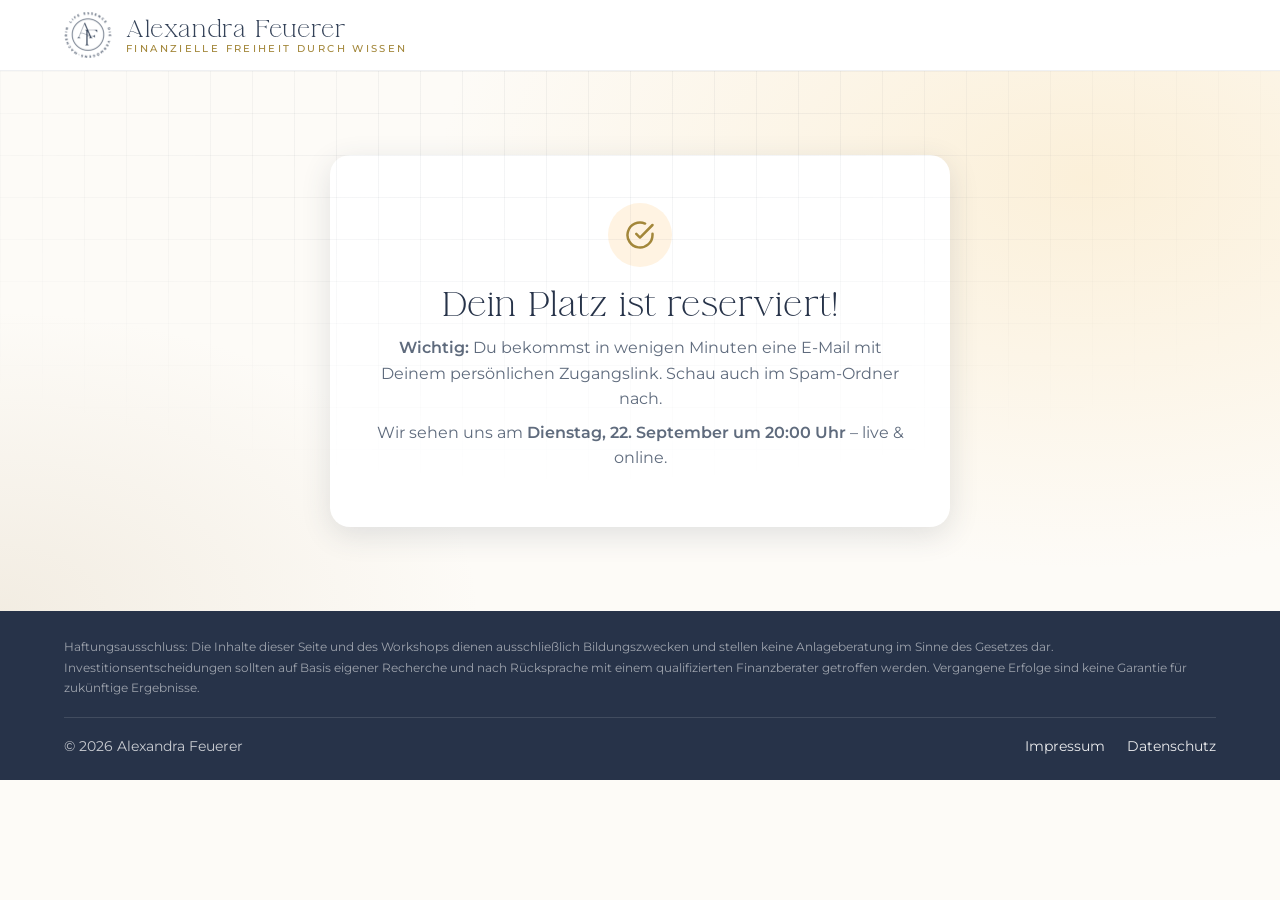
==== danke/index.html @ acadb5cf "Webinar-Landingpage: Optin- und Danke-Seite Co-Authored-By: Claude Fable 5 <noreply@anthropic.com>" ====
<!DOCTYPE html>
<html lang="de" data-variant="danke-a" data-page-type="danke">
<head>
  <meta charset="utf-8">
  <meta name="viewport" content="width=device-width, initial-scale=1">
  <title>Dein Platz ist reserviert | Alexandra Feuerer</title>
  <meta name="robots" content="noindex, nofollow">
  <link rel="icon" type="image/png" href="../assets/img/favicon.png">
  <link rel="apple-touch-icon" href="../assets/img/favicon.png">

  <link rel="preconnect" href="https://fonts.googleapis.com">
  <link rel="preconnect" href="https://fonts.gstatic.com" crossorigin>
  <link href="https://fonts.googleapis.com/css2?family=Montserrat:wght@400;500;600&display=swap" rel="stylesheet">
  <link rel="stylesheet" href="../assets/css/main.css">

  <!-- Google Tag Manager: Container-ID eintragen und Kommentar entfernen -->
  <!--
  <script>(function(w,d,s,l,i){w[l]=w[l]||[];w[l].push({'gtm.start':new Date().getTime(),event:'gtm.js'});var f=d.getElementsByTagName(s)[0],j=d.createElement(s),dl=l!='dataLayer'?'&l='+l:'';j.async=true;j.src='https://www.googletagmanager.com/gtm.js?id='+i+dl;f.parentNode.insertBefore(j,f);})(window,document,'script','dataLayer','GTM-XXXXXXX');</script>
  -->
</head>
<body>

  <header class="topbar">
    <div class="container topbar__inner">
      <a class="brand" href="https://www.alexandra-feuerer.de" data-track="brand_logo" data-track-position="topbar">
        <img class="brand__logo" src="../assets/img/logo-blau.svg" alt="Alexandra Feuerer Logo" width="108" height="104">
        <span class="brand__text">
          <span class="brand__name">Alexandra Feuerer</span>
          <span class="brand__claim">Finanzielle Freiheit durch Wissen</span>
        </span>
      </a>
    </div>
  </header>

  <section class="hero thanks">
    <div class="container">
      <div class="thanks__card">
        <span class="thanks__icon">
          <svg width="30" height="30" viewBox="0 0 24 24" fill="none" stroke="currentColor" stroke-width="2" stroke-linecap="round" stroke-linejoin="round" aria-hidden="true"><path d="M22 11.08V12a10 10 0 1 1-5.93-9.14"/><polyline points="22 4 12 14.01 9 11.01"/></svg>
        </span>
        <h1>Dein Platz ist reserviert!</h1>
        <p><strong>Wichtig:</strong> Du bekommst in wenigen Minuten eine E-Mail mit Deinem
          persönlichen Zugangslink. Schau auch im Spam-Ordner nach.</p>
        <p>Wir sehen uns am <strong>Dienstag, 22. September um 20:00 Uhr</strong> – live &amp; online.</p>
      </div>
    </div>
  </section>

  <footer class="footer">
    <div class="container">
      <p class="footer__disclaimer">
        Haftungsausschluss: Die Inhalte dieser Seite und des Workshops dienen ausschließlich
        Bildungszwecken und stellen keine Anlageberatung im Sinne des Gesetzes dar.
        Investitionsentscheidungen sollten auf Basis eigener Recherche und nach Rücksprache mit
        einem qualifizierten Finanzberater getroffen werden. Vergangene Erfolge sind keine
        Garantie für zukünftige Ergebnisse.
      </p>
    </div>
    <div class="container footer__inner">
      <span>© 2026 Alexandra Feuerer</span>
      <nav>
        <a href="https://www.alexandra-feuerer.de/impressum" data-track="footer_impressum">Impressum</a>
        <a href="https://www.alexandra-feuerer.de/datenschutz" data-track="footer_datenschutz">Datenschutz</a>
      </nav>
    </div>
  </footer>

  <script src="../assets/js/main.js"></script>
</body>
</html>
---- assets/css/main.css ----
/* ============================================================
   Alexandra Feuerer – Webinar Landing Pages
   Design Tokens & Shared Styles
   Farben abgeleitet von alexandra-feuerer.de (Navy + Gold/Champagner)
   Fonts: La Luxes Serif Pro (Headlines) + Montserrat (Text)
   ============================================================ */

@font-face {
  font-family: "La Luxes Serif Pro";
  src: url("../fonts/LaLuxesSerifPro-Light.otf") format("opentype");
  font-weight: 300;
  font-style: normal;
  font-display: swap;
}

@font-face {
  font-family: "La Luxes Serif Pro";
  src: url("../fonts/LaLuxesSerifPro-Regular.otf") format("opentype");
  font-weight: 400;
  font-style: normal;
  font-display: swap;
}

@font-face {
  font-family: "La Luxes Serif Pro";
  src: url("../fonts/LaLuxesSerifPro-Medium.otf") format("opentype");
  font-weight: 500;
  font-style: normal;
  font-display: swap;
}

:root {
  /* Brand */
  --navy: #344258;
  --navy-deep: #273349;
  --navy-soft: #5d6c7b;
  --gold: #bfa14a;
  --gold-deep: #a3873a;
  --champagne: #cdba99;
  --champagne-soft: #dbbd8e;
  --champagne-light: #f9e2b5;
  --cream: #fdfbf7;
  --cream-warm: #fff3e2;
  --white: #ffffff;

  /* Semantik */
  --text: var(--navy);
  --text-muted: #5f6b7d;
  --bg: var(--cream);
  --cta-grad: linear-gradient(135deg, #d9bd7a 0%, #bfa14a 100%);
  --cta-grad-hover: linear-gradient(135deg, #e2c98c 0%, #c9ab54 100%);
  --live-red: #e2544a;

  /* Typo – Headlines dünn/medium, nie fett */
  --font-sans: "Montserrat", system-ui, -apple-system, "Segoe UI", sans-serif;
  --font-serif: "La Luxes Serif Pro", Georgia, serif;

  /* Layout */
  --container: 1200px;
  --radius: 16px;
  --shadow-soft: 0 10px 40px rgba(52, 66, 88, 0.10);
  --shadow-card: 0 8px 30px rgba(52, 66, 88, 0.14);
}

*,
*::before,
*::after {
  box-sizing: border-box;
}

html {
  scroll-behavior: smooth;
}

body {
  margin: 0;
  font-family: var(--font-sans);
  font-weight: 400;
  color: var(--text);
  background: var(--bg);
  line-height: 1.6;
  -webkit-font-smoothing: antialiased;
  text-rendering: optimizeLegibility;
}

img {
  max-width: 100%;
  display: block;
}

a {
  color: inherit;
}

strong {
  font-weight: 600;
}

.container {
  max-width: var(--container);
  margin: 0 auto;
  padding: 0 24px;
}

/* ============================================================
   Topbar
   ============================================================ */

.topbar {
  background: var(--white);
  border-bottom: 1px solid rgba(52, 66, 88, 0.08);
}

.topbar__inner {
  display: flex;
  align-items: center;
  justify-content: space-between;
  gap: 16px;
  padding-top: 12px;
  padding-bottom: 12px;
}

.brand {
  display: flex;
  align-items: center;
  gap: 14px;
  text-decoration: none;
}

.brand__logo {
  width: 48px;
  height: 46px;
  flex-shrink: 0;
}

.brand__text {
  display: flex;
  flex-direction: column;
  line-height: 1.25;
}

.brand__name {
  font-family: var(--font-serif);
  font-size: 1.3rem;
  font-weight: 400;
  letter-spacing: 0.03em;
  color: var(--navy);
}

.brand__claim {
  font-size: 0.62rem;
  letter-spacing: 0.24em;
  text-transform: uppercase;
  color: var(--gold-deep);
  font-weight: 500;
}

.topbar__date {
  display: inline-flex;
  align-items: center;
  gap: 8px;
  font-weight: 500;
  font-size: 0.92rem;
  color: var(--navy);
  white-space: nowrap;
}

.topbar__date svg {
  color: var(--gold-deep);
  flex-shrink: 0;
}

/* ============================================================
   Hero (Above the fold)
   ============================================================ */

.hero {
  position: relative;
  overflow: hidden;
  background:
    radial-gradient(1000px 600px at 85% 20%, rgba(249, 226, 181, 0.45), transparent 65%),
    radial-gradient(800px 500px at 0% 100%, rgba(205, 186, 153, 0.22), transparent 60%),
    var(--cream);
}

/* Dezentes Karo-Muster, das nach außen ausläuft */
.hero::before {
  content: "";
  position: absolute;
  inset: 0;
  background-image:
    linear-gradient(to right, rgba(52, 66, 88, 0.055) 1px, transparent 1px),
    linear-gradient(to bottom, rgba(52, 66, 88, 0.055) 1px, transparent 1px);
  background-size: 42px 42px;
  -webkit-mask-image: radial-gradient(ellipse 90% 90% at 45% 10%, #000 20%, transparent 75%);
  mask-image: radial-gradient(ellipse 90% 90% at 45% 10%, #000 20%, transparent 75%);
  pointer-events: none;
}

/* Wandernder Gold-Glow hinter dem Visual */
.hero__glow {
  position: absolute;
  top: 10%;
  right: -5%;
  width: 540px;
  height: 420px;
  background: radial-gradient(closest-side, rgba(249, 226, 181, 0.55), transparent 70%);
  filter: blur(50px);
  animation: glow-drift 12s ease-in-out infinite alternate;
  pointer-events: none;
}

@keyframes glow-drift {
  from { transform: translate(0, 0) scale(1); }
  to   { transform: translate(-90px, 50px) scale(1.15); }
}

/* Schwebende Gold-Partikel */
.hero__sparkles span {
  position: absolute;
  border-radius: 50%;
  background: radial-gradient(circle, rgba(230, 200, 118, 0.9), rgba(191, 161, 74, 0.35));
  opacity: 0;
  animation: sparkle-drift 9s ease-in-out infinite;
  pointer-events: none;
}

.hero__sparkles span:nth-child(1) { width: 7px;  height: 7px;  left: 8%;  top: 66%; animation-delay: 0s;   animation-duration: 9s; }
.hero__sparkles span:nth-child(2) { width: 5px;  height: 5px;  left: 30%; top: 22%; animation-delay: 1.6s; animation-duration: 11s; }
.hero__sparkles span:nth-child(3) { width: 9px;  height: 9px;  left: 47%; top: 74%; animation-delay: 3.1s; animation-duration: 8s; }
.hero__sparkles span:nth-child(4) { width: 4px;  height: 4px;  left: 60%; top: 18%; animation-delay: 0.8s; animation-duration: 10s; }
.hero__sparkles span:nth-child(5) { width: 6px;  height: 6px;  left: 76%; top: 30%; animation-delay: 2.3s; animation-duration: 9.5s; }
.hero__sparkles span:nth-child(6) { width: 8px;  height: 8px;  left: 90%; top: 58%; animation-delay: 4s;   animation-duration: 12s; }

@keyframes sparkle-drift {
  0%   { transform: translateY(0); opacity: 0; }
  15%  { opacity: 0.8; }
  50%  { opacity: 0.45; }
  85%  { opacity: 0.7; }
  100% { transform: translateY(-70px); opacity: 0; }
}

/* Gestaffelte Entrance-Animation */
[data-reveal] {
  opacity: 0;
  animation: reveal-rise 0.75s cubic-bezier(0.22, 0.9, 0.3, 1) forwards;
}

[data-reveal="1"] { animation-delay: 0.05s; }
[data-reveal="2"] { animation-delay: 0.18s; }
[data-reveal="3"] { animation-delay: 0.32s; }
[data-reveal="4"] { animation-delay: 0.46s; }
[data-reveal="5"] { animation-delay: 0.58s; }
[data-reveal="6"] { animation-delay: 0.7s; }
[data-reveal="7"] { animation-delay: 0.85s; }

@keyframes reveal-rise {
  from {
    opacity: 0;
    transform: translateY(24px);
    filter: blur(5px);
  }
  to {
    opacity: 1;
    transform: translateY(0);
    filter: blur(0);
  }
}

.hero__inner {
  position: relative;
  display: grid;
  grid-template-columns: minmax(0, 1.05fr) minmax(0, 0.95fr);
  align-items: end;
  gap: 36px;
}

.hero__copy {
  padding-top: 44px;
  padding-bottom: 56px;
}

/* Live-Badge */
.badge-live {
  display: inline-flex;
  align-items: center;
  gap: 10px;
  background: var(--white);
  border: 1px solid rgba(191, 161, 74, 0.45);
  border-radius: 999px;
  padding: 9px 18px;
  font-size: 0.8rem;
  font-weight: 500;
  letter-spacing: 0.1em;
  text-transform: uppercase;
  color: var(--navy);
  box-shadow: var(--shadow-soft);
}

.badge-live__dot {
  width: 9px;
  height: 9px;
  border-radius: 50%;
  background: var(--live-red);
  animation: pulse 1.8s ease-in-out infinite;
}

@keyframes pulse {
  0%, 100% { box-shadow: 0 0 0 0 rgba(226, 84, 74, 0.45); }
  50% { box-shadow: 0 0 0 7px rgba(226, 84, 74, 0); }
}

.hero h1 {
  margin: 24px 0 16px;
  font-family: var(--font-serif);
  font-size: clamp(2.1rem, 3.6vw, 3rem);
  line-height: 1.18;
  font-weight: 400;
  letter-spacing: 0.005em;
  color: var(--navy-deep);
}

/* Gold-Schimmer, der über den Akzent läuft */
.hero h1 .accent {
  font-weight: 500;
  background: linear-gradient(100deg,
    var(--gold-deep) 25%, #e0c274 42%, #f6e5ae 50%, #e0c274 58%, var(--gold-deep) 75%);
  background-size: 220% 100%;
  -webkit-background-clip: text;
  background-clip: text;
  -webkit-text-fill-color: transparent;
  color: var(--gold-deep);
  animation: accent-shimmer 4s linear infinite;
}

@keyframes accent-shimmer {
  from { background-position: 110% 0; }
  to   { background-position: -110% 0; }
}

.hero h1 .subline {
  display: block;
  margin-top: 12px;
  font-family: var(--font-sans);
  font-size: 0.44em;
  line-height: 1.4;
  font-weight: 500;
  color: var(--navy-soft);
  letter-spacing: 0;
}

.hero__sub {
  max-width: 560px;
  margin: 0 0 24px;
  font-size: 1rem;
  font-weight: 400;
  color: var(--text-muted);
}

.hero__sub strong {
  color: var(--navy);
  font-weight: 600;
}

/* Meta-Chips */
.hero__meta {
  display: flex;
  flex-wrap: wrap;
  gap: 10px;
  margin-bottom: 28px;
}

.chip {
  display: inline-flex;
  align-items: center;
  gap: 7px;
  background: var(--white);
  border: 1px solid rgba(52, 66, 88, 0.10);
  border-radius: 999px;
  padding: 9px 14px;
  font-size: 0.86rem;
  font-weight: 500;
  color: var(--navy);
  white-space: nowrap;
  box-shadow: 0 2px 10px rgba(52, 66, 88, 0.06);
}

/* Auf Desktop bleiben alle drei Chips in einer Zeile */
@media (min-width: 961px) {
  .hero__meta {
    flex-wrap: nowrap;
  }
}

.chip svg {
  color: var(--gold-deep);
  flex-shrink: 0;
}

/* Countdown */
.countdown {
  display: flex;
  align-items: center;
  flex-wrap: wrap;
  gap: 8px;
  margin-bottom: 26px;
}

.countdown__label {
  font-size: 0.8rem;
  font-weight: 500;
  letter-spacing: 0.04em;
  text-transform: uppercase;
  color: var(--gold-deep);
  margin-right: 6px;
}

.countdown__tile {
  display: inline-flex;
  flex-direction: column;
  align-items: center;
  min-width: 58px;
  padding: 7px 10px 6px;
  background: var(--white);
  border: 1px solid rgba(191, 161, 74, 0.35);
  border-radius: 10px;
  box-shadow: 0 2px 10px rgba(52, 66, 88, 0.06);
}

.countdown__num {
  font-size: 1.15rem;
  font-weight: 600;
  line-height: 1.15;
  color: var(--navy-deep);
  font-variant-numeric: tabular-nums;
}

.countdown__unit {
  font-size: 0.6rem;
  font-weight: 500;
  letter-spacing: 0.08em;
  text-transform: uppercase;
  color: var(--text-muted);
}

/* CTA – Navy mit goldener Ziernaht, Serif-Label und Glanz-Sweep */
.cta {
  position: relative;
  display: inline-flex;
  flex-direction: column;
  align-items: center;
  gap: 4px;
  background: linear-gradient(150deg, #3e4f69 0%, #273349 55%, #1f2937 100%);
  color: var(--champagne-light);
  text-decoration: none;
  border: 0;
  cursor: pointer;
  font-family: var(--font-sans);
  border-radius: 14px;
  padding: 16px 46px 14px;
  overflow: hidden;
  box-shadow:
    0 18px 38px rgba(39, 51, 73, 0.35),
    0 4px 18px rgba(191, 161, 74, 0.28),
    inset 0 1px 0 rgba(255, 255, 255, 0.14);
  transition: transform 0.15s ease, box-shadow 0.15s ease;
}

/* Goldene "Naht" innen */
.cta::before {
  content: "";
  position: absolute;
  inset: 5px;
  border: 1.5px dashed rgba(223, 196, 130, 0.55);
  border-radius: 9px;
  pointer-events: none;
  transition: border-color 0.15s ease;
}

/* Automatischer Glanz-Sweep (läuft alle paar Sekunden) */
.cta::after {
  content: "";
  position: absolute;
  top: 0;
  bottom: 0;
  left: -70%;
  width: 45%;
  background: linear-gradient(105deg, transparent, rgba(255, 255, 255, 0.18), transparent);
  transform: skewX(-18deg);
  animation: cta-shine 4.5s ease-in-out 1.8s infinite;
  pointer-events: none;
}

@keyframes cta-shine {
  0%   { left: -70%; }
  22%  { left: 130%; }
  100% { left: 130%; }
}

.cta:hover {
  transform: translateY(-2px);
  box-shadow:
    0 24px 46px rgba(39, 51, 73, 0.42),
    0 6px 26px rgba(191, 161, 74, 0.4),
    inset 0 1px 0 rgba(255, 255, 255, 0.18);
}

.cta:hover::before {
  border-color: rgba(240, 214, 150, 0.85);
}

.cta:focus-visible {
  outline: 3px solid rgba(191, 161, 74, 0.6);
  outline-offset: 3px;
}

.cta__label {
  display: inline-flex;
  align-items: center;
  gap: 12px;
  font-family: var(--font-serif);
  font-size: 1.2rem;
  font-weight: 500;
  letter-spacing: 0.05em;
  color: #f5e3b8;
}

.cta__label svg {
  color: var(--gold);
  flex-shrink: 0;
  transition: transform 0.2s ease;
}

.cta:hover .cta__label svg {
  transform: translateX(3px);
}

.cta__note {
  font-size: 0.78rem;
  font-weight: 500;
  letter-spacing: 0.02em;
  color: rgba(245, 227, 184, 0.78);
}

/* Trust-Zeile mit ProvenExpert-Siegel */
.hero__trust {
  display: flex;
  align-items: center;
  gap: 14px;
  margin-top: 22px;
}

.hero__trust-badge {
  width: 64px;
  height: 64px;
  border-radius: 12px;
  box-shadow: var(--shadow-soft);
  flex-shrink: 0;
}

.hero__trust-text {
  margin: 0;
  font-size: 0.86rem;
  line-height: 1.45;
  color: var(--text-muted);
}

.hero__trust-text strong {
  display: block;
  font-weight: 600;
  font-size: 0.94rem;
  color: var(--navy);
}

/* Hero Visual: Freisteller mittig, Chart-Grafik dahinter,
   Karo-Muster scheint durch */
.hero__visual {
  position: relative;
  align-self: stretch;
  display: flex;
  align-items: flex-end;
  justify-content: center;
  padding-top: 0;
}

.hero__chart {
  position: absolute;
  z-index: 0;
  bottom: 8%;
  /* Ragt überdimensional bis ~24px an den rechten Viewport-Rand
     (50vw - 576px = Abstand Spaltenkante → Viewport-Kante bei Container 1200px);
     auf schmalen Desktops bleibt er an der Spaltenkante, statt abgeschnitten zu werden */
  right: min(0px, calc(600px - 50vw));
  width: 148%;
  max-width: 880px;
  height: auto;
  color: var(--gold);
  opacity: 0.45;
  pointer-events: none;
}

.hero__photo {
  /* Füllt die volle Höhe der Hero-Sektion (Höhe kommt von der Copy-Spalte),
     kleine Luft nach oben; Breite folgt aus dem Seitenverhältnis */
  position: absolute;
  z-index: 1;
  bottom: 0;
  left: 0;
  right: 0;
  margin: 0 auto;
  height: 96%;
  width: auto;
  max-width: none;
  filter: drop-shadow(0 24px 45px rgba(52, 66, 88, 0.22));
}

/* Floating Badge-Karte: poppt auf und schwebt danach dauerhaft */
.float-card {
  position: absolute;
  z-index: 2;
  left: -22px;
  bottom: 44px;
  background: var(--white);
  border-radius: var(--radius);
  padding: 14px 20px;
  box-shadow: var(--shadow-card);
  display: flex;
  align-items: center;
  gap: 12px;
  opacity: 0;
  animation:
    card-pop 0.55s cubic-bezier(0.34, 1.56, 0.64, 1) 1s forwards,
    card-float 4.5s ease-in-out 1.55s infinite;
}

@keyframes card-pop {
  from { opacity: 0; transform: translateY(18px) scale(0.85); }
  to   { opacity: 1; transform: translateY(0) scale(1); }
}

@keyframes card-float {
  0%, 100% { transform: translateY(0); }
  50%      { transform: translateY(-8px); }
}

/* Zweites Widget: Testimonial-Avatare + "Über 100 Investoren" –
   rechts positioniert, Timing versetzt, damit beide Karten
   nicht synchron schweben */
.float-card--investors {
  left: auto;
  right: -18px;
  bottom: 200px;
  animation:
    card-pop 0.55s cubic-bezier(0.34, 1.56, 0.64, 1) 1.35s forwards,
    card-float 5.2s ease-in-out 1.9s infinite;
}

.float-card__avatars {
  display: flex;
  flex-shrink: 0;
}

.float-card__avatars img {
  width: 40px;
  height: 40px;
  border-radius: 50%;
  border: 2px solid var(--white);
  object-fit: cover;
}

.float-card__avatars img + img {
  margin-left: -13px;
}

.float-card__icon {
  width: 42px;
  height: 42px;
  border-radius: 12px;
  background: var(--cream-warm);
  display: flex;
  align-items: center;
  justify-content: center;
  color: var(--gold-deep);
  flex-shrink: 0;
}

.float-card__title {
  font-weight: 600;
  font-size: 0.94rem;
  color: var(--navy-deep);
  line-height: 1.25;
}

.float-card__sub {
  font-size: 0.8rem;
  color: var(--text-muted);
}

/* ============================================================
   Sektions-Bausteine (Kicker, Titel, Subline)
   ============================================================ */

.section-kicker {
  display: inline-block;
  font-size: 0.78rem;
  font-weight: 600;
  letter-spacing: 0.22em;
  text-transform: uppercase;
  color: var(--gold-deep);
  margin-bottom: 14px;
}

.section-title {
  margin: 0 0 14px;
  font-family: var(--font-serif);
  font-size: clamp(1.7rem, 3vw, 2.4rem);
  line-height: 1.2;
  font-weight: 400;
  color: var(--navy-deep);
}

.section-title .accent {
  color: var(--gold-deep);
  font-weight: 500;
}

.section-sub {
  max-width: 620px;
  margin: 0 auto;
  font-size: 1rem;
  color: var(--text-muted);
}

/* ============================================================
   Vorteile / "Das erwartet Dich im Workshop"
   ============================================================ */

.benefits {
  position: relative;
  background:
    radial-gradient(900px 500px at 100% 0%, rgba(249, 226, 181, 0.28), transparent 60%),
    radial-gradient(700px 450px at 0% 100%, rgba(205, 186, 153, 0.16), transparent 60%),
    var(--white);
  padding: 76px 0 84px;
}

.benefits__head {
  text-align: center;
  max-width: 720px;
  margin: 0 auto 48px;
}

.benefits__grid {
  display: grid;
  grid-template-columns: repeat(3, minmax(0, 1fr));
  gap: 22px;
}

.benefit {
  position: relative;
  background: var(--cream);
  border: 1px solid rgba(191, 161, 74, 0.22);
  border-radius: var(--radius);
  padding: 28px 26px 26px;
  transition: transform 0.25s ease, box-shadow 0.25s ease, border-color 0.25s ease;
}

/* Feine Gold-Linie oben, die beim Hover "aufleuchtet" */
.benefit::before {
  content: "";
  position: absolute;
  top: 0;
  left: 24px;
  right: 24px;
  height: 2px;
  border-radius: 0 0 4px 4px;
  background: linear-gradient(90deg, transparent, rgba(191, 161, 74, 0.55), transparent);
  opacity: 0;
  transition: opacity 0.25s ease;
}

.benefit:hover {
  transform: translateY(-5px);
  border-color: rgba(191, 161, 74, 0.5);
  box-shadow: var(--shadow-card);
}

.benefit:hover::before {
  opacity: 1;
}

.benefit__icon {
  display: flex;
  align-items: center;
  justify-content: center;
  width: 54px;
  height: 54px;
  margin-bottom: 18px;
  border-radius: 14px;
  background: linear-gradient(145deg, var(--cream-warm), #fbe9c9);
  border: 1px solid rgba(191, 161, 74, 0.3);
  color: var(--gold-deep);
  box-shadow: 0 4px 14px rgba(191, 161, 74, 0.16);
}

.benefit__title {
  margin: 0 0 8px;
  font-family: var(--font-sans);
  font-size: 1.02rem;
  font-weight: 600;
  line-height: 1.35;
  color: var(--navy-deep);
}

.benefit__text {
  margin: 0;
  font-size: 0.92rem;
  line-height: 1.65;
  color: var(--text-muted);
}

.benefits__cta {
  display: flex;
  justify-content: center;
  margin-top: 44px;
}

/* ---------- Scroll-Reveal (per IntersectionObserver in main.js) ---------- */

html[data-js] [data-scroll-reveal] {
  opacity: 0;
  transform: translateY(26px);
  transition: opacity 0.65s cubic-bezier(0.22, 0.9, 0.3, 1),
              transform 0.65s cubic-bezier(0.22, 0.9, 0.3, 1);
}

html[data-js] [data-scroll-reveal].is-revealed {
  opacity: 1;
  transform: translateY(0);
}

/* Gestaffeltes Einblenden der Karten */
.benefits__grid .benefit:nth-child(2) { transition-delay: 0.08s; }
.benefits__grid .benefit:nth-child(3) { transition-delay: 0.16s; }
.benefits__grid .benefit:nth-child(4) { transition-delay: 0.08s; }
.benefits__grid .benefit:nth-child(5) { transition-delay: 0.16s; }
.benefits__grid .benefit:nth-child(6) { transition-delay: 0.24s; }

/* ============================================================
   Zitat-Band – Einwand "zu alt" (bewusst kompakt, kein voller
   Sektions-Aufbau: nur Zitat + Autorenzeile + Watermark)
   ============================================================ */

.quoteband {
  position: relative;
  overflow: hidden;
  text-align: center;
  background:
    radial-gradient(700px 320px at 50% 0%, rgba(249, 226, 181, 0.30), transparent 70%),
    var(--cream-warm);
  padding: 56px 0 60px;
}

/* Riesiges Serif-Watermark hinter dem Zitat (vgl. Inspo "BÖRSE") */
.quoteband__watermark {
  position: absolute;
  top: 50%;
  left: 50%;
  transform: translate(-50%, -50%);
  font-family: var(--font-serif);
  font-weight: 500;
  font-size: clamp(4.5rem, 15vw, 10.5rem);
  letter-spacing: 0.05em;
  line-height: 1;
  color: rgba(191, 161, 74, 0.09);
  white-space: nowrap;
  pointer-events: none;
  user-select: none;
}

.quoteband__inner {
  position: relative;
  max-width: 760px;
  display: flex;
  flex-direction: column;
  align-items: center;
  gap: 20px;
}

.quoteband__mark {
  color: var(--gold);
  opacity: 0.85;
}

.quoteband__quote {
  margin: 0;
  font-family: var(--font-serif);
  font-weight: 300;
  font-size: clamp(1.2rem, 2.6vw, 1.65rem);
  line-height: 1.55;
  letter-spacing: 0.01em;
  color: var(--navy);
}

/* Der Einwand selbst in Gold, kursiv – Rest der Antwort in Navy */
.quoteband__quote em {
  font-style: italic;
  color: var(--gold-deep);
}

.quoteband__author {
  display: flex;
  align-items: center;
  gap: 12px;
}

.quoteband__avatar {
  width: 52px;
  height: 52px;
  border-radius: 50%;
  object-fit: cover;
  border: 2px solid rgba(191, 161, 74, 0.55);
  box-shadow: 0 4px 14px rgba(52, 66, 88, 0.18);
}

.quoteband__person {
  display: flex;
  flex-direction: column;
  gap: 2px;
  text-align: left;
}

.quoteband__name {
  font-size: 0.95rem;
  font-weight: 600;
  color: var(--navy-deep);
}

.quoteband__role {
  font-size: 0.66rem;
  font-weight: 500;
  letter-spacing: 0.14em;
  text-transform: uppercase;
  color: var(--text-muted);
}

@media (max-width: 720px) {
  .quoteband {
    padding: 46px 0 50px;
  }

  .quoteband__inner {
    gap: 16px;
  }
}

/* ============================================================
   Über Alexandra – dunkle Story-Sektion
   ============================================================ */

.about {
  position: relative;
  overflow: hidden;
  background:
    radial-gradient(900px 560px at 88% 12%, rgba(191, 161, 74, 0.16), transparent 60%),
    radial-gradient(760px 480px at 0% 95%, rgba(191, 161, 74, 0.10), transparent 60%),
    linear-gradient(160deg, var(--navy) 0%, var(--navy-deep) 55%, #1e2839 100%);
  color: var(--cream);
  padding: 84px 0 92px;
}

/* Feines Karo wie im Hero, hier hell auf Navy */
.about::before {
  content: "";
  position: absolute;
  inset: 0;
  background-image:
    linear-gradient(to right, rgba(249, 226, 181, 0.05) 1px, transparent 1px),
    linear-gradient(to bottom, rgba(249, 226, 181, 0.05) 1px, transparent 1px);
  background-size: 42px 42px;
  -webkit-mask-image: radial-gradient(ellipse 85% 85% at 25% 30%, #000 15%, transparent 75%);
  mask-image: radial-gradient(ellipse 85% 85% at 25% 30%, #000 15%, transparent 75%);
  pointer-events: none;
}

.about__glow {
  position: absolute;
  top: 18%;
  left: -8%;
  width: 520px;
  height: 420px;
  background: radial-gradient(closest-side, rgba(249, 226, 181, 0.16), transparent 70%);
  filter: blur(55px);
  animation: glow-drift 14s ease-in-out infinite alternate;
  pointer-events: none;
}

.about__inner {
  position: relative;
  display: grid;
  grid-template-columns: minmax(0, 0.82fr) minmax(0, 1.18fr);
  align-items: center;
  gap: 64px;
}

/* Bild mit goldener Rahmen-Silhouette dahinter */
.about__visual {
  position: sticky;
  top: 40px;
  align-self: start;
}

.about__frame {
  position: relative;
  border-radius: var(--radius);
}

/* Versetzter Gold-Rahmen hinter dem Foto */
.about__frame::before {
  content: "";
  position: absolute;
  inset: 18px -18px -18px 18px;
  border: 1.5px solid rgba(191, 161, 74, 0.55);
  border-radius: var(--radius);
  pointer-events: none;
}

/* Gold-Ecke oben links als Akzent */
.about__frame::after {
  content: "";
  position: absolute;
  top: -12px;
  left: -12px;
  width: 74px;
  height: 74px;
  border-top: 3px solid var(--gold);
  border-left: 3px solid var(--gold);
  border-top-left-radius: var(--radius);
  pointer-events: none;
}

.about__photo {
  position: relative;
  width: 100%;
  aspect-ratio: 4 / 5;
  object-fit: cover;
  object-position: 50% 22%;
  border-radius: var(--radius);
  box-shadow: 0 30px 60px rgba(15, 22, 34, 0.45);
}

/* Signatur-Karte unterhalb des Fotos */
.about__signature {
  position: absolute;
  z-index: 2;
  right: -14px;
  bottom: 26px;
  display: flex;
  flex-direction: column;
  gap: 1px;
  background: rgba(39, 51, 73, 0.82);
  backdrop-filter: blur(6px);
  border: 1px solid rgba(191, 161, 74, 0.45);
  border-radius: 12px;
  padding: 12px 20px;
  box-shadow: 0 14px 34px rgba(15, 22, 34, 0.4);
}

.about__signature-quote {
  font-family: var(--font-serif);
  font-size: 1.25rem;
  font-weight: 500;
  color: var(--champagne-light);
  line-height: 1.2;
}

.about__signature-name {
  font-size: 0.72rem;
  font-weight: 500;
  letter-spacing: 0.18em;
  text-transform: uppercase;
  color: rgba(249, 226, 181, 0.75);
}

/* Copy-Spalte */
.section-kicker--gold {
  color: var(--champagne-soft);
}

.section-title--light {
  color: var(--cream);
}

.section-title--light .accent {
  color: var(--champagne-soft);
}

.about__lead {
  margin: 4px 0 18px;
  font-size: 1.12rem;
  line-height: 1.6;
  font-weight: 400;
  color: rgba(253, 251, 247, 0.92);
}

.about__lead strong {
  color: var(--champagne-light);
  font-weight: 600;
}

.about__text {
  margin: 0 0 18px;
  font-size: 0.97rem;
  line-height: 1.75;
  color: rgba(253, 251, 247, 0.78);
}

.about__text strong {
  color: var(--champagne-light);
  font-weight: 600;
}

/* Persönliches Zitat – Serif, goldene Linie */
.about__quote {
  position: relative;
  margin: 26px 0;
  padding: 6px 0 6px 26px;
  border-left: 2px solid var(--gold);
}

.about__quote p {
  margin: 0;
  font-family: var(--font-serif);
  font-size: 1.22rem;
  line-height: 1.55;
  font-weight: 300;
  letter-spacing: 0.01em;
  color: var(--champagne-light);
}

/* Fakten-Liste mit Gold-Häkchen */
.about__facts {
  list-style: none;
  margin: 26px 0 0;
  padding: 0;
  display: grid;
  grid-template-columns: repeat(2, minmax(0, 1fr));
  gap: 12px 24px;
}

.about__facts li {
  display: flex;
  align-items: flex-start;
  gap: 10px;
  font-size: 0.9rem;
  line-height: 1.5;
  font-weight: 500;
  color: rgba(253, 251, 247, 0.88);
}

.about__fact-icon {
  display: flex;
  align-items: center;
  justify-content: center;
  width: 24px;
  height: 24px;
  margin-top: 1px;
  border-radius: 50%;
  background: rgba(191, 161, 74, 0.16);
  border: 1px solid rgba(191, 161, 74, 0.45);
  color: var(--champagne-light);
  flex-shrink: 0;
}

.about__cta {
  margin-top: 34px;
}

/* ============================================================
   Video-Testimonials ("Stimmen")
   ============================================================ */

.stories {
  position: relative;
  background:
    radial-gradient(900px 500px at 0% 0%, rgba(249, 226, 181, 0.30), transparent 60%),
    radial-gradient(750px 480px at 100% 100%, rgba(205, 186, 153, 0.18), transparent 60%),
    var(--white);
  padding: 80px 0 88px;
}

.stories__head {
  text-align: center;
  max-width: 720px;
  margin: 0 auto 48px;
}

.stories__grid {
  display: grid;
  grid-template-columns: repeat(2, minmax(0, 1fr));
  gap: 26px;
  max-width: 1020px;
  margin: 0 auto;
}

/* Gestaffeltes Einblenden der Video-Karten */
.stories__grid .story:nth-child(2) { transition-delay: 0.08s; }
.stories__grid .story:nth-child(3) { transition-delay: 0.08s; }
.stories__grid .story:nth-child(4) { transition-delay: 0.16s; }

.story {
  position: relative;
  display: flex;
  flex-direction: column;
  background: var(--cream);
  border: 1px solid rgba(191, 161, 74, 0.24);
  border-radius: var(--radius);
  overflow: hidden;
  transition: transform 0.25s ease, box-shadow 0.25s ease, border-color 0.25s ease;
}

.story:hover {
  transform: translateY(-5px);
  border-color: rgba(191, 161, 74, 0.5);
  box-shadow: var(--shadow-card);
}

/* Video-Fläche: Button mit Thumbnail, Klick lädt den Vimeo-Player (main.js) */
.story__media {
  position: relative;
  display: block;
  width: 100%;
  aspect-ratio: 16 / 9;
  margin: 0;
  padding: 0;
  border: 0;
  background: var(--navy-deep);
  cursor: pointer;
  overflow: hidden;
}

.story__thumb {
  width: 100%;
  height: 100%;
  object-fit: cover;
  transition: transform 0.45s ease;
}

.story__media:hover .story__thumb,
.story__media:focus-visible .story__thumb {
  transform: scale(1.05);
}

/* Leichte Navy-Abdunklung, damit der Play-Button sitzt */
.story__media::after {
  content: "";
  position: absolute;
  inset: 0;
  background: linear-gradient(180deg, rgba(39, 51, 73, 0.05) 55%, rgba(39, 51, 73, 0.45) 100%);
  pointer-events: none;
}

.story__play {
  position: absolute;
  z-index: 1;
  top: 50%;
  left: 50%;
  transform: translate(-50%, -50%);
  display: flex;
  align-items: center;
  justify-content: center;
  width: 68px;
  height: 68px;
  border-radius: 50%;
  background: var(--cta-grad);
  border: 1.5px solid rgba(253, 251, 247, 0.55);
  color: var(--navy-deep);
  box-shadow: 0 12px 32px rgba(39, 51, 73, 0.4), 0 0 0 0 rgba(191, 161, 74, 0.45);
  transition: transform 0.25s ease, box-shadow 0.25s ease;
  animation: play-pulse 2.6s ease-out infinite;
}

.story__play svg {
  margin-left: 4px;
}

.story__media:hover .story__play,
.story__media:focus-visible .story__play {
  transform: translate(-50%, -50%) scale(1.1);
  box-shadow: 0 14px 36px rgba(39, 51, 73, 0.45), 0 0 0 12px rgba(191, 161, 74, 0.15);
}

@keyframes play-pulse {
  0%   { box-shadow: 0 12px 32px rgba(39, 51, 73, 0.4), 0 0 0 0 rgba(191, 161, 74, 0.45); }
  70%  { box-shadow: 0 12px 32px rgba(39, 51, 73, 0.4), 0 0 0 18px rgba(191, 161, 74, 0); }
  100% { box-shadow: 0 12px 32px rgba(39, 51, 73, 0.4), 0 0 0 0 rgba(191, 161, 74, 0); }
}

/* Unten links, damit das im Thumbnail eingebaute Siegel (rechts) frei bleibt */
.story__duration {
  position: absolute;
  z-index: 1;
  left: 12px;
  bottom: 12px;
  padding: 3px 10px;
  border-radius: 999px;
  background: rgba(39, 51, 73, 0.72);
  backdrop-filter: blur(4px);
  border: 1px solid rgba(249, 226, 181, 0.35);
  font-size: 0.75rem;
  font-weight: 500;
  letter-spacing: 0.04em;
  color: var(--champagne-light);
}

/* Eingesetzter Player (ersetzt den Button nach Klick) */
.story__media--playing {
  cursor: default;
}

.story__media--playing::after {
  content: none;
}

.story__iframe {
  position: absolute;
  inset: 0;
  width: 100%;
  height: 100%;
  border: 0;
}

.story__body {
  display: flex;
  flex-direction: column;
  flex: 1;
  gap: 16px;
  padding: 22px 24px 24px;
}

.story__quote {
  margin: 0;
  flex: 1;
  font-family: var(--font-serif);
  font-size: 1.08rem;
  line-height: 1.55;
  font-weight: 300;
  letter-spacing: 0.01em;
  color: var(--navy-deep);
}

.story__person {
  display: flex;
  flex-direction: column;
  gap: 2px;
  padding-top: 14px;
  border-top: 1px solid rgba(191, 161, 74, 0.28);
}

.story__name {
  font-size: 0.95rem;
  font-weight: 600;
  color: var(--navy-deep);
}

.story__role {
  font-size: 0.72rem;
  font-weight: 500;
  letter-spacing: 0.16em;
  text-transform: uppercase;
  color: var(--gold-deep);
}

.stories__cta {
  display: flex;
  justify-content: center;
  margin-top: 44px;
}

/* ============================================================
   Kurz-Bewertungen (Trust-Band, #bewertungen)
   Kompakte 5-Sterne-Karten – dunkle Navy-Fläche als Kontrast
   zwischen Video-Stimmen (weiß) und FAQ (creme).
   ============================================================ */

.reviews {
  position: relative;
  overflow: hidden;
  background:
    radial-gradient(820px 460px at 88% 0%, rgba(191, 161, 74, 0.16), transparent 60%),
    radial-gradient(700px 420px at 0% 100%, rgba(205, 186, 153, 0.10), transparent 60%),
    linear-gradient(160deg, var(--navy) 0%, var(--navy-deep) 60%, #1e2839 100%);
  padding: 64px 0 72px;
  color: var(--cream);
}

/* Karo-Muster wie im Hero – helle Champagner-Linien auf Navy,
   läuft per Maske weich nach unten aus */
.reviews::before {
  content: "";
  position: absolute;
  inset: 0;
  background-image:
    linear-gradient(to right, rgba(249, 226, 181, 0.07) 1px, transparent 1px),
    linear-gradient(to bottom, rgba(249, 226, 181, 0.07) 1px, transparent 1px);
  background-size: 42px 42px;
  -webkit-mask-image: radial-gradient(ellipse 90% 90% at 50% 0%, #000 20%, transparent 78%);
  mask-image: radial-gradient(ellipse 90% 90% at 50% 0%, #000 20%, transparent 78%);
  pointer-events: none;
}

/* Inhalt über dem Muster halten */
.reviews > .container {
  position: relative;
}

.reviews__head {
  text-align: center;
  max-width: 640px;
  margin: 0 auto 34px;
}

/* Bewusst kleiner als .section-title – die Sektion soll kompakt bleiben */
.reviews__title {
  margin: 0;
  font-family: var(--font-serif);
  font-weight: 400;
  font-size: clamp(1.45rem, 3vw, 1.9rem);
  line-height: 1.25;
  color: var(--cream);
}

.reviews__accent {
  color: var(--champagne-soft);
}

/* Flex statt Grid: 5 Karten brechen zentriert in 3 + 2 um */
.reviews__grid {
  display: flex;
  flex-wrap: wrap;
  justify-content: center;
  gap: 18px;
  max-width: 1020px;
  margin: 0 auto;
}

.reviews__grid .review:nth-child(2) { transition-delay: 0.06s; }
.reviews__grid .review:nth-child(3) { transition-delay: 0.12s; }
.reviews__grid .review:nth-child(4) { transition-delay: 0.06s; }
.reviews__grid .review:nth-child(5) { transition-delay: 0.12s; }

.review {
  position: relative;
  flex: 0 1 312px;
  display: flex;
  flex-direction: column;
  gap: 12px;
  padding: 20px 22px 22px;
  /* Opaker Verlauf – Pflicht für den Mobile-Stapel (nichts scheint durch) */
  background: linear-gradient(165deg, #303d55, #27334a);
  border: 1px solid rgba(191, 161, 74, 0.32);
  border-radius: var(--radius);
  box-shadow: 0 10px 26px rgba(15, 22, 36, 0.32);
  transition: transform 0.25s ease, border-color 0.25s ease;
}

/* Dekoratives Zitat-Zeichen oben rechts (Gegengewicht zum Avatar links) */
.review::after {
  content: "”";
  position: absolute;
  top: 14px;
  right: 20px;
  font-family: var(--font-serif);
  font-size: 3.1rem;
  line-height: 0.6;
  font-weight: 400;
  color: var(--gold);
  opacity: 0.55;
  pointer-events: none;
}

.review:hover {
  transform: translateY(-4px);
  border-color: rgba(191, 161, 74, 0.55);
}

.review__top {
  display: flex;
  align-items: center;
  gap: 12px;
}

/* Deckt Initialen-Platzhalter (span) und späteres rundes Bild (img) ab */
.review__avatar {
  flex: 0 0 auto;
  display: flex;
  align-items: center;
  justify-content: center;
  width: 46px;
  height: 46px;
  border-radius: 50%;
  background: linear-gradient(150deg, var(--champagne-light), var(--champagne-soft));
  border: 1.5px solid rgba(249, 226, 181, 0.65);
  object-fit: cover;
  font-family: var(--font-serif);
  font-size: 1.3rem;
  font-weight: 500;
  color: var(--navy-deep);
}

.review__person {
  display: flex;
  flex-direction: column;
  gap: 2px;
  min-width: 0;
}

.review__name {
  font-size: 0.95rem;
  font-weight: 600;
  color: var(--cream);
}

.review__role {
  font-size: 0.66rem;
  font-weight: 500;
  letter-spacing: 0.14em;
  text-transform: uppercase;
  color: var(--champagne-soft);
}

.review__stars {
  display: inline-flex;
  gap: 3px;
  color: #e3c56f;
}

.review__quote {
  margin: 0;
  font-family: var(--font-serif);
  font-size: 1.02rem;
  line-height: 1.5;
  font-weight: 300;
  letter-spacing: 0.01em;
  color: rgba(253, 251, 247, 0.94);
}

@media (max-width: 720px) {
  .reviews {
    padding: 54px 0 60px;
  }

  .reviews__grid {
    gap: 14px;
  }

  .review {
    flex-basis: 100%;
  }
}

/* --- Desktop: Slider statt 3+2-Raster ---
   Eine Kartenzeile mit Scroll-Snap hält die Sektion flach; Pfeile + Punkte
   unter dem Track. Auf Mobile (< 601px) bleiben Spalte/Sticky-Stapel aktiv,
   die Controls sind dort ausgeblendet. JS: setupReviewsSlider in main.js. */
@media (min-width: 601px) {
  .reviews__slider {
    max-width: 1020px;
    margin: 0 auto;
  }

  .reviews__grid {
    flex-wrap: nowrap;
    justify-content: flex-start;
    max-width: none;
    overflow-x: auto;
    scroll-snap-type: x mandatory;
    scrollbar-width: none;
    /* Raum für Hover-Lift (oben) und Karten-Schatten (unten) */
    padding: 8px 2px 16px;
  }

  .reviews__grid::-webkit-scrollbar {
    display: none;
  }

  .reviews__slider .review {
    /* 2 Karten pro Ansicht (1 × gap), ab 900px 3 pro Ansicht */
    flex: 0 0 calc((100% - 18px) / 2);
    scroll-snap-align: start;
  }

  .reviews__controls {
    display: none;
    align-items: center;
    justify-content: center;
    gap: 18px;
    margin-top: 4px;
  }

  /* Nur zeigen, wenn der Track wirklich überläuft (setzt JS) */
  .reviews__slider.has-overflow .reviews__controls {
    display: flex;
  }

  .reviews__arrow {
    display: flex;
    align-items: center;
    justify-content: center;
    width: 40px;
    height: 40px;
    padding: 0;
    border-radius: 50%;
    border: 1px solid rgba(191, 161, 74, 0.45);
    background: rgba(249, 226, 181, 0.06);
    color: var(--champagne-soft);
    cursor: pointer;
    transition: border-color 0.2s ease, background 0.2s ease, color 0.2s ease, opacity 0.2s ease;
  }

  .reviews__arrow:hover:not(:disabled) {
    border-color: rgba(191, 161, 74, 0.8);
    background: rgba(249, 226, 181, 0.12);
    color: var(--cream);
  }

  .reviews__arrow:disabled {
    opacity: 0.35;
    cursor: default;
  }

  .reviews__dots {
    display: flex;
    align-items: center;
    gap: 8px;
  }

  .reviews__dot {
    width: 8px;
    height: 8px;
    padding: 0;
    border: 0;
    border-radius: 999px;
    background: rgba(249, 226, 181, 0.28);
    cursor: pointer;
    transition: background 0.25s ease, width 0.25s ease;
  }

  .reviews__dot.is-active {
    width: 22px;
    background: var(--gold, #bfa14a);
  }
}

@media (min-width: 900px) {
  .reviews__slider .review {
    /* 3 Karten pro Ansicht (2 × gap = 36px) */
    flex-basis: calc((100% - 36px) / 3);
  }
}

/* ============================================================
   FAQ / Einwände ("Noch nicht ganz überzeugt?")
   ============================================================ */

.faq {
  position: relative;
  background:
    radial-gradient(800px 500px at 0% 0%, rgba(249, 226, 181, 0.3), transparent 60%),
    radial-gradient(700px 450px at 100% 100%, rgba(205, 186, 153, 0.18), transparent 60%),
    var(--cream);
  padding: 76px 0 84px;
}

.faq__inner {
  display: grid;
  grid-template-columns: minmax(0, 0.82fr) minmax(0, 1.18fr);
  gap: 56px;
  align-items: start;
}

/* Linke Spalte bleibt beim Scrollen durch die Antworten stehen */
.faq__head {
  position: sticky;
  top: 48px;
}

.faq__sub {
  margin: 0 0 28px;
  font-size: 1rem;
  color: var(--text-muted);
  max-width: 400px;
}

.faq__list {
  display: flex;
  flex-direction: column;
  gap: 14px;
}

.faq__item {
  background: var(--white);
  border: 1px solid rgba(191, 161, 74, 0.22);
  border-radius: var(--radius);
  overflow: hidden;
  transition: border-color 0.25s ease, box-shadow 0.25s ease;
}

.faq__item:hover {
  border-color: rgba(191, 161, 74, 0.45);
}

.faq__item[open] {
  border-color: rgba(191, 161, 74, 0.55);
  box-shadow: var(--shadow-card);
}

.faq__q {
  display: flex;
  align-items: center;
  gap: 16px;
  padding: 20px 22px;
  cursor: pointer;
  list-style: none;
  user-select: none;
}

.faq__q::-webkit-details-marker {
  display: none;
}

.faq__q:focus-visible {
  outline: 3px solid rgba(191, 161, 74, 0.6);
  outline-offset: -3px;
  border-radius: var(--radius);
}

/* Goldene Serif-Nummer wie auf der Hauptseite */
.faq__num {
  font-family: var(--font-serif);
  font-size: 1.15rem;
  font-weight: 400;
  line-height: 1;
  color: var(--gold-deep);
  opacity: 0.85;
  flex-shrink: 0;
  min-width: 26px;
}

.faq__q-text {
  flex: 1;
  font-size: 1rem;
  font-weight: 600;
  line-height: 1.4;
  color: var(--navy-deep);
}

.faq__icon {
  display: flex;
  align-items: center;
  justify-content: center;
  width: 34px;
  height: 34px;
  border-radius: 50%;
  background: var(--cream-warm);
  border: 1px solid rgba(191, 161, 74, 0.3);
  color: var(--gold-deep);
  flex-shrink: 0;
  transition: transform 0.3s ease, background 0.25s ease;
}

/* Plus dreht sich zum "Schließen-Kreuz" */
.faq__item[open] .faq__icon {
  transform: rotate(45deg);
  background: #fbe9c9;
}

.faq__a {
  padding: 0 22px 22px 64px;
}

.faq__a p {
  margin: 0;
  font-size: 0.94rem;
  line-height: 1.7;
  color: var(--text-muted);
}

/* Antwort blendet weich ein */
.faq__item[open] .faq__a {
  animation: faq-open 0.35s cubic-bezier(0.22, 0.9, 0.3, 1);
}

@keyframes faq-open {
  from {
    opacity: 0;
    transform: translateY(-6px);
  }
  to {
    opacity: 1;
    transform: translateY(0);
  }
}

/* ============================================================
   Finale CTA (#anmelden) – großes dunkles Abschluss-Band:
   Zitat + Freisteller (sitzend) + Verknappung + Countdown + CTA
   ============================================================ */

.finalcta {
  position: relative;
  overflow: hidden;
  background:
    radial-gradient(920px 580px at 78% 88%, rgba(191, 161, 74, 0.20), transparent 62%),
    radial-gradient(700px 460px at 6% 10%, rgba(191, 161, 74, 0.10), transparent 60%),
    linear-gradient(155deg, #1e2839 0%, var(--navy-deep) 45%, var(--navy) 100%);
  color: var(--cream);
  padding: 92px 0 0;
}

/* Feines Karo wie in Hero/Über-Alexandra, hell auf Navy */
.finalcta::before {
  content: "";
  position: absolute;
  inset: 0;
  background-image:
    linear-gradient(to right, rgba(249, 226, 181, 0.05) 1px, transparent 1px),
    linear-gradient(to bottom, rgba(249, 226, 181, 0.05) 1px, transparent 1px);
  background-size: 42px 42px;
  -webkit-mask-image: radial-gradient(ellipse 80% 85% at 30% 40%, #000 15%, transparent 75%);
  mask-image: radial-gradient(ellipse 80% 85% at 30% 40%, #000 15%, transparent 75%);
  pointer-events: none;
}

.finalcta__glow {
  position: absolute;
  right: -6%;
  bottom: -10%;
  width: 560px;
  height: 460px;
  background: radial-gradient(closest-side, rgba(249, 226, 181, 0.18), transparent 70%);
  filter: blur(55px);
  animation: glow-drift 14s ease-in-out infinite alternate;
  pointer-events: none;
}

.finalcta__inner {
  position: relative;
  display: grid;
  grid-template-columns: minmax(0, 1.15fr) minmax(0, 0.85fr);
  align-items: end;
  gap: 24px;
}

/* Copy-Spalte – unten Luft, weil das Bild bündig abschließt */
.finalcta__copy {
  padding: 0 0 92px;
}

/* Das eine große Statement – Serif wie im Beispiel */
.finalcta__quote {
  margin: 18px 0 22px;
  font-family: var(--font-serif);
  font-size: clamp(1.7rem, 3.2vw, 2.5rem);
  font-weight: 300;
  line-height: 1.35;
  letter-spacing: 0.01em;
  color: var(--cream);
  text-wrap: balance;
}

.finalcta__quote-accent {
  color: var(--champagne-light);
  font-weight: 500;
}

.finalcta__person {
  display: flex;
  flex-direction: column;
  gap: 2px;
  margin-bottom: 30px;
  padding-left: 18px;
  border-left: 2px solid var(--gold);
}

.finalcta__person-name {
  font-family: var(--font-serif);
  font-size: 1.15rem;
  font-weight: 500;
  color: var(--champagne-light);
}

.finalcta__person-role {
  font-size: 0.74rem;
  font-weight: 500;
  letter-spacing: 0.14em;
  text-transform: uppercase;
  color: rgba(249, 226, 181, 0.7);
}

/* Verknappung + Countdown */
.finalcta__urgency {
  display: flex;
  flex-direction: column;
  align-items: flex-start;
  gap: 14px;
  margin-bottom: 28px;
}

.finalcta__limit {
  display: inline-flex;
  align-items: center;
  gap: 9px;
  padding: 9px 16px;
  border: 1px solid rgba(191, 161, 74, 0.5);
  border-radius: 999px;
  background: rgba(191, 161, 74, 0.12);
  font-size: 0.85rem;
  font-weight: 500;
  color: rgba(253, 251, 247, 0.9);
}

.finalcta__limit svg {
  color: var(--champagne-soft);
  flex-shrink: 0;
}

.finalcta__limit strong {
  color: var(--champagne-light);
  font-weight: 600;
}

/* Countdown-Kacheln, dunkle Variante */
.countdown--dark {
  margin-bottom: 0;
}

.countdown--dark .countdown__label {
  color: var(--champagne-soft);
}

.countdown--dark .countdown__tile {
  background: rgba(253, 251, 247, 0.07);
  border-color: rgba(191, 161, 74, 0.4);
  box-shadow: 0 2px 12px rgba(15, 22, 34, 0.3);
}

.countdown--dark .countdown__num {
  color: var(--champagne-light);
}

.countdown--dark .countdown__unit {
  color: rgba(253, 251, 247, 0.6);
}

/* Bild-Spalte: Freisteller schließt bündig mit der Sektionskante ab */
.finalcta__visual {
  position: relative;
  align-self: end;
  display: flex;
  justify-content: center;
}

.finalcta__visual::before {
  content: "";
  position: absolute;
  left: 50%;
  bottom: 0;
  transform: translateX(-50%);
  width: 480px;
  height: 480px;
  max-width: 90vw;
  border-radius: 50%;
  background: radial-gradient(closest-side, rgba(191, 161, 74, 0.28), transparent 72%);
  filter: blur(30px);
  pointer-events: none;
}

.finalcta__photo {
  position: relative;
  width: min(400px, 100%);
  height: auto;
  filter: drop-shadow(0 24px 48px rgba(15, 22, 34, 0.55));
}

/* ============================================================
   Anmelde-Popup (Modal)
   ============================================================ */

.modal {
  border: 0;
  padding: 0;
  background: transparent;
  max-width: min(440px, calc(100vw - 32px));
  width: 100%;
}

.modal::backdrop {
  background: rgba(39, 51, 73, 0.55);
  backdrop-filter: blur(3px);
}

.modal__card {
  position: relative;
  background: var(--white);
  border-radius: 20px;
  padding: 32px 30px 28px;
  box-shadow: 0 30px 80px rgba(39, 51, 73, 0.35);
}

.modal__close {
  position: absolute;
  top: 14px;
  right: 14px;
  width: 34px;
  height: 34px;
  border: 0;
  border-radius: 50%;
  background: rgba(52, 66, 88, 0.06);
  color: var(--navy);
  font-size: 1rem;
  line-height: 1;
  cursor: pointer;
  display: flex;
  align-items: center;
  justify-content: center;
  transition: background 0.15s ease;
}

.modal__close:hover {
  background: rgba(52, 66, 88, 0.12);
}

.modal__title {
  margin: 0 0 6px;
  font-family: var(--font-serif);
  font-size: 1.55rem;
  font-weight: 400;
  line-height: 1.25;
  color: var(--navy-deep);
  padding-right: 28px;
}

.modal__title .accent {
  color: var(--gold-deep);
  font-weight: 500;
}

.modal__sub {
  margin: 0 0 22px;
  font-size: 0.88rem;
  color: var(--text-muted);
}

.form {
  display: flex;
  flex-direction: column;
  gap: 12px;
}

.form label {
  display: block;
  font-size: 0.78rem;
  font-weight: 500;
  letter-spacing: 0.02em;
  color: var(--navy);
  margin-bottom: 5px;
}

.form input,
.form select {
  font-family: var(--font-sans);
  font-size: 0.95rem;
  font-weight: 400;
  color: var(--navy-deep);
  background: var(--cream);
  border: 1px solid rgba(52, 66, 88, 0.16);
  border-radius: 10px;
  padding: 12px 14px;
  width: 100%;
  outline: none;
  transition: border-color 0.15s ease, box-shadow 0.15s ease;
}

.form input:focus,
.form select:focus {
  border-color: var(--gold);
  box-shadow: 0 0 0 3px rgba(191, 161, 74, 0.18);
  background: var(--white);
}

.form input::placeholder {
  color: #9aa4b2;
}

/* Validierungsfehler */
.form input.is-invalid {
  border-color: #cf4a40;
  background: #fff6f5;
}

.form__error {
  margin: 5px 0 0;
  font-size: 0.75rem;
  font-weight: 500;
  color: #c23b32;
}

/* Validierungsfehler */
.form input.is-invalid {
  border-color: #c0392b;
  background: #fdf3f2;
}

.form input.is-invalid:focus {
  border-color: #c0392b;
  box-shadow: 0 0 0 3px rgba(192, 57, 43, 0.15);
}

.form__error {
  margin: 5px 0 0;
  font-size: 0.76rem;
  line-height: 1.4;
  color: #c0392b;
}

/* Telefon: Ländervorwahl + Nummer in einer Zeile */
.phone-group {
  display: flex;
  gap: 8px;
}

.phone-group select {
  flex: 0 0 118px;
  padding-right: 8px;
}

.phone-group input {
  flex: 1;
  min-width: 0;
}

.form .cta {
  width: 100%;
  margin-top: 6px;
  padding: 15px 20px;
}

.form__note {
  display: flex;
  align-items: center;
  justify-content: center;
  gap: 7px;
  margin: 2px 0 0;
  font-size: 0.76rem;
  color: var(--text-muted);
  text-align: center;
}

.form__note svg {
  color: var(--gold-deep);
  flex-shrink: 0;
}

/* ============================================================
   Danke-Seite
   ============================================================ */

.thanks {
  min-height: 60vh;
  display: flex;
  align-items: center;
  text-align: center;
}

.thanks__card {
  max-width: 620px;
  margin: 56px auto;
  background: var(--white);
  border-radius: 20px;
  padding: 48px 40px;
  box-shadow: var(--shadow-card);
}

.thanks__icon {
  width: 64px;
  height: 64px;
  margin: 0 auto 20px;
  border-radius: 50%;
  background: var(--cream-warm);
  color: var(--gold-deep);
  display: flex;
  align-items: center;
  justify-content: center;
}

.thanks h1 {
  font-family: var(--font-serif);
  font-weight: 400;
  font-size: 1.9rem;
  margin: 0 0 12px;
  color: var(--navy-deep);
}

.thanks p {
  color: var(--text-muted);
  margin: 0 0 8px;
}

/* ============================================================
   Footer (minimal, rechtlich notwendig)
   ============================================================ */

.footer {
  background: var(--navy-deep);
  color: rgba(255, 255, 255, 0.75);
  font-size: 0.85rem;
  font-weight: 400;
}

.footer__disclaimer {
  padding-top: 26px;
  margin: 0;
  font-size: 0.78rem;
  line-height: 1.65;
  color: rgba(255, 255, 255, 0.55);
  border-bottom: 1px solid rgba(255, 255, 255, 0.12);
  padding-bottom: 18px;
}

.footer__inner {
  display: flex;
  flex-wrap: wrap;
  align-items: center;
  justify-content: space-between;
  gap: 12px;
  padding-top: 18px;
  padding-bottom: 22px;
}

.footer a {
  color: rgba(255, 255, 255, 0.9);
  text-decoration: none;
  margin-left: 18px;
}

.footer a:hover {
  color: var(--champagne-light);
}

/* ============================================================
   Responsive
   ============================================================ */

@media (max-width: 960px) {
  .hero__inner {
    grid-template-columns: minmax(0, 1fr);
    gap: 0;
  }

  .hero__copy {
    padding-top: 36px;
    padding-bottom: 40px;
    text-align: center;
  }

  .hero__sub {
    margin-left: auto;
    margin-right: auto;
  }

  .hero__meta,
  .hero__trust {
    justify-content: center;
  }

  .hero__trust {
    text-align: left;
  }

  .hero__visual {
    margin-top: 0;
    padding-top: 8px;
  }

  .hero__photo {
    position: relative;
    bottom: auto;
    height: auto;
    margin: 0;
    width: 100%;
    max-width: min(360px, 88%);
  }

  .hero__chart {
    right: auto;
    left: 50%;
    transform: translateX(-50%);
    width: 108%;
    max-width: 560px;
  }

  .float-card {
    left: 8px;
    bottom: 24px;
    padding: 11px 16px;
  }

  .float-card--investors {
    left: auto;
    right: 8px;
    bottom: auto;
    top: 10px;
  }

  .float-card__avatars img {
    width: 32px;
    height: 32px;
  }

  .topbar__date {
    display: none;
  }

  .benefits {
    padding: 56px 0 64px;
  }

  .benefits__grid {
    grid-template-columns: repeat(2, minmax(0, 1fr));
    gap: 16px;
  }

  /* Über Alexandra: einspaltig, Bild oben */
  .about {
    padding: 60px 0 68px;
  }

  /* Video-Testimonials: einspaltig, Karten zentriert */
  .stories {
    padding: 56px 0 64px;
  }

  .stories__grid {
    grid-template-columns: minmax(0, 1fr);
    max-width: 560px;
    margin: 0 auto;
    gap: 22px;
  }

  /* Einspaltig braucht keine Staffelung */
  .stories__grid .story {
    transition-delay: 0s;
  }

  .about__inner {
    grid-template-columns: 1fr;
    gap: 48px;
  }

  .about__visual {
    position: relative;
    top: 0;
    max-width: 440px;
    margin: 0 auto;
  }

  .about__frame::before {
    inset: 14px -12px -14px 12px;
  }

  .about__signature {
    right: -6px;
    bottom: 20px;
  }

  /* FAQ: einspaltig, Kopf zentriert über der Liste */
  .faq {
    padding: 56px 0 64px;
  }

  .faq__inner {
    grid-template-columns: 1fr;
    gap: 36px;
  }

  .faq__head {
    position: static;
    text-align: center;
  }

  .faq__sub {
    margin-left: auto;
    margin-right: auto;
  }

  .faq__cta {
    display: flex;
    justify-content: center;
  }

  /* Finale CTA: einspaltig, Bild unten bündig wie im Desktop */
  .finalcta {
    padding-top: 64px;
  }

  .finalcta__inner {
    grid-template-columns: 1fr;
    gap: 40px;
  }

  .finalcta__copy {
    padding-bottom: 0;
    text-align: center;
  }

  .finalcta__person {
    align-items: center;
    padding-left: 0;
    border-left: 0;
  }

  .finalcta__person::after {
    content: "";
    width: 54px;
    height: 2px;
    margin-top: 10px;
    background: var(--gold);
  }

  .finalcta__urgency {
    align-items: center;
  }

  .finalcta__urgency .countdown {
    justify-content: center;
  }

  .finalcta__photo {
    width: min(330px, 82%);
  }
}

@media (max-width: 600px) {
  /* Vorteile: einspaltig, kompaktere Karten */
  .benefits__grid {
    grid-template-columns: 1fr;
  }

  .benefit {
    padding: 24px 22px 22px;
  }

  /* Einspaltig braucht keine Staffelung */
  .benefits__grid .benefit {
    transition-delay: 0s;
  }

  /* Über Alexandra: Fakten einspaltig, Zitat kompakter */
  .about__facts {
    grid-template-columns: 1fr;
    gap: 10px;
  }

  .about__quote p {
    font-size: 1.1rem;
  }

  .about__lead {
    font-size: 1.04rem;
  }

  .about__signature-quote {
    font-size: 1.1rem;
  }

  /* Video-Testimonials: kompaktere Quote-Karte */
  .story__body {
    padding: 18px 20px 20px;
  }

  .story__quote {
    font-size: 1.02rem;
  }

  /* Chips kompakt in einer Zeile: Langtexte ausblenden */
  .chip__opt {
    display: none;
  }

  .hero__meta {
    gap: 7px;
    flex-wrap: nowrap;
    justify-content: center;
  }

  .chip {
    padding: 7px 11px;
    font-size: 0.79rem;
    gap: 5px;
  }

  .chip svg {
    width: 13px;
    height: 13px;
  }

  /* Countdown: Label über den Kacheln, alle vier Kacheln in einer Zeile */
  .countdown {
    justify-content: center;
  }

  .countdown__label {
    flex-basis: 100%;
    text-align: center;
    margin-right: 0;
    margin-bottom: 2px;
  }

  .countdown__tile {
    min-width: 52px;
    padding: 6px 8px 5px;
  }

  .countdown__num {
    font-size: 1.05rem;
  }

  /* FAQ: kompaktere Karten, Antwort bündig unter der Frage */
  .faq__q {
    padding: 16px 16px;
    gap: 12px;
  }

  .faq__q-text {
    font-size: 0.94rem;
  }

  .faq__num {
    min-width: 22px;
    font-size: 1.05rem;
  }

  .faq__icon {
    width: 30px;
    height: 30px;
  }

  .faq__a {
    padding: 0 16px 18px 50px;
  }
}

/* Mobile: Karten-Stapel in der Vorteile-Sektion.
   Jede Karte klebt beim Scrollen unter der Viewport-Oberkante, die nächste
   schiebt sich darüber; JS skaliert/dimmt die überdeckte Karte (Tiefen-Effekt).
   Flex statt Grid: in Grid wäre die Grid-Zelle der Containing Block und
   position: sticky hätte keinen Bewegungsspielraum. */
@media (max-width: 600px) and (prefers-reduced-motion: no-preference) {
  html[data-js] .benefits__grid {
    display: flex;
    flex-direction: column;
    gap: 18px;
  }

  html[data-js] .benefits__grid .benefit {
    position: sticky;
    top: calc(16px + var(--stack-i, 0) * 12px);
    transform-origin: center top;
    /* Stapel-Effekt ersetzt hier die Scroll-Reveal-Animation */
    opacity: 1;
    transform: none;
    transition: none;
    box-shadow: 0 -14px 30px rgba(52, 66, 88, 0.12);
    will-change: transform, filter;
  }

  html[data-js] .benefits__grid .benefit:nth-child(2) { --stack-i: 1; }
  html[data-js] .benefits__grid .benefit:nth-child(3) { --stack-i: 2; }
  html[data-js] .benefits__grid .benefit:nth-child(4) { --stack-i: 3; }
  html[data-js] .benefits__grid .benefit:nth-child(5) { --stack-i: 4; }
  html[data-js] .benefits__grid .benefit:nth-child(6) { --stack-i: 5; }
}

/* Mobile: gleicher Karten-Stapel für die Kurz-Bewertungen (#bewertungen).
   Mechanik identisch zur Vorteile-Sektion, JS: setupCardStack in main.js. */
@media (max-width: 600px) and (prefers-reduced-motion: no-preference) {
  html[data-js] .reviews__grid {
    flex-direction: column;
    flex-wrap: nowrap;
    gap: 16px;
  }

  html[data-js] .reviews__grid .review {
    position: sticky;
    top: calc(16px + var(--stack-i, 0) * 12px);
    transform-origin: center top;
    /* Stapel-Effekt ersetzt hier die Scroll-Reveal-Animation */
    opacity: 1;
    transform: none;
    transition: none;
    box-shadow: 0 -14px 30px rgba(15, 22, 36, 0.45);
    will-change: transform, filter;
  }

  html[data-js] .reviews__grid .review:nth-child(2) { --stack-i: 1; }
  html[data-js] .reviews__grid .review:nth-child(3) { --stack-i: 2; }
  html[data-js] .reviews__grid .review:nth-child(4) { --stack-i: 3; }
  html[data-js] .reviews__grid .review:nth-child(5) { --stack-i: 4; }
}

@media (max-width: 480px) {
  .cta {
    width: 100%;
    padding: 16px 20px;
  }

  .float-card__sub {
    display: none;
  }

  .brand__name {
    font-size: 1.1rem;
  }

  .brand__logo {
    width: 40px;
    height: 38px;
  }

  .modal__card {
    padding: 26px 20px 22px;
  }
}

/* ============================================================
   Reduzierte Bewegung: alle dekorativen Animationen aus
   ============================================================ */

/* ---------- Sticky-CTA (nur Mobile) ----------
   Fixe Anmelde-Leiste am unteren Rand. Wird per JS (.is-visible) eingeblendet,
   sobald der Hero-CTA nach oben aus dem Viewport gescrollt ist, und wieder
   ausgeblendet, sobald der Footer sichtbar wird (verdeckt sonst Impressum). */
.sticky-cta {
  display: none;
}

@media (max-width: 720px) {
  .sticky-cta {
    display: block;
    position: fixed;
    left: 0;
    right: 0;
    bottom: 0;
    z-index: 60;
    padding: 12px 16px calc(12px + env(safe-area-inset-bottom, 0px));
    /* Weicher Verlauf statt harter Kante – Seite bleibt darunter klickbar */
    background: linear-gradient(to top, rgba(253, 251, 247, 0.97) 55%, rgba(253, 251, 247, 0));
    pointer-events: none;
    visibility: hidden;
    transform: translateY(110%);
    transition: transform 0.3s ease, visibility 0.3s ease;
  }

  .sticky-cta.is-visible {
    visibility: visible;
    transform: none;
  }

  .sticky-cta__btn {
    pointer-events: auto;
    width: 100%;
    padding: 13px 24px 12px;
    border-radius: 12px;
    box-shadow:
      0 10px 26px rgba(39, 51, 73, 0.35),
      0 3px 12px rgba(191, 161, 74, 0.28),
      inset 0 1px 0 rgba(255, 255, 255, 0.14);
  }

  .sticky-cta__btn .cta__label {
    font-size: 1.05rem;
  }
}

@media (prefers-reduced-motion: reduce) {
  [data-reveal],
  .float-card {
    animation: none;
    opacity: 1;
  }

  html[data-js] [data-scroll-reveal] {
    transition: none;
    opacity: 1;
    transform: none;
  }

  .hero__glow,
  .about__glow,
  .hero__sparkles span,
  .cta::after,
  .badge-live__dot,
  .story__play {
    animation: none;
  }

  .story__thumb,
  .story__play {
    transition: none;
  }

  .faq__item[open] .faq__a {
    animation: none;
  }

  .faq__icon {
    transition: none;
  }

  .hero h1 .accent {
    animation: none;
    background: none;
    -webkit-text-fill-color: currentColor;
    color: var(--gold-deep);
  }
}
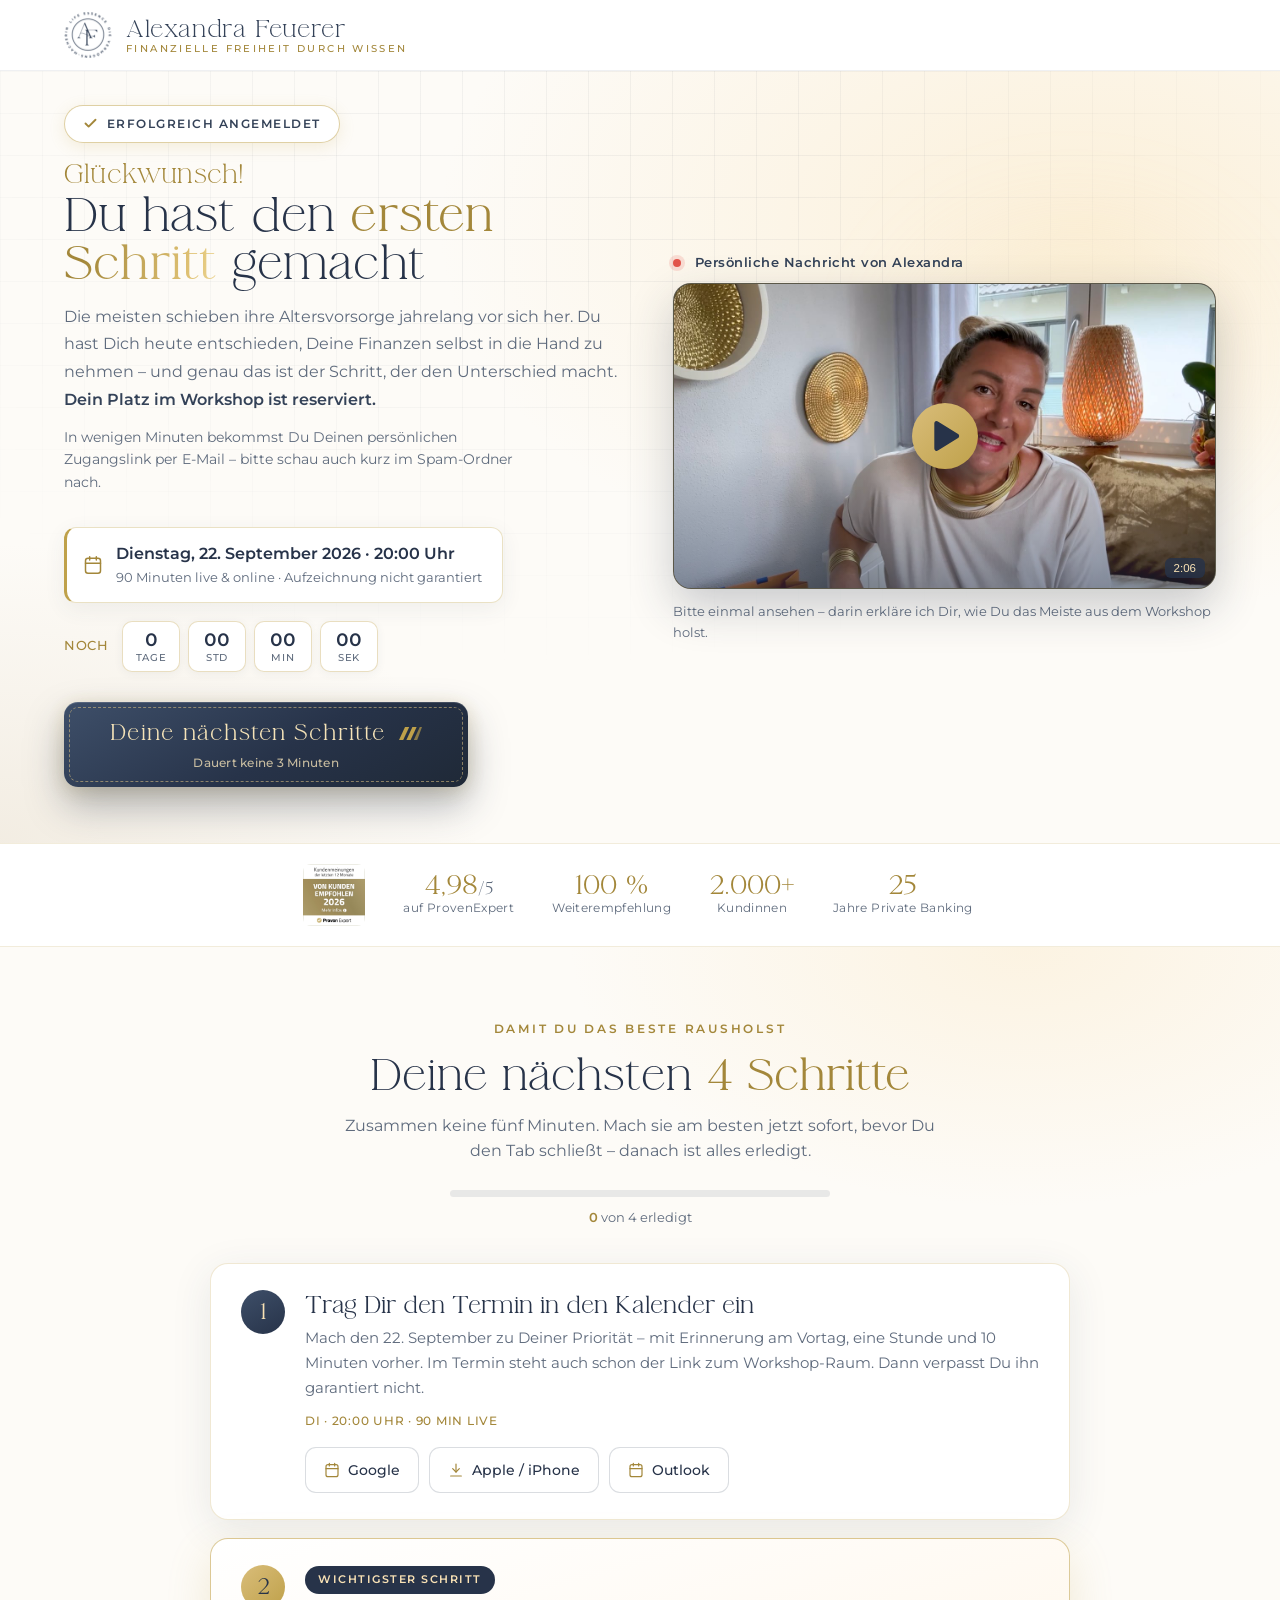
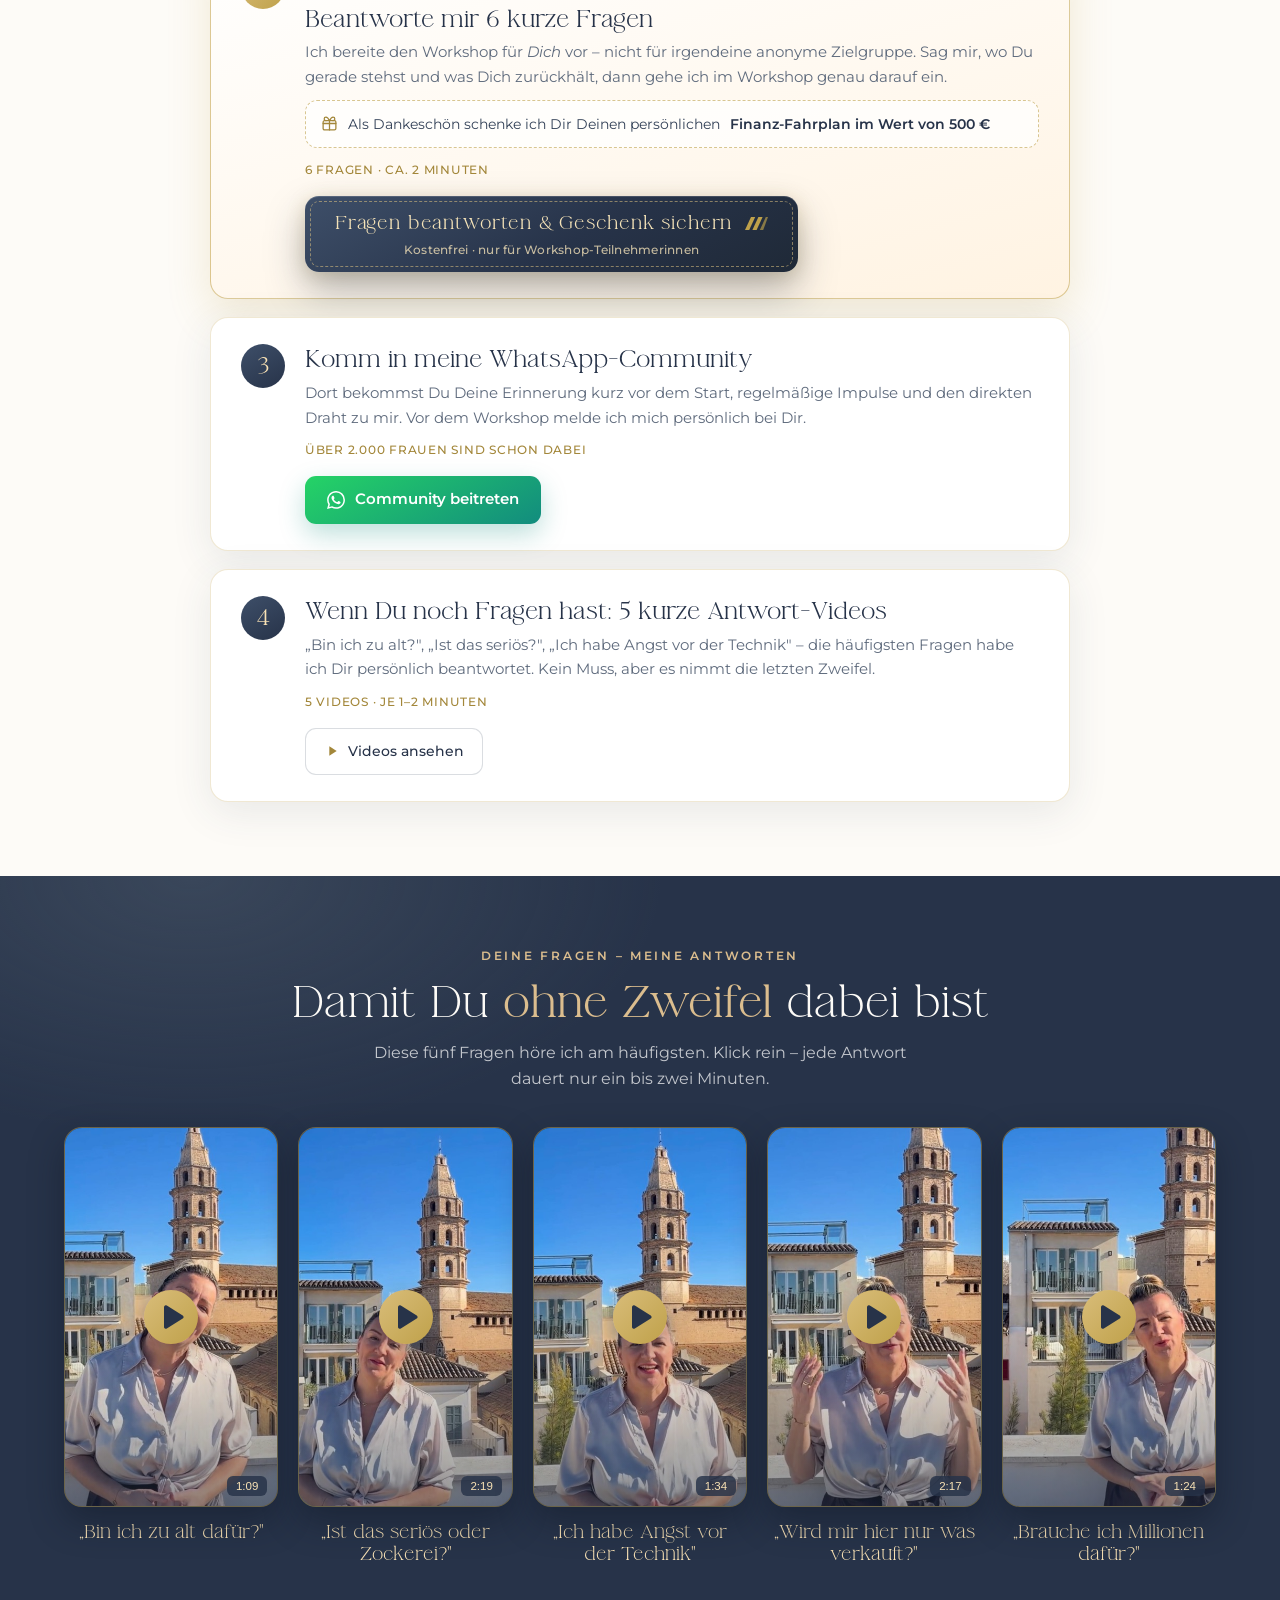
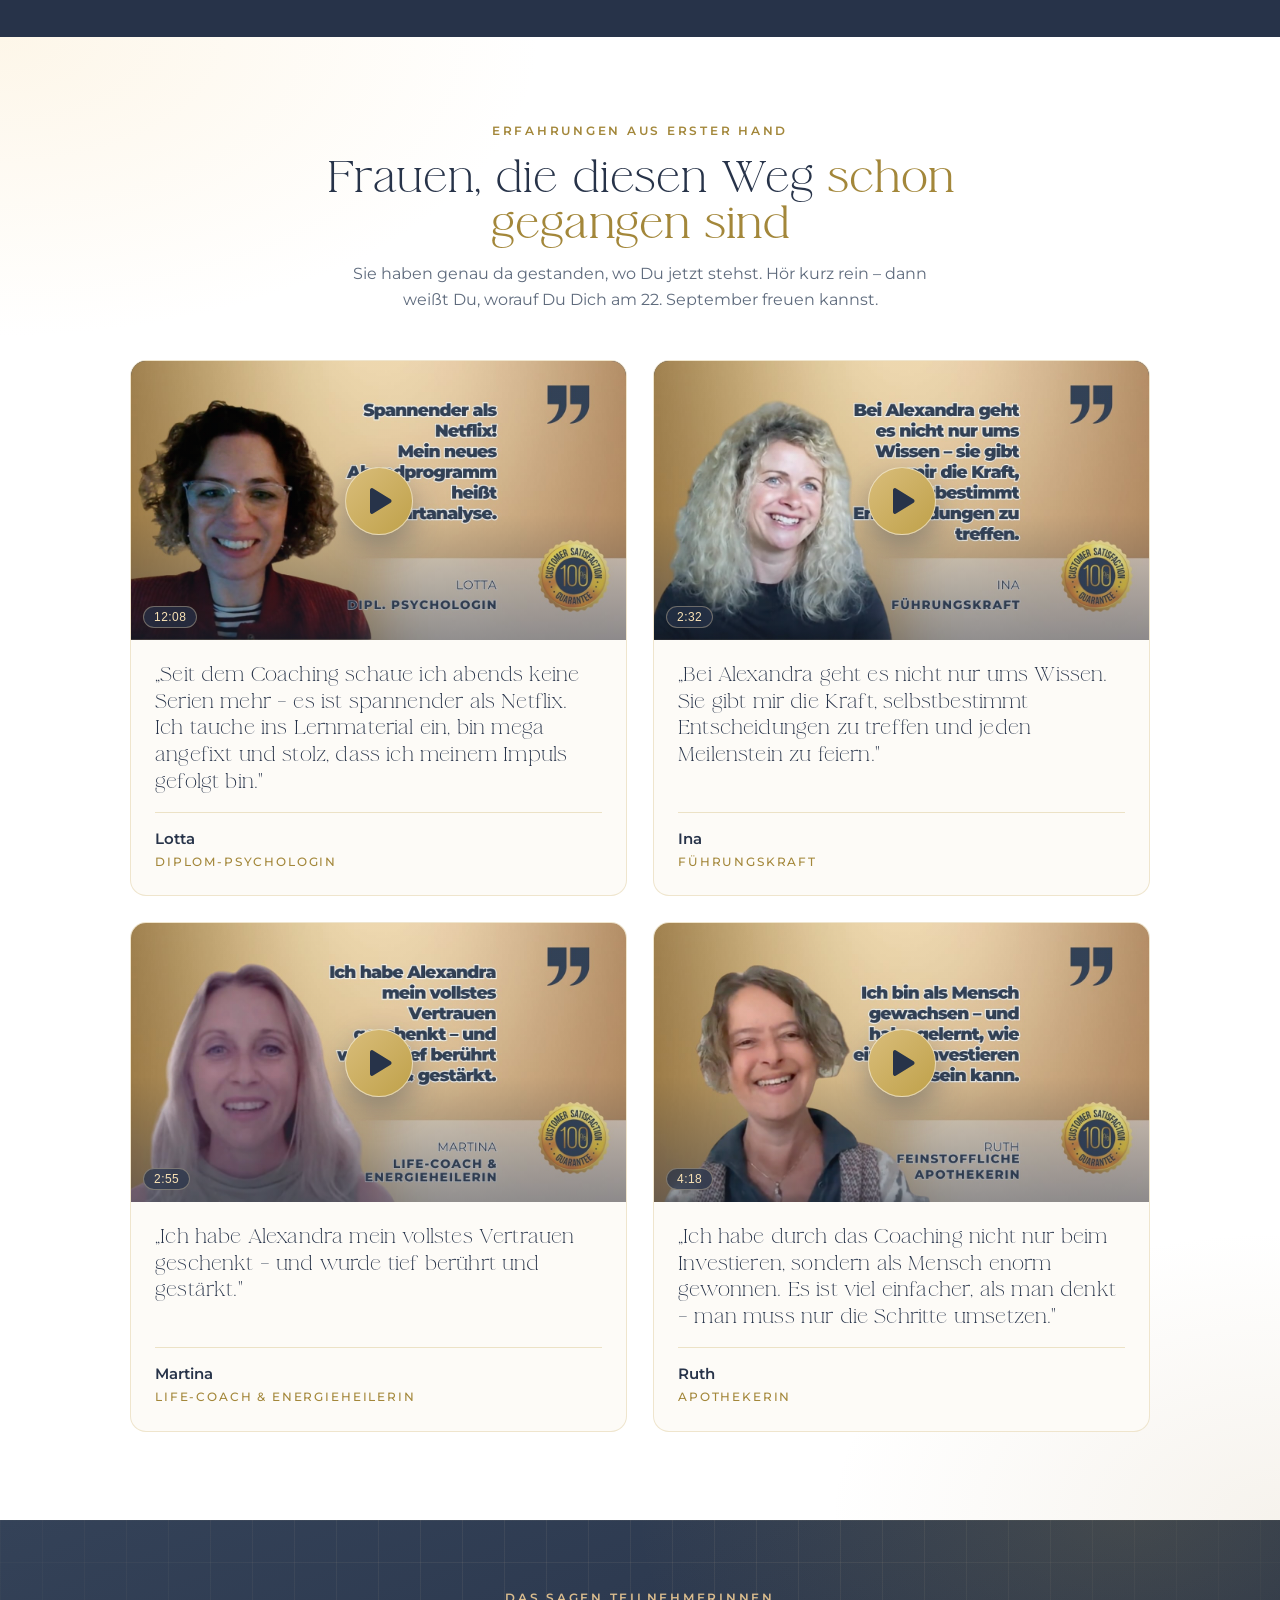
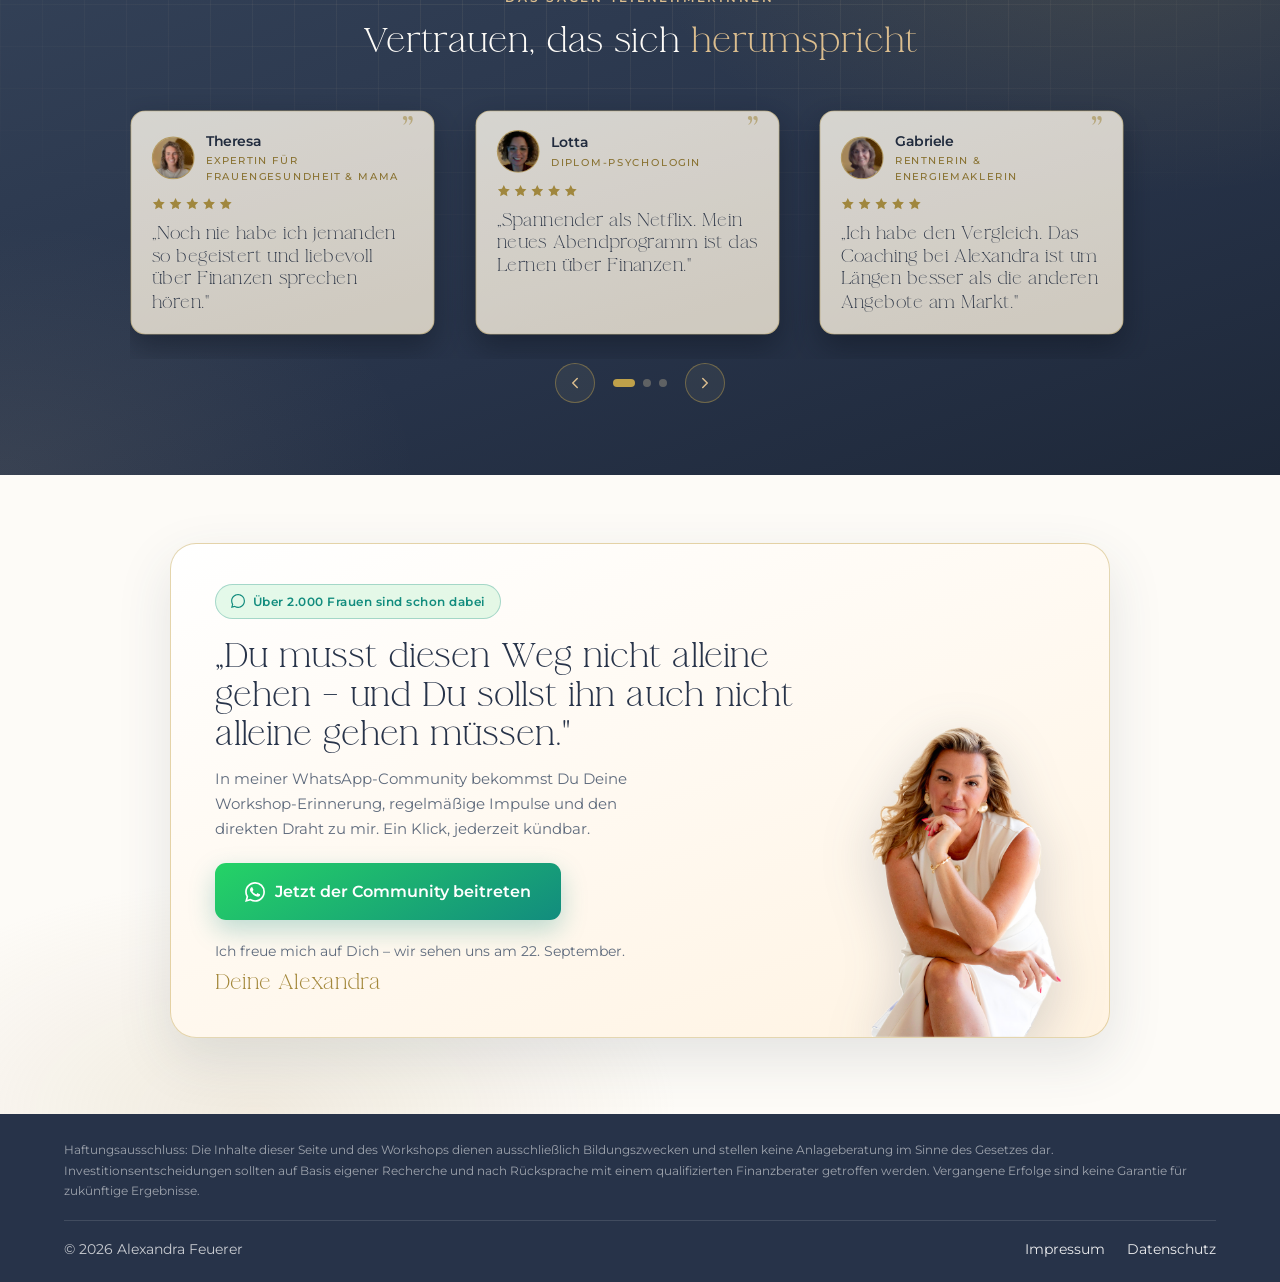
==== commit ee5ef145: "Funnel komplettiert: Umfrage, Terminbuchung, ActiveCampaign-Anbindung - Danke-Seite überarbeitet: Wi" ====
--- a/danke/index.html
+++ b/danke/index.html
@@ -11,18 +11,21 @@
   <link rel="preconnect" href="https://fonts.googleapis.com">
   <link rel="preconnect" href="https://fonts.gstatic.com" crossorigin>
   <link href="https://fonts.googleapis.com/css2?family=Montserrat:wght@400;500;600&display=swap" rel="stylesheet">
-  <link rel="stylesheet" href="../assets/css/main.css">
+  <link rel="stylesheet" href="../assets/css/main.css?v=20260819">
 
   <!-- Google Tag Manager: Container-ID eintragen und Kommentar entfernen -->
   <!--
   <script>(function(w,d,s,l,i){w[l]=w[l]||[];w[l].push({'gtm.start':new Date().getTime(),event:'gtm.js'});var f=d.getElementsByTagName(s)[0],j=d.createElement(s),dl=l!='dataLayer'?'&l='+l:'';j.async=true;j.src='https://www.googletagmanager.com/gtm.js?id='+i+dl;f.parentNode.insertBefore(j,f);})(window,document,'script','dataLayer','GTM-XXXXXXX');</script>
   -->
+
+  <!-- Tracking: t.alexandra-feuerer.de -->
+  <script type="text/javascript" src="https://t.alexandra-feuerer.de/package/latest/a27fe743-e09e-4f92-b231-deca9b0ba516/" async></script>
 </head>
 <body>
 
   <header class="topbar">
     <div class="container topbar__inner">
-      <a class="brand" href="https://www.alexandra-feuerer.de" data-track="brand_logo" data-track-position="topbar">
+      <a class="brand" href="/" data-track="brand_logo" data-track-position="topbar">
         <img class="brand__logo" src="../assets/img/logo-blau.svg" alt="Alexandra Feuerer Logo" width="108" height="104">
         <span class="brand__text">
           <span class="brand__name">Alexandra Feuerer</span>
@@ -32,16 +35,663 @@
     </div>
   </header>
 
-  <section class="hero thanks">
+  <!-- ================= Hero: Bestätigung + Willkommens-Video =================
+       Personalisierung: [data-name-slot] wird per JS mit dem Vornamen aus der
+       URL (?vorname=) befüllt, [data-name-if] nur dann eingeblendet. -->
+  <section class="hero dhero">
+    <span class="hero__glow" aria-hidden="true"></span>
+    <span class="hero__sparkles" aria-hidden="true">
+      <span></span><span></span><span></span><span></span><span></span><span></span>
+    </span>
+
+    <div class="container dhero__inner">
+
+      <div class="dhero__copy">
+        <span class="badge-done" data-reveal="1">
+          <svg width="15" height="15" viewBox="0 0 24 24" fill="none" stroke="currentColor" stroke-width="3" stroke-linecap="round" stroke-linejoin="round" aria-hidden="true"><polyline points="20 6 9 17 4 12"/></svg>
+          Erfolgreich angemeldet
+        </span>
+
+        <h1 data-reveal="2">
+          <span class="dhero__hello">Glückwunsch<span data-name-if>, <span class="dhero__name" data-name-slot></span></span>!</span>
+          Du hast den <span class="accent">ersten Schritt</span> gemacht
+        </h1>
+
+        <p class="dhero__lead" data-reveal="3">
+          Die meisten schieben ihre Altersvorsorge jahrelang vor sich her. Du hast Dich
+          heute entschieden, Deine Finanzen selbst in die Hand zu nehmen – und genau das
+          ist der Schritt, der den Unterschied macht.
+          <strong>Dein Platz im Workshop ist reserviert.</strong>
+        </p>
+
+        <p class="dhero__note" data-reveal="3">
+          In wenigen Minuten bekommst Du Deinen persönlichen Zugangslink per E-Mail –
+          bitte schau auch kurz im Spam-Ordner nach.
+        </p>
+      </div>
+
+      <!-- Willkommens-Video: Click-to-Play (kein Vimeo-Request vor dem Klick).
+           Steht per Grid-Platzierung auf Desktop rechts neben Text + Termin,
+           auf Mobile direkt unter der Überschrift. -->
+      <div class="dhero__video" data-reveal="4">
+        <p class="dhero__video-label">
+          <span class="dhero__video-dot" aria-hidden="true"></span>
+          Persönliche Nachricht von Alexandra<span data-name-if> für Dich, <span data-name-slot></span></span>
+        </p>
+        <div class="vplayer">
+          <button class="vplayer__media" type="button"
+                  data-video-id="1201347693" data-video-name="danke_welcome" data-video-base="vplayer"
+                  aria-label="Persönliche Videobotschaft von Alexandra Feuerer abspielen">
+            <img class="vplayer__thumb" src="../assets/img/danke-welcome.jpg"
+                 alt="Alexandra Feuerer begrüßt Dich in ihrer persönlichen Videobotschaft"
+                 width="1280" height="720">
+            <span class="vplayer__play" aria-hidden="true">
+              <svg width="26" height="30" viewBox="0 0 22 26" fill="currentColor"><path d="M20.6 11.3 3.1.4A2 2 0 0 0 0 2.1v21.8a2 2 0 0 0 3.1 1.7l17.5-10.9a2 2 0 0 0 0-3.4z"/></svg>
+            </span>
+            <span class="vplayer__duration" aria-hidden="true">2:06</span>
+          </button>
+        </div>
+        <p class="dhero__video-note">Bitte einmal ansehen – darin erkläre ich Dir, wie Du das Meiste aus dem Workshop holst.</p>
+      </div>
+
+      <div class="dhero__meta">
+        <div class="dhero__when" data-reveal="4">
+          <span class="dhero__when-icon" aria-hidden="true">
+            <svg width="20" height="20" viewBox="0 0 24 24" fill="none" stroke="currentColor" stroke-width="1.8" stroke-linecap="round" stroke-linejoin="round"><rect x="3" y="4" width="18" height="18" rx="3"/><path d="M16 2v4M8 2v4M3 10h18"/></svg>
+          </span>
+          <span class="dhero__when-text">
+            <strong>Dienstag, 22. September 2026 · 20:00 Uhr</strong>
+            <span>90 Minuten live &amp; online · Aufzeichnung nicht garantiert</span>
+          </span>
+        </div>
+
+        <div class="countdown" data-reveal="5" data-countdown="2026-09-22T20:00:00+02:00" aria-label="Countdown bis zum Workshop-Start">
+          <span class="countdown__label">Noch</span>
+          <span class="countdown__tile"><span class="countdown__num" data-cd="days">–</span><span class="countdown__unit">Tage</span></span>
+          <span class="countdown__tile"><span class="countdown__num" data-cd="hours">–</span><span class="countdown__unit">Std</span></span>
+          <span class="countdown__tile"><span class="countdown__num" data-cd="mins">–</span><span class="countdown__unit">Min</span></span>
+          <span class="countdown__tile"><span class="countdown__num" data-cd="secs">–</span><span class="countdown__unit">Sek</span></span>
+        </div>
+
+        <a class="cta dhero__cta" href="#schritte" data-reveal="6" data-track="cta_steps" data-track-position="hero">
+          <span class="cta__label">
+            Deine nächsten Schritte
+            <svg width="24" height="13" viewBox="0 0 24 13" fill="currentColor" aria-hidden="true"><path d="M7 0h4.2L5.2 13H1z"/><path d="M14.4 0h4.2l-6 13h-4.2z"/><path d="M21.8 0H24l-4.8 13h-3.4z" opacity="0.65"/></svg>
+          </span>
+          <span class="cta__note">Dauert keine 3 Minuten</span>
+        </a>
+      </div>
+
+    </div>
+  </section>
+
+  <!-- ================= Trust-Band (belegte Fakten) ================= -->
+  <section class="trustrow">
+    <div class="container trustrow__inner">
+      <img class="trustrow__seal" src="../assets/img/provenexpert.jpeg"
+           alt="ProvenExpert-Siegel: Von Kunden empfohlen 2026" width="72" height="72" loading="lazy">
+      <div class="trustrow__facts">
+        <div class="trustfact">
+          <span class="trustfact__num">4,98<span class="trustfact__sub">/5</span></span>
+          <span class="trustfact__label">auf ProvenExpert</span>
+        </div>
+        <div class="trustfact">
+          <span class="trustfact__num">100&nbsp;%</span>
+          <span class="trustfact__label">Weiterempfehlung</span>
+        </div>
+        <div class="trustfact">
+          <span class="trustfact__num">2.000+</span>
+          <span class="trustfact__label">Kundinnen</span>
+        </div>
+        <div class="trustfact">
+          <span class="trustfact__num">25</span>
+          <span class="trustfact__label">Jahre Private Banking</span>
+        </div>
+      </div>
+    </div>
+  </section>
+
+  <!-- ================= Die 3 nächsten Schritte =================
+       Jeder Schritt lässt sich abhaken (localStorage, setupDankeSteps in main.js). -->
+  <section class="steps" id="schritte">
     <div class="container">
-      <div class="thanks__card">
-        <span class="thanks__icon">
-          <svg width="30" height="30" viewBox="0 0 24 24" fill="none" stroke="currentColor" stroke-width="2" stroke-linecap="round" stroke-linejoin="round" aria-hidden="true"><path d="M22 11.08V12a10 10 0 1 1-5.93-9.14"/><polyline points="22 4 12 14.01 9 11.01"/></svg>
-        </span>
-        <h1>Dein Platz ist reserviert!</h1>
-        <p><strong>Wichtig:</strong> Du bekommst in wenigen Minuten eine E-Mail mit Deinem
-          persönlichen Zugangslink. Schau auch im Spam-Ordner nach.</p>
-        <p>Wir sehen uns am <strong>Dienstag, 22. September um 20:00 Uhr</strong> – live &amp; online.</p>
+
+      <div class="steps__head" data-scroll-reveal>
+        <span class="section-kicker">Damit Du das Beste rausholst</span>
+        <h2 class="section-title">
+          Deine nächsten <span class="accent">4 Schritte</span><span data-name-if>, <span data-name-slot></span></span>
+        </h2>
+        <p class="section-sub">
+          Zusammen keine fünf Minuten. Mach sie am besten jetzt sofort,
+          bevor Du den Tab schließt – danach ist alles erledigt.
+        </p>
+      </div>
+
+      <div class="steps__progress" data-scroll-reveal>
+        <div class="steps__bar"><span class="steps__bar-fill" data-steps-fill></span></div>
+        <p class="steps__count"><strong data-steps-count>0</strong> von 4 erledigt</p>
+      </div>
+
+      <ol class="steps__list">
+
+        <li class="step" data-step="kalender" data-scroll-reveal>
+          <span class="step__num" aria-hidden="true">1</span>
+          <span class="step__check" aria-hidden="true">
+            <svg width="16" height="16" viewBox="0 0 24 24" fill="none" stroke="currentColor" stroke-width="3" stroke-linecap="round" stroke-linejoin="round"><polyline points="20 6 9 17 4 12"/></svg>
+          </span>
+          <div class="step__body">
+            <h3 class="step__title">Trag Dir den Termin in den Kalender ein</h3>
+            <p class="step__text">
+              Mach den 22. September zu Deiner Priorität – mit Erinnerung am Vortag,
+              eine Stunde und 10 Minuten vorher. Im Termin steht auch schon der Link
+              zum Workshop-Raum. Dann verpasst Du ihn garantiert nicht.
+            </p>
+            <p class="step__meta">Di · 20:00 Uhr · 90 Min live</p>
+            <div class="step__actions">
+              <a class="btn-cal" target="_blank" rel="noopener"
+                 data-step-action data-track="calendar_google" data-track-position="steps"
+                 href="https://calendar.google.com/calendar/render?action=TEMPLATE&amp;text=Live-Workshop%3A+B%C3%B6rse+%26+Altersvorsorge+%E2%80%93+mit+Alexandra+Feuerer&amp;dates=20260922T180000Z%2F20260922T193000Z&amp;details=Sch%C3%B6n%2C+dass+Du+dabei+bist+%E2%80%93+Dein+Platz+ist+reserviert.%0A%0ADEIN+ZUGANG+ZUM+WORKSHOP-RAUM%3A%0Ahttps%3A%2F%2Fwebinar.alexandra-feuerer.de%2Fwebinarraum%2F%0AEinfach+kurz+vor+dem+Start+anklicken+%E2%80%93+mehr+brauchst+Du+nicht.%0A%0ADARUM+GEHT+ES%3A%0A90+Minuten+live+und+online+mit+Alexandra+Feuerer%2C+Ex-Bankerin+mit+25+Jahren+Private-Banking-Erfahrung.+Du+erf%C3%A4hrst%2C+wie+Du+auch+mit+%C3%9C40+einfach+und+planbar+an+der+B%C3%B6rse+investierst+und+f%C3%BCrs+Alter+vorsorgst+%E2%80%93+ohne+Vorkenntnisse%2C+ohne+gro%C3%9Fes+Startkapital+und+ohne+Risiko-Spielereien.%0A%0ADAS+NIMMST+DU+MIT%3A%0A-+Ein+bew%C3%A4hrtes+System+mit+klaren+Regeln+statt+Bauchentscheidungen%0A-+Einen+Weg%2C+der+auch+bei+einem+sp%C3%A4ten+Start+noch+zu+Dir+passt%0A-+Eine+Umsetzung%2C+die+neben+Job+und+Familie+funktioniert%0A-+Klarheit+dar%C3%BCber%2C+wo+Du+heute+stehst+und+was+Dein+n%C3%A4chster+Schritt+ist%0A%0ASO+HOLST+DU+DAS+MEISTE+HERAUS%3A%0A-+Sei+5+Minuten+vorher+im+Raum%2C+dann+verpasst+Du+nichts%0A-+Am+besten+an+Laptop+oder+Tablet%2C+mit+Ton%0A-+Stift+und+Zettel+bereitlegen+%E2%80%93+es+gibt+viel+zum+Mitschreiben%0A-+Nimm+Dir+die+90+Minuten+bewusst+Zeit%2C+ohne+Nebenbei%0A%0AIch+freue+mich+auf+Dich%21%0AAlexandra%0A%0AFalls+Du+die+E-Mail+mit+Deinem+pers%C3%B6nlichen+Zugangslink+nicht+findest+%28bitte+auch+im+Spam-Ordner+schauen%29%3A+%C3%9Cber+den+Link+oben+kommst+Du+jederzeit+in+den+Workshop-Raum.&amp;location=Online-Workshop-Raum%3A+https%3A%2F%2Fwebinar.alexandra-feuerer.de%2Fwebinarraum%2F&amp;ctz=Europe%2FBerlin">
+                <svg width="16" height="16" viewBox="0 0 24 24" fill="none" stroke="currentColor" stroke-width="1.8" stroke-linecap="round" stroke-linejoin="round" aria-hidden="true"><rect x="3" y="4" width="18" height="18" rx="3"/><path d="M16 2v4M8 2v4M3 10h18"/></svg>
+                Google
+              </a>
+              <a class="btn-cal" href="workshop.ics" download="workshop-alexandra-feuerer.ics"
+                 data-step-action data-track="calendar_apple" data-track-position="steps">
+                <svg width="16" height="16" viewBox="0 0 24 24" fill="none" stroke="currentColor" stroke-width="1.8" stroke-linecap="round" stroke-linejoin="round" aria-hidden="true"><path d="M12 3v12"/><path d="m7 10 5 5 5-5"/><path d="M4 21h16"/></svg>
+                Apple / iPhone
+              </a>
+              <a class="btn-cal" target="_blank" rel="noopener"
+                 data-step-action data-track="calendar_outlook" data-track-position="steps"
+                 href="https://outlook.live.com/calendar/0/deeplink/compose?path=%2Fcalendar%2Faction%2Fcompose&amp;rru=addevent&amp;subject=Live-Workshop%3A+B%C3%B6rse+%26+Altersvorsorge+%E2%80%93+mit+Alexandra+Feuerer&amp;startdt=2026-09-22T18%3A00%3A00Z&amp;enddt=2026-09-22T19%3A30%3A00Z&amp;body=Sch%C3%B6n%2C+dass+Du+dabei+bist+%E2%80%93+Dein+Platz+ist+reserviert.%0A%0ADEIN+ZUGANG+ZUM+WORKSHOP-RAUM%3A%0Ahttps%3A%2F%2Fwebinar.alexandra-feuerer.de%2Fwebinarraum%2F%0AEinfach+kurz+vor+dem+Start+anklicken+%E2%80%93+mehr+brauchst+Du+nicht.%0A%0ADARUM+GEHT+ES%3A%0A90+Minuten+live+und+online+mit+Alexandra+Feuerer%2C+Ex-Bankerin+mit+25+Jahren+Private-Banking-Erfahrung.+Du+erf%C3%A4hrst%2C+wie+Du+auch+mit+%C3%9C40+einfach+und+planbar+an+der+B%C3%B6rse+investierst+und+f%C3%BCrs+Alter+vorsorgst+%E2%80%93+ohne+Vorkenntnisse%2C+ohne+gro%C3%9Fes+Startkapital+und+ohne+Risiko-Spielereien.%0A%0ADAS+NIMMST+DU+MIT%3A%0A-+Ein+bew%C3%A4hrtes+System+mit+klaren+Regeln+statt+Bauchentscheidungen%0A-+Einen+Weg%2C+der+auch+bei+einem+sp%C3%A4ten+Start+noch+zu+Dir+passt%0A-+Eine+Umsetzung%2C+die+neben+Job+und+Familie+funktioniert%0A-+Klarheit+dar%C3%BCber%2C+wo+Du+heute+stehst+und+was+Dein+n%C3%A4chster+Schritt+ist%0A%0ASO+HOLST+DU+DAS+MEISTE+HERAUS%3A%0A-+Sei+5+Minuten+vorher+im+Raum%2C+dann+verpasst+Du+nichts%0A-+Am+besten+an+Laptop+oder+Tablet%2C+mit+Ton%0A-+Stift+und+Zettel+bereitlegen+%E2%80%93+es+gibt+viel+zum+Mitschreiben%0A-+Nimm+Dir+die+90+Minuten+bewusst+Zeit%2C+ohne+Nebenbei%0A%0AIch+freue+mich+auf+Dich%21%0AAlexandra%0A%0AFalls+Du+die+E-Mail+mit+Deinem+pers%C3%B6nlichen+Zugangslink+nicht+findest+%28bitte+auch+im+Spam-Ordner+schauen%29%3A+%C3%9Cber+den+Link+oben+kommst+Du+jederzeit+in+den+Workshop-Raum.&amp;location=Online-Workshop-Raum%3A+https%3A%2F%2Fwebinar.alexandra-feuerer.de%2Fwebinarraum%2F">
+                <svg width="16" height="16" viewBox="0 0 24 24" fill="none" stroke="currentColor" stroke-width="1.8" stroke-linecap="round" stroke-linejoin="round" aria-hidden="true"><rect x="3" y="4" width="18" height="18" rx="3"/><path d="M16 2v4M8 2v4M3 10h18"/></svg>
+                Outlook
+              </a>
+            </div>
+          </div>
+        </li>
+
+        <!-- Kernschritt: die Umfrage. Optisch hervorgehoben (.step--key),
+             weil hier der Lead qualifiziert und der Termin angebahnt wird. -->
+        <li class="step step--key" data-step="umfrage" data-scroll-reveal>
+          <span class="step__num" aria-hidden="true">2</span>
+          <span class="step__check" aria-hidden="true">
+            <svg width="16" height="16" viewBox="0 0 24 24" fill="none" stroke="currentColor" stroke-width="3" stroke-linecap="round" stroke-linejoin="round"><polyline points="20 6 9 17 4 12"/></svg>
+          </span>
+          <div class="step__body">
+            <span class="step__ribbon">Wichtigster Schritt</span>
+            <h3 class="step__title">Beantworte mir 6 kurze Fragen</h3>
+            <p class="step__text">
+              Ich bereite den Workshop für <em>Dich</em> vor – nicht für irgendeine
+              anonyme Zielgruppe. Sag mir, wo Du gerade stehst und was Dich zurückhält,
+              dann gehe ich im Workshop genau darauf ein.
+            </p>
+            <p class="step__gift">
+              <svg width="17" height="17" viewBox="0 0 24 24" fill="none" stroke="currentColor" stroke-width="1.8" stroke-linecap="round" stroke-linejoin="round" aria-hidden="true"><rect x="3" y="8" width="18" height="13" rx="2"/><path d="M12 8v13M3 12h18"/><path d="M12 8S9.5 3 7 3a2.5 2.5 0 0 0 0 5M12 8s2.5-5 5-5a2.5 2.5 0 0 1 0 5"/></svg>
+              Als Dankeschön schenke ich Dir Deinen persönlichen
+              <strong>Finanz-Fahrplan im Wert von 500&nbsp;€</strong>
+            </p>
+            <p class="step__meta">6 Fragen · ca. 2 Minuten</p>
+            <div class="step__actions">
+              <a class="cta step__cta" href="umfrage/" data-carry-name
+                 data-step-action data-track="survey_start" data-track-position="steps">
+                <span class="cta__label">
+                  Fragen beantworten &amp; Geschenk sichern
+                  <svg width="24" height="13" viewBox="0 0 24 13" fill="currentColor" aria-hidden="true"><path d="M7 0h4.2L5.2 13H1z"/><path d="M14.4 0h4.2l-6 13h-4.2z"/><path d="M21.8 0H24l-4.8 13h-3.4z" opacity="0.65"/></svg>
+                </span>
+                <span class="cta__note">Kostenfrei · nur für Workshop-Teilnehmerinnen</span>
+              </a>
+            </div>
+          </div>
+        </li>
+
+        <li class="step step--wa" data-step="whatsapp" data-scroll-reveal>
+          <span class="step__num" aria-hidden="true">3</span>
+          <span class="step__check" aria-hidden="true">
+            <svg width="16" height="16" viewBox="0 0 24 24" fill="none" stroke="currentColor" stroke-width="3" stroke-linecap="round" stroke-linejoin="round"><polyline points="20 6 9 17 4 12"/></svg>
+          </span>
+          <div class="step__body">
+            <h3 class="step__title">Komm in meine WhatsApp-Community</h3>
+            <p class="step__text">
+              Dort bekommst Du Deine Erinnerung kurz vor dem Start, regelmäßige Impulse
+              und den direkten Draht zu mir. Vor dem Workshop melde ich mich persönlich bei Dir.
+            </p>
+            <p class="step__meta">Über 2.000 Frauen sind schon dabei</p>
+            <div class="step__actions">
+              <a class="btn-wa" target="_blank" rel="noopener"
+                 data-step-action data-track="whatsapp_join" data-track-position="steps"
+                 data-wa-sign="Viele Grüße,"
+                 href="https://api.whatsapp.com/send/?phone=%2B4915560647029&amp;text=Hallo+Alexandra%21+Ich+m%C3%B6chte+in+deine+WhatsApp-Community+und+meine+Workshop-Erinnerungen+erhalten.&amp;type=phone_number&amp;app_absent=0">
+                <svg width="18" height="18" viewBox="0 0 24 24" fill="currentColor" aria-hidden="true"><path d="M20.52 3.449A11.815 11.815 0 0012.05 0C5.495 0 .16 5.335.157 11.892c0 2.096.547 4.142 1.588 5.945L.057 24l6.305-1.654a11.882 11.882 0 005.683 1.448h.005c6.554 0 11.89-5.335 11.893-11.893a11.821 11.821 0 00-3.423-8.452zM12.05 21.785h-.004a9.87 9.87 0 01-5.031-1.378l-.361-.214-3.741.982.998-3.648-.235-.374a9.86 9.86 0 01-1.51-5.26c.001-5.45 4.436-9.884 9.888-9.884 2.64 0 5.122 1.03 6.988 2.898a9.825 9.825 0 012.893 6.994c-.003 5.45-4.437 9.884-9.885 9.884zm5.424-7.403c-.297-.149-1.758-.868-2.031-.967-.272-.099-.47-.149-.669.149-.198.297-.767.967-.94 1.165-.173.198-.347.223-.644.074-.297-.149-1.255-.463-2.39-1.475-.884-.788-1.48-1.761-1.654-2.059-.173-.297-.019-.458.13-.606.134-.133.297-.347.446-.52.149-.174.198-.298.297-.496.099-.199.05-.372-.025-.521-.074-.149-.669-1.612-.916-2.207-.242-.579-.487-.501-.669-.51l-.57-.01c-.198 0-.52.074-.792.372-.272.297-1.04 1.016-1.04 2.479 0 1.462 1.065 2.875 1.213 3.073.149.198 2.096 3.2 5.077 4.487.709.306 1.263.489 1.694.626.712.226 1.36.194 1.872.118.571-.085 1.758-.719 2.006-1.413.248-.694.248-1.289.173-1.413-.074-.124-.272-.198-.57-.347z"/></svg>
+                Community beitreten
+              </a>
+            </div>
+          </div>
+        </li>
+
+        <li class="step" data-step="videos" data-scroll-reveal>
+          <span class="step__num" aria-hidden="true">4</span>
+          <span class="step__check" aria-hidden="true">
+            <svg width="16" height="16" viewBox="0 0 24 24" fill="none" stroke="currentColor" stroke-width="3" stroke-linecap="round" stroke-linejoin="round"><polyline points="20 6 9 17 4 12"/></svg>
+          </span>
+          <div class="step__body">
+            <h3 class="step__title">Wenn Du noch Fragen hast: 5 kurze Antwort-Videos</h3>
+            <p class="step__text">
+              „Bin ich zu alt?", „Ist das seriös?", „Ich habe Angst vor der Technik" –
+              die häufigsten Fragen habe ich Dir persönlich beantwortet.
+              Kein Muss, aber es nimmt die letzten Zweifel.
+            </p>
+            <p class="step__meta">5 Videos · je 1–2 Minuten</p>
+            <div class="step__actions">
+              <a class="btn-cal" href="#antworten"
+                 data-step-action data-track="goto_answers" data-track-position="steps">
+                <svg width="16" height="16" viewBox="0 0 24 24" fill="currentColor" aria-hidden="true"><path d="M8 5v14l11-7z"/></svg>
+                Videos ansehen
+              </a>
+            </div>
+          </div>
+        </li>
+
+      </ol>
+    </div>
+  </section>
+
+  <!-- ================= Antwort-Videos (Einwände vorwegnehmen) ================= -->
+  <section class="answers" id="antworten">
+    <div class="container">
+
+      <div class="answers__head" data-scroll-reveal>
+        <span class="section-kicker section-kicker--gold">Deine Fragen – meine Antworten</span>
+        <h2 class="section-title section-title--light">
+          Damit Du <span class="accent">ohne Zweifel</span> dabei bist
+        </h2>
+        <p class="answers__sub">
+          Diese fünf Fragen höre ich am häufigsten. Klick rein – jede Antwort dauert
+          nur ein bis zwei Minuten.
+        </p>
+      </div>
+
+      <div class="answers__grid">
+
+        <article class="answer" data-scroll-reveal>
+          <div class="vplayer vplayer--portrait">
+            <button class="vplayer__media" type="button"
+                    data-video-id="1168415011" data-video-name="antwort_zu_alt" data-video-base="vplayer"
+                    data-step-action data-step-target="videos"
+                    aria-label="Video abspielen: Bin ich zu alt dafür?">
+              <img class="vplayer__thumb" src="../assets/img/answer-alt.jpg"
+                   alt="Alexandra Feuerer beantwortet die Frage: Bin ich zu alt dafür?"
+                   width="720" height="720" loading="lazy">
+              <span class="vplayer__play" aria-hidden="true">
+                <svg width="20" height="24" viewBox="0 0 22 26" fill="currentColor"><path d="M20.6 11.3 3.1.4A2 2 0 0 0 0 2.1v21.8a2 2 0 0 0 3.1 1.7l17.5-10.9a2 2 0 0 0 0-3.4z"/></svg>
+              </span>
+              <span class="vplayer__duration" aria-hidden="true">1:09</span>
+            </button>
+          </div>
+          <h3 class="answer__q">„Bin ich zu alt dafür?"</h3>
+        </article>
+
+        <article class="answer" data-scroll-reveal>
+          <div class="vplayer vplayer--portrait">
+            <button class="vplayer__media" type="button"
+                    data-video-id="1168414050" data-video-name="antwort_serioes" data-video-base="vplayer"
+                    data-step-action data-step-target="videos"
+                    aria-label="Video abspielen: Ist das seriös oder Zockerei?">
+              <img class="vplayer__thumb" src="../assets/img/answer-serioes.jpg"
+                   alt="Alexandra Feuerer beantwortet die Frage: Ist das seriös oder Zockerei?"
+                   width="720" height="720" loading="lazy">
+              <span class="vplayer__play" aria-hidden="true">
+                <svg width="20" height="24" viewBox="0 0 22 26" fill="currentColor"><path d="M20.6 11.3 3.1.4A2 2 0 0 0 0 2.1v21.8a2 2 0 0 0 3.1 1.7l17.5-10.9a2 2 0 0 0 0-3.4z"/></svg>
+              </span>
+              <span class="vplayer__duration" aria-hidden="true">2:19</span>
+            </button>
+          </div>
+          <h3 class="answer__q">„Ist das seriös oder Zockerei?"</h3>
+        </article>
+
+        <article class="answer" data-scroll-reveal>
+          <div class="vplayer vplayer--portrait">
+            <button class="vplayer__media" type="button"
+                    data-video-id="1168414626" data-video-name="antwort_technik" data-video-base="vplayer"
+                    data-step-action data-step-target="videos"
+                    aria-label="Video abspielen: Ich habe Angst vor der Technik">
+              <img class="vplayer__thumb" src="../assets/img/answer-technik.jpg"
+                   alt="Alexandra Feuerer beantwortet die Frage: Ich habe Angst vor der Technik"
+                   width="720" height="720" loading="lazy">
+              <span class="vplayer__play" aria-hidden="true">
+                <svg width="20" height="24" viewBox="0 0 22 26" fill="currentColor"><path d="M20.6 11.3 3.1.4A2 2 0 0 0 0 2.1v21.8a2 2 0 0 0 3.1 1.7l17.5-10.9a2 2 0 0 0 0-3.4z"/></svg>
+              </span>
+              <span class="vplayer__duration" aria-hidden="true">1:34</span>
+            </button>
+          </div>
+          <h3 class="answer__q">„Ich habe Angst vor der Technik"</h3>
+        </article>
+
+        <article class="answer" data-scroll-reveal>
+          <div class="vplayer vplayer--portrait">
+            <button class="vplayer__media" type="button"
+                    data-video-id="1168414358" data-video-name="antwort_verkauf" data-video-base="vplayer"
+                    data-step-action data-step-target="videos"
+                    aria-label="Video abspielen: Wird mir hier nur was verkauft?">
+              <img class="vplayer__thumb" src="../assets/img/answer-verkauf.jpg"
+                   alt="Alexandra Feuerer beantwortet die Frage: Wird mir hier nur was verkauft?"
+                   width="720" height="720" loading="lazy">
+              <span class="vplayer__play" aria-hidden="true">
+                <svg width="20" height="24" viewBox="0 0 22 26" fill="currentColor"><path d="M20.6 11.3 3.1.4A2 2 0 0 0 0 2.1v21.8a2 2 0 0 0 3.1 1.7l17.5-10.9a2 2 0 0 0 0-3.4z"/></svg>
+              </span>
+              <span class="vplayer__duration" aria-hidden="true">2:17</span>
+            </button>
+          </div>
+          <h3 class="answer__q">„Wird mir hier nur was verkauft?"</h3>
+        </article>
+
+        <article class="answer" data-scroll-reveal>
+          <div class="vplayer vplayer--portrait">
+            <button class="vplayer__media" type="button"
+                    data-video-id="1168414816" data-video-name="antwort_millionen" data-video-base="vplayer"
+                    data-step-action data-step-target="videos"
+                    aria-label="Video abspielen: Brauche ich Millionen dafür?">
+              <img class="vplayer__thumb" src="../assets/img/answer-millionen.jpg"
+                   alt="Alexandra Feuerer beantwortet die Frage: Brauche ich Millionen dafür?"
+                   width="720" height="720" loading="lazy">
+              <span class="vplayer__play" aria-hidden="true">
+                <svg width="20" height="24" viewBox="0 0 22 26" fill="currentColor"><path d="M20.6 11.3 3.1.4A2 2 0 0 0 0 2.1v21.8a2 2 0 0 0 3.1 1.7l17.5-10.9a2 2 0 0 0 0-3.4z"/></svg>
+              </span>
+              <span class="vplayer__duration" aria-hidden="true">1:24</span>
+            </button>
+          </div>
+          <h3 class="answer__q">„Brauche ich Millionen dafür?"</h3>
+        </article>
+
+      </div>
+    </div>
+  </section>
+
+  <!-- ================= Video-Testimonials ================= -->
+  <section class="stories" id="stimmen">
+    <div class="container">
+
+      <div class="stories__head" data-scroll-reveal>
+        <span class="section-kicker">Erfahrungen aus erster Hand</span>
+        <h2 class="section-title">Frauen, die diesen Weg <span class="accent">schon gegangen sind</span></h2>
+        <p class="section-sub">
+          Sie haben genau da gestanden, wo Du jetzt stehst. Hör kurz rein –
+          dann weißt Du, worauf Du Dich am 22. September freuen kannst.
+        </p>
+      </div>
+
+      <div class="stories__grid">
+
+        <article class="story" data-scroll-reveal>
+          <button class="story__media" type="button"
+                  data-video-id="1125087581" data-video-name="lotta"
+                  aria-label="Videotestimonial von Lotta abspielen">
+            <img class="story__thumb" src="../assets/img/testimonial-lotta.jpg"
+                 alt="Lotta, Diplom-Psychologin, erzählt in ihrem Video von ihrer Erfahrung"
+                 width="1280" height="720" loading="lazy">
+            <span class="story__play" aria-hidden="true">
+              <svg width="22" height="26" viewBox="0 0 22 26" fill="currentColor"><path d="M20.6 11.3 3.1.4A2 2 0 0 0 0 2.1v21.8a2 2 0 0 0 3.1 1.7l17.5-10.9a2 2 0 0 0 0-3.4z"/></svg>
+            </span>
+            <span class="story__duration" aria-hidden="true">12:08</span>
+          </button>
+          <div class="story__body">
+            <p class="story__quote">
+              „Seit dem Coaching schaue ich abends keine Serien mehr – es ist spannender
+              als Netflix. Ich tauche ins Lernmaterial ein, bin mega angefixt und stolz,
+              dass ich meinem Impuls gefolgt bin."
+            </p>
+            <footer class="story__person">
+              <span class="story__name">Lotta</span>
+              <span class="story__role">Diplom-Psychologin</span>
+            </footer>
+          </div>
+        </article>
+
+        <article class="story" data-scroll-reveal>
+          <button class="story__media" type="button"
+                  data-video-id="1125111669" data-video-name="ina"
+                  aria-label="Videotestimonial von Ina abspielen">
+            <img class="story__thumb" src="../assets/img/testimonial-ina.jpg"
+                 alt="Ina, Führungskraft, erzählt in ihrem Video von ihrer Erfahrung"
+                 width="1280" height="720" loading="lazy">
+            <span class="story__play" aria-hidden="true">
+              <svg width="22" height="26" viewBox="0 0 22 26" fill="currentColor"><path d="M20.6 11.3 3.1.4A2 2 0 0 0 0 2.1v21.8a2 2 0 0 0 3.1 1.7l17.5-10.9a2 2 0 0 0 0-3.4z"/></svg>
+            </span>
+            <span class="story__duration" aria-hidden="true">2:32</span>
+          </button>
+          <div class="story__body">
+            <p class="story__quote">
+              „Bei Alexandra geht es nicht nur ums Wissen. Sie gibt mir die Kraft,
+              selbstbestimmt Entscheidungen zu treffen und jeden Meilenstein zu feiern."
+            </p>
+            <footer class="story__person">
+              <span class="story__name">Ina</span>
+              <span class="story__role">Führungskraft</span>
+            </footer>
+          </div>
+        </article>
+
+        <article class="story" data-scroll-reveal>
+          <button class="story__media" type="button"
+                  data-video-id="1125111852" data-video-name="martina"
+                  aria-label="Videotestimonial von Martina abspielen">
+            <img class="story__thumb" src="../assets/img/testimonial-martina.jpg"
+                 alt="Martina, Life-Coach und Energieheilerin, erzählt in ihrem Video von ihrer Erfahrung"
+                 width="1280" height="720" loading="lazy">
+            <span class="story__play" aria-hidden="true">
+              <svg width="22" height="26" viewBox="0 0 22 26" fill="currentColor"><path d="M20.6 11.3 3.1.4A2 2 0 0 0 0 2.1v21.8a2 2 0 0 0 3.1 1.7l17.5-10.9a2 2 0 0 0 0-3.4z"/></svg>
+            </span>
+            <span class="story__duration" aria-hidden="true">2:55</span>
+          </button>
+          <div class="story__body">
+            <p class="story__quote">
+              „Ich habe Alexandra mein vollstes Vertrauen geschenkt – und wurde
+              tief berührt und gestärkt."
+            </p>
+            <footer class="story__person">
+              <span class="story__name">Martina</span>
+              <span class="story__role">Life-Coach &amp; Energieheilerin</span>
+            </footer>
+          </div>
+        </article>
+
+        <article class="story" data-scroll-reveal>
+          <button class="story__media" type="button"
+                  data-video-id="1133234729" data-video-name="ruth"
+                  aria-label="Videotestimonial von Ruth abspielen">
+            <img class="story__thumb" src="../assets/img/testimonial-ruth.jpg"
+                 alt="Ruth, Apothekerin, erzählt in ihrem Video von ihrer Erfahrung"
+                 width="1280" height="720" loading="lazy">
+            <span class="story__play" aria-hidden="true">
+              <svg width="22" height="26" viewBox="0 0 22 26" fill="currentColor"><path d="M20.6 11.3 3.1.4A2 2 0 0 0 0 2.1v21.8a2 2 0 0 0 3.1 1.7l17.5-10.9a2 2 0 0 0 0-3.4z"/></svg>
+            </span>
+            <span class="story__duration" aria-hidden="true">4:18</span>
+          </button>
+          <div class="story__body">
+            <p class="story__quote">
+              „Ich habe durch das Coaching nicht nur beim Investieren, sondern als Mensch
+              enorm gewonnen. Es ist viel einfacher, als man denkt –
+              man muss nur die Schritte umsetzen."
+            </p>
+            <footer class="story__person">
+              <span class="story__name">Ruth</span>
+              <span class="story__role">Apothekerin</span>
+            </footer>
+          </div>
+        </article>
+
+      </div>
+    </div>
+  </section>
+
+  <!-- ================= Kurz-Bewertungen (kompaktes Trust-Band) ================= -->
+  <section class="reviews" id="bewertungen">
+    <div class="container">
+
+      <div class="reviews__head" data-scroll-reveal>
+        <span class="section-kicker section-kicker--gold">Das sagen Teilnehmerinnen</span>
+        <h2 class="reviews__title">Vertrauen, das sich <span class="reviews__accent">herumspricht</span></h2>
+      </div>
+
+      <div class="reviews__slider">
+        <div class="reviews__grid">
+
+          <article class="review" data-scroll-reveal>
+            <div class="review__top">
+              <img class="review__avatar" src="../assets/img/review-theresa.jpg" alt="" width="46" height="46" loading="lazy">
+              <div class="review__person">
+                <span class="review__name">Theresa</span>
+                <span class="review__role">Expertin für Frauengesundheit &amp; Mama</span>
+              </div>
+            </div>
+            <span class="review__stars" role="img" aria-label="Bewertung: 5 von 5 Sternen">
+              <svg width="15" height="15" viewBox="0 0 20 20" fill="currentColor" aria-hidden="true"><path d="M10 1.5l2.6 5.3 5.9.9-4.3 4.1 1 5.8L10 14.9l-5.2 2.7 1-5.8L1.5 7.7l5.9-.9z"/></svg>
+              <svg width="15" height="15" viewBox="0 0 20 20" fill="currentColor" aria-hidden="true"><path d="M10 1.5l2.6 5.3 5.9.9-4.3 4.1 1 5.8L10 14.9l-5.2 2.7 1-5.8L1.5 7.7l5.9-.9z"/></svg>
+              <svg width="15" height="15" viewBox="0 0 20 20" fill="currentColor" aria-hidden="true"><path d="M10 1.5l2.6 5.3 5.9.9-4.3 4.1 1 5.8L10 14.9l-5.2 2.7 1-5.8L1.5 7.7l5.9-.9z"/></svg>
+              <svg width="15" height="15" viewBox="0 0 20 20" fill="currentColor" aria-hidden="true"><path d="M10 1.5l2.6 5.3 5.9.9-4.3 4.1 1 5.8L10 14.9l-5.2 2.7 1-5.8L1.5 7.7l5.9-.9z"/></svg>
+              <svg width="15" height="15" viewBox="0 0 20 20" fill="currentColor" aria-hidden="true"><path d="M10 1.5l2.6 5.3 5.9.9-4.3 4.1 1 5.8L10 14.9l-5.2 2.7 1-5.8L1.5 7.7l5.9-.9z"/></svg>
+            </span>
+            <p class="review__quote">
+              „Noch nie habe ich jemanden so begeistert und liebevoll über Finanzen sprechen hören."
+            </p>
+          </article>
+
+          <article class="review" data-scroll-reveal>
+            <div class="review__top">
+              <img class="review__avatar" src="../assets/img/review-lotta.jpg" alt="" width="46" height="46" loading="lazy">
+              <div class="review__person">
+                <span class="review__name">Lotta</span>
+                <span class="review__role">Diplom-Psychologin</span>
+              </div>
+            </div>
+            <span class="review__stars" role="img" aria-label="Bewertung: 5 von 5 Sternen">
+              <svg width="15" height="15" viewBox="0 0 20 20" fill="currentColor" aria-hidden="true"><path d="M10 1.5l2.6 5.3 5.9.9-4.3 4.1 1 5.8L10 14.9l-5.2 2.7 1-5.8L1.5 7.7l5.9-.9z"/></svg>
+              <svg width="15" height="15" viewBox="0 0 20 20" fill="currentColor" aria-hidden="true"><path d="M10 1.5l2.6 5.3 5.9.9-4.3 4.1 1 5.8L10 14.9l-5.2 2.7 1-5.8L1.5 7.7l5.9-.9z"/></svg>
+              <svg width="15" height="15" viewBox="0 0 20 20" fill="currentColor" aria-hidden="true"><path d="M10 1.5l2.6 5.3 5.9.9-4.3 4.1 1 5.8L10 14.9l-5.2 2.7 1-5.8L1.5 7.7l5.9-.9z"/></svg>
+              <svg width="15" height="15" viewBox="0 0 20 20" fill="currentColor" aria-hidden="true"><path d="M10 1.5l2.6 5.3 5.9.9-4.3 4.1 1 5.8L10 14.9l-5.2 2.7 1-5.8L1.5 7.7l5.9-.9z"/></svg>
+              <svg width="15" height="15" viewBox="0 0 20 20" fill="currentColor" aria-hidden="true"><path d="M10 1.5l2.6 5.3 5.9.9-4.3 4.1 1 5.8L10 14.9l-5.2 2.7 1-5.8L1.5 7.7l5.9-.9z"/></svg>
+            </span>
+            <p class="review__quote">
+              „Spannender als Netflix. Mein neues Abendprogramm ist das Lernen über Finanzen."
+            </p>
+          </article>
+
+          <article class="review" data-scroll-reveal>
+            <div class="review__top">
+              <img class="review__avatar" src="../assets/img/review-gabriele.jpg" alt="" width="46" height="46" loading="lazy">
+              <div class="review__person">
+                <span class="review__name">Gabriele</span>
+                <span class="review__role">Rentnerin &amp; Energiemaklerin</span>
+              </div>
+            </div>
+            <span class="review__stars" role="img" aria-label="Bewertung: 5 von 5 Sternen">
+              <svg width="15" height="15" viewBox="0 0 20 20" fill="currentColor" aria-hidden="true"><path d="M10 1.5l2.6 5.3 5.9.9-4.3 4.1 1 5.8L10 14.9l-5.2 2.7 1-5.8L1.5 7.7l5.9-.9z"/></svg>
+              <svg width="15" height="15" viewBox="0 0 20 20" fill="currentColor" aria-hidden="true"><path d="M10 1.5l2.6 5.3 5.9.9-4.3 4.1 1 5.8L10 14.9l-5.2 2.7 1-5.8L1.5 7.7l5.9-.9z"/></svg>
+              <svg width="15" height="15" viewBox="0 0 20 20" fill="currentColor" aria-hidden="true"><path d="M10 1.5l2.6 5.3 5.9.9-4.3 4.1 1 5.8L10 14.9l-5.2 2.7 1-5.8L1.5 7.7l5.9-.9z"/></svg>
+              <svg width="15" height="15" viewBox="0 0 20 20" fill="currentColor" aria-hidden="true"><path d="M10 1.5l2.6 5.3 5.9.9-4.3 4.1 1 5.8L10 14.9l-5.2 2.7 1-5.8L1.5 7.7l5.9-.9z"/></svg>
+              <svg width="15" height="15" viewBox="0 0 20 20" fill="currentColor" aria-hidden="true"><path d="M10 1.5l2.6 5.3 5.9.9-4.3 4.1 1 5.8L10 14.9l-5.2 2.7 1-5.8L1.5 7.7l5.9-.9z"/></svg>
+            </span>
+            <p class="review__quote">
+              „Ich habe den Vergleich. Das Coaching bei Alexandra ist um Längen besser
+              als die anderen Angebote am Markt."
+            </p>
+          </article>
+
+          <article class="review" data-scroll-reveal>
+            <div class="review__top">
+              <img class="review__avatar" src="../assets/img/review-martina.jpg" alt="" width="46" height="46" loading="lazy">
+              <div class="review__person">
+                <span class="review__name">Martina</span>
+                <span class="review__role">Life-Coach &amp; Energieheilerin</span>
+              </div>
+            </div>
+            <span class="review__stars" role="img" aria-label="Bewertung: 5 von 5 Sternen">
+              <svg width="15" height="15" viewBox="0 0 20 20" fill="currentColor" aria-hidden="true"><path d="M10 1.5l2.6 5.3 5.9.9-4.3 4.1 1 5.8L10 14.9l-5.2 2.7 1-5.8L1.5 7.7l5.9-.9z"/></svg>
+              <svg width="15" height="15" viewBox="0 0 20 20" fill="currentColor" aria-hidden="true"><path d="M10 1.5l2.6 5.3 5.9.9-4.3 4.1 1 5.8L10 14.9l-5.2 2.7 1-5.8L1.5 7.7l5.9-.9z"/></svg>
+              <svg width="15" height="15" viewBox="0 0 20 20" fill="currentColor" aria-hidden="true"><path d="M10 1.5l2.6 5.3 5.9.9-4.3 4.1 1 5.8L10 14.9l-5.2 2.7 1-5.8L1.5 7.7l5.9-.9z"/></svg>
+              <svg width="15" height="15" viewBox="0 0 20 20" fill="currentColor" aria-hidden="true"><path d="M10 1.5l2.6 5.3 5.9.9-4.3 4.1 1 5.8L10 14.9l-5.2 2.7 1-5.8L1.5 7.7l5.9-.9z"/></svg>
+              <svg width="15" height="15" viewBox="0 0 20 20" fill="currentColor" aria-hidden="true"><path d="M10 1.5l2.6 5.3 5.9.9-4.3 4.1 1 5.8L10 14.9l-5.2 2.7 1-5.8L1.5 7.7l5.9-.9z"/></svg>
+            </span>
+            <p class="review__quote">
+              „Ich habe Alexandra mein vollstes Vertrauen geschenkt und wurde
+              tief berührt und gestärkt."
+            </p>
+          </article>
+
+          <article class="review" data-scroll-reveal>
+            <div class="review__top">
+              <img class="review__avatar" src="../assets/img/review-heidi.jpg" alt="" width="46" height="46" loading="lazy">
+              <div class="review__person">
+                <span class="review__name">Heidi</span>
+                <span class="review__role">4-fach Mama</span>
+              </div>
+            </div>
+            <span class="review__stars" role="img" aria-label="Bewertung: 5 von 5 Sternen">
+              <svg width="15" height="15" viewBox="0 0 20 20" fill="currentColor" aria-hidden="true"><path d="M10 1.5l2.6 5.3 5.9.9-4.3 4.1 1 5.8L10 14.9l-5.2 2.7 1-5.8L1.5 7.7l5.9-.9z"/></svg>
+              <svg width="15" height="15" viewBox="0 0 20 20" fill="currentColor" aria-hidden="true"><path d="M10 1.5l2.6 5.3 5.9.9-4.3 4.1 1 5.8L10 14.9l-5.2 2.7 1-5.8L1.5 7.7l5.9-.9z"/></svg>
+              <svg width="15" height="15" viewBox="0 0 20 20" fill="currentColor" aria-hidden="true"><path d="M10 1.5l2.6 5.3 5.9.9-4.3 4.1 1 5.8L10 14.9l-5.2 2.7 1-5.8L1.5 7.7l5.9-.9z"/></svg>
+              <svg width="15" height="15" viewBox="0 0 20 20" fill="currentColor" aria-hidden="true"><path d="M10 1.5l2.6 5.3 5.9.9-4.3 4.1 1 5.8L10 14.9l-5.2 2.7 1-5.8L1.5 7.7l5.9-.9z"/></svg>
+              <svg width="15" height="15" viewBox="0 0 20 20" fill="currentColor" aria-hidden="true"><path d="M10 1.5l2.6 5.3 5.9.9-4.3 4.1 1 5.8L10 14.9l-5.2 2.7 1-5.8L1.5 7.7l5.9-.9z"/></svg>
+            </span>
+            <p class="review__quote">
+              „Ich dachte, ich weiß viel. Aber dieses Programm hat meine Sicht
+              auf Geld komplett verändert."
+            </p>
+          </article>
+
+        </div>
+
+        <div class="reviews__controls">
+          <button class="reviews__arrow" type="button" data-slider-prev aria-label="Vorherige Bewertungen">
+            <svg width="18" height="18" viewBox="0 0 24 24" fill="none" stroke="currentColor" stroke-width="2" stroke-linecap="round" stroke-linejoin="round" aria-hidden="true"><polyline points="15 18 9 12 15 6"/></svg>
+          </button>
+          <div class="reviews__dots"></div>
+          <button class="reviews__arrow" type="button" data-slider-next aria-label="Weitere Bewertungen">
+            <svg width="18" height="18" viewBox="0 0 24 24" fill="none" stroke="currentColor" stroke-width="2" stroke-linecap="round" stroke-linejoin="round" aria-hidden="true"><polyline points="9 18 15 12 9 6"/></svg>
+          </button>
+        </div>
+      </div>
+
+    </div>
+  </section>
+
+  <!-- ================= Abschluss: WhatsApp-Community ================= -->
+  <section class="wacta" id="community">
+    <div class="container">
+      <div class="wacta__box" data-scroll-reveal>
+
+        <div class="wacta__body">
+          <span class="wacta__chip">
+            <svg width="14" height="14" viewBox="0 0 24 24" fill="currentColor" aria-hidden="true"><path d="M20.52 3.449A11.815 11.815 0 0012.05 0C5.495 0 .16 5.335.157 11.892c0 2.096.547 4.142 1.588 5.945L.057 24l6.305-1.654a11.882 11.882 0 005.683 1.448h.005c6.554 0 11.89-5.335 11.893-11.893a11.821 11.821 0 00-3.423-8.452zM12.05 21.785h-.004a9.87 9.87 0 01-5.031-1.378l-.361-.214-3.741.982.998-3.648-.235-.374a9.86 9.86 0 01-1.51-5.26c.001-5.45 4.436-9.884 9.888-9.884 2.64 0 5.122 1.03 6.988 2.898a9.825 9.825 0 012.893 6.994c-.003 5.45-4.437 9.884-9.885 9.884z"/></svg>
+            Über 2.000 Frauen sind schon dabei
+          </span>
+
+          <p class="wacta__quote">
+            „Du musst diesen Weg nicht alleine gehen – und Du sollst ihn auch nicht
+            alleine gehen müssen."
+          </p>
+
+          <p class="wacta__text">
+            In meiner WhatsApp-Community bekommst Du Deine Workshop-Erinnerung,
+            regelmäßige Impulse und den direkten Draht zu mir. Ein Klick, jederzeit kündbar.
+          </p>
+
+          <a class="btn-wa btn-wa--lg" target="_blank" rel="noopener"
+             data-step-action data-step-target="whatsapp"
+             data-track="whatsapp_join" data-track-position="final"
+             data-wa-sign="Viele Grüße,"
+             href="https://api.whatsapp.com/send/?phone=%2B4915560647029&amp;text=Hallo+Alexandra%21+Ich+m%C3%B6chte+in+deine+WhatsApp-Community+und+meine+Workshop-Erinnerungen+erhalten.&amp;type=phone_number&amp;app_absent=0">
+            <svg width="20" height="20" viewBox="0 0 24 24" fill="currentColor" aria-hidden="true"><path d="M20.52 3.449A11.815 11.815 0 0012.05 0C5.495 0 .16 5.335.157 11.892c0 2.096.547 4.142 1.588 5.945L.057 24l6.305-1.654a11.882 11.882 0 005.683 1.448h.005c6.554 0 11.89-5.335 11.893-11.893a11.821 11.821 0 00-3.423-8.452zM12.05 21.785h-.004a9.87 9.87 0 01-5.031-1.378l-.361-.214-3.741.982.998-3.648-.235-.374a9.86 9.86 0 01-1.51-5.26c.001-5.45 4.436-9.884 9.888-9.884 2.64 0 5.122 1.03 6.988 2.898a9.825 9.825 0 012.893 6.994c-.003 5.45-4.437 9.884-9.885 9.884zm5.424-7.403c-.297-.149-1.758-.868-2.031-.967-.272-.099-.47-.149-.669.149-.198.297-.767.967-.94 1.165-.173.198-.347.223-.644.074-.297-.149-1.255-.463-2.39-1.475-.884-.788-1.48-1.761-1.654-2.059-.173-.297-.019-.458.13-.606.134-.133.297-.347.446-.52.149-.174.198-.298.297-.496.099-.199.05-.372-.025-.521-.074-.149-.669-1.612-.916-2.207-.242-.579-.487-.501-.669-.51l-.57-.01c-.198 0-.52.074-.792.372-.272.297-1.04 1.016-1.04 2.479 0 1.462 1.065 2.875 1.213 3.073.149.198 2.096 3.2 5.077 4.487.709.306 1.263.489 1.694.626.712.226 1.36.194 1.872.118.571-.085 1.758-.719 2.006-1.413.248-.694.248-1.289.173-1.413-.074-.124-.272-.198-.57-.347z"/></svg>
+            Jetzt der Community beitreten
+          </a>
+
+          <p class="wacta__signoff">
+            Ich freue mich auf Dich<span data-name-if>, <span data-name-slot></span></span> –
+            wir sehen uns am 22. September. <span class="wacta__sign">Deine Alexandra</span>
+          </p>
+        </div>
+
+        <img class="wacta__img" src="../assets/img/alexandra-cutout.png"
+             alt="Alexandra Feuerer" width="304" height="456" loading="lazy">
+
       </div>
     </div>
   </section>
@@ -65,6 +715,6 @@
     </div>
   </footer>
 
-  <script src="../assets/js/main.js"></script>
+  <script src="../assets/js/main.js?v=20260819"></script>
 </body>
 </html>
--- a/assets/css/main.css
+++ b/assets/css/main.css
@@ -50,6 +50,9 @@
   --cta-grad: linear-gradient(135deg, #d9bd7a 0%, #bfa14a 100%);
   --cta-grad-hover: linear-gradient(135deg, #e2c98c 0%, #c9ab54 100%);
   --live-red: #e2544a;
+  /* WhatsApp-Markenfarbe – nur für die Community-Buttons der Danke-Seite */
+  --wa: #25d366;
+  --wa-deep: #128c7e;
 
   /* Typo – Headlines dünn/medium, nie fett */
   --font-sans: "Montserrat", system-ui, -apple-system, "Segoe UI", sans-serif;
@@ -643,7 +646,7 @@
   50%      { transform: translateY(-8px); }
 }
 
-/* Zweites Widget: Testimonial-Avatare + "Über 100 Investoren" –
+/* Zweites Widget: Testimonial-Avatare + "Über 2.000 Kunden" –
    rechts positioniert, Timing versetzt, damit beide Karten
    nicht synchron schweben */
 .float-card--investors {
@@ -1385,7 +1388,9 @@
 
 .reviews {
   position: relative;
-  overflow: hidden;
+  /* clip statt hidden: hidden machte die Sektion zum Scroll-Container und
+     hebelte damit den Mobile-Sticky-Karten-Stapel (position: sticky) aus */
+  overflow: clip;
   background:
     radial-gradient(820px 460px at 88% 0%, rgba(191, 161, 74, 0.16), transparent 60%),
     radial-gradient(700px 420px at 0% 100%, rgba(205, 186, 153, 0.10), transparent 60%),
@@ -1456,11 +1461,12 @@
   flex-direction: column;
   gap: 12px;
   padding: 20px 22px 22px;
-  /* Opaker Verlauf – Pflicht für den Mobile-Stapel (nichts scheint durch) */
-  background: linear-gradient(165deg, #303d55, #27334a);
-  border: 1px solid rgba(191, 161, 74, 0.32);
+  /* Helle Karte als Kontrast zum dunklen Navy-Band; opaker Verlauf –
+     Pflicht für den Mobile-Stapel (nichts scheint durch) */
+  background: linear-gradient(165deg, #fffdf8, #f6efe2);
+  border: 1px solid rgba(191, 161, 74, 0.45);
   border-radius: var(--radius);
-  box-shadow: 0 10px 26px rgba(15, 22, 36, 0.32);
+  box-shadow: 0 14px 32px rgba(15, 22, 36, 0.45);
   transition: transform 0.25s ease, border-color 0.25s ease;
 }
 
@@ -1481,7 +1487,7 @@
 
 .review:hover {
   transform: translateY(-4px);
-  border-color: rgba(191, 161, 74, 0.55);
+  border-color: rgba(191, 161, 74, 0.75);
 }
 
 .review__top {
@@ -1500,7 +1506,7 @@
   height: 46px;
   border-radius: 50%;
   background: linear-gradient(150deg, var(--champagne-light), var(--champagne-soft));
-  border: 1.5px solid rgba(249, 226, 181, 0.65);
+  border: 1.5px solid rgba(191, 161, 74, 0.55);
   object-fit: cover;
   font-family: var(--font-serif);
   font-size: 1.3rem;
@@ -1518,7 +1524,7 @@
 .review__name {
   font-size: 0.95rem;
   font-weight: 600;
-  color: var(--cream);
+  color: var(--navy-deep);
 }
 
 .review__role {
@@ -1526,13 +1532,13 @@
   font-weight: 500;
   letter-spacing: 0.14em;
   text-transform: uppercase;
-  color: var(--champagne-soft);
+  color: var(--gold-deep);
 }
 
 .review__stars {
   display: inline-flex;
   gap: 3px;
-  color: #e3c56f;
+  color: var(--gold);
 }
 
 .review__quote {
@@ -1542,7 +1548,7 @@
   line-height: 1.5;
   font-weight: 300;
   letter-spacing: 0.01em;
-  color: rgba(253, 251, 247, 0.94);
+  color: rgba(39, 51, 73, 0.92);
 }
 
 @media (max-width: 720px) {
@@ -1563,6 +1569,13 @@
    Eine Kartenzeile mit Scroll-Snap hält die Sektion flach; Pfeile + Punkte
    unter dem Track. Auf Mobile (< 601px) bleiben Spalte/Sticky-Stapel aktiv,
    die Controls sind dort ausgeblendet. JS: setupReviewsSlider in main.js. */
+
+/* Kein Slider auf Mobile: Pfeile/Punkte grundsätzlich verstecken –
+   sichtbar nur auf Desktop UND wenn der Track überläuft (has-overflow). */
+.reviews__controls {
+  display: none;
+}
+
 @media (min-width: 601px) {
   .reviews__slider {
     max-width: 1020px;
@@ -1574,6 +1587,12 @@
     justify-content: flex-start;
     max-width: none;
     overflow-x: auto;
+    /* Nur horizontal scrollen: ohne das explizite hidden würde overflow-y
+       auf auto rechnen (CSS-Regel bei overflow-x: auto) – der Track ließ
+       sich dann minimal hoch/runter wischen. */
+    overflow-y: hidden;
+    /* Am Ende des Tracks nicht die Seite bzw. die Zurück-Wischgeste auslösen */
+    overscroll-behavior-x: contain;
     scroll-snap-type: x mandatory;
     scrollbar-width: none;
     /* Raum für Hover-Lift (oben) und Karten-Schatten (unten) */
@@ -1590,8 +1609,14 @@
     scroll-snap-align: start;
   }
 
+  /* Reveal im Slider ohne Y-Verschiebung (nur Fade): translateY(26px) ragt
+     unten aus dem Scroll-Container heraus – das erzeugte den vertikalen
+     Scroll-Overflow und würde jetzt vom overflow-y: hidden beschnitten. */
+  html[data-js] .reviews__slider .review[data-scroll-reveal] {
+    transform: none;
+  }
+
   .reviews__controls {
-    display: none;
     align-items: center;
     justify-content: center;
     gap: 18px;
@@ -1803,29 +1828,37 @@
 }
 
 /* ============================================================
-   Finale CTA (#anmelden) – großes dunkles Abschluss-Band:
-   Zitat + Freisteller (sitzend) + Verknappung + Countdown + CTA
+   Finale CTA (#anmelden) – kompakte dunkle Box auf hellem Grund:
+   Zitat + Freisteller + Verknappung + Countdown + CTA
    ============================================================ */
 
 .finalcta {
+  padding: 8px 0 88px;
+}
+
+/* Die eigentliche Karte: helle Creme-Fläche mit Gold-Radials */
+.finalcta__box {
   position: relative;
   overflow: hidden;
+  border-radius: 26px;
+  border: 1px solid rgba(191, 161, 74, 0.45);
   background:
-    radial-gradient(920px 580px at 78% 88%, rgba(191, 161, 74, 0.20), transparent 62%),
-    radial-gradient(700px 460px at 6% 10%, rgba(191, 161, 74, 0.10), transparent 60%),
-    linear-gradient(155deg, #1e2839 0%, var(--navy-deep) 45%, var(--navy) 100%);
-  color: var(--cream);
-  padding: 92px 0 0;
-}
-
-/* Feines Karo wie in Hero/Über-Alexandra, hell auf Navy */
-.finalcta::before {
+    radial-gradient(680px 420px at 78% 88%, rgba(191, 161, 74, 0.14), transparent 62%),
+    radial-gradient(520px 340px at 6% 10%, rgba(191, 161, 74, 0.08), transparent 60%),
+    linear-gradient(155deg, var(--white) 0%, var(--cream) 45%, var(--cream-warm) 100%);
+  color: var(--text);
+  padding: 48px 56px 0;
+  box-shadow: var(--shadow-card);
+}
+
+/* Feines Karo wie im Hero, Navy auf Creme */
+.finalcta__box::before {
   content: "";
   position: absolute;
   inset: 0;
   background-image:
-    linear-gradient(to right, rgba(249, 226, 181, 0.05) 1px, transparent 1px),
-    linear-gradient(to bottom, rgba(249, 226, 181, 0.05) 1px, transparent 1px);
+    linear-gradient(to right, rgba(52, 66, 88, 0.06) 1px, transparent 1px),
+    linear-gradient(to bottom, rgba(52, 66, 88, 0.06) 1px, transparent 1px);
   background-size: 42px 42px;
   -webkit-mask-image: radial-gradient(ellipse 80% 85% at 30% 40%, #000 15%, transparent 75%);
   mask-image: radial-gradient(ellipse 80% 85% at 30% 40%, #000 15%, transparent 75%);
@@ -1836,9 +1869,9 @@
   position: absolute;
   right: -6%;
   bottom: -10%;
-  width: 560px;
-  height: 460px;
-  background: radial-gradient(closest-side, rgba(249, 226, 181, 0.18), transparent 70%);
+  width: 420px;
+  height: 340px;
+  background: radial-gradient(closest-side, rgba(249, 226, 181, 0.5), transparent 70%);
   filter: blur(55px);
   animation: glow-drift 14s ease-in-out infinite alternate;
   pointer-events: none;
@@ -1847,30 +1880,30 @@
 .finalcta__inner {
   position: relative;
   display: grid;
-  grid-template-columns: minmax(0, 1.15fr) minmax(0, 0.85fr);
+  grid-template-columns: minmax(0, 1.2fr) minmax(0, 0.8fr);
   align-items: end;
   gap: 24px;
 }
 
 /* Copy-Spalte – unten Luft, weil das Bild bündig abschließt */
 .finalcta__copy {
-  padding: 0 0 92px;
+  padding: 0 0 48px;
 }
 
 /* Das eine große Statement – Serif wie im Beispiel */
 .finalcta__quote {
-  margin: 18px 0 22px;
+  margin: 14px 0 18px;
   font-family: var(--font-serif);
-  font-size: clamp(1.7rem, 3.2vw, 2.5rem);
+  font-size: clamp(1.4rem, 2.3vw, 1.85rem);
   font-weight: 300;
-  line-height: 1.35;
+  line-height: 1.4;
   letter-spacing: 0.01em;
-  color: var(--cream);
+  color: var(--navy-deep);
   text-wrap: balance;
 }
 
 .finalcta__quote-accent {
-  color: var(--champagne-light);
+  color: var(--gold-deep);
   font-weight: 500;
 }
 
@@ -1878,16 +1911,16 @@
   display: flex;
   flex-direction: column;
   gap: 2px;
-  margin-bottom: 30px;
-  padding-left: 18px;
+  margin-bottom: 22px;
+  padding-left: 16px;
   border-left: 2px solid var(--gold);
 }
 
 .finalcta__person-name {
   font-family: var(--font-serif);
-  font-size: 1.15rem;
+  font-size: 1.05rem;
   font-weight: 500;
-  color: var(--champagne-light);
+  color: var(--navy-deep);
 }
 
 .finalcta__person-role {
@@ -1895,7 +1928,7 @@
   font-weight: 500;
   letter-spacing: 0.14em;
   text-transform: uppercase;
-  color: rgba(249, 226, 181, 0.7);
+  color: var(--text-muted);
 }
 
 /* Verknappung + Countdown */
@@ -1903,8 +1936,8 @@
   display: flex;
   flex-direction: column;
   align-items: flex-start;
-  gap: 14px;
-  margin-bottom: 28px;
+  gap: 12px;
+  margin-bottom: 24px;
 }
 
 .finalcta__limit {
@@ -1914,51 +1947,36 @@
   padding: 9px 16px;
   border: 1px solid rgba(191, 161, 74, 0.5);
   border-radius: 999px;
-  background: rgba(191, 161, 74, 0.12);
+  background: rgba(191, 161, 74, 0.1);
   font-size: 0.85rem;
   font-weight: 500;
-  color: rgba(253, 251, 247, 0.9);
+  color: var(--navy);
 }
 
 .finalcta__limit svg {
-  color: var(--champagne-soft);
+  color: var(--gold-deep);
   flex-shrink: 0;
 }
 
 .finalcta__limit strong {
-  color: var(--champagne-light);
+  color: var(--navy-deep);
   font-weight: 600;
 }
 
-/* Countdown-Kacheln, dunkle Variante */
-.countdown--dark {
+/* Der Countdown in der Box nutzt die helle Standard-Variante;
+   nur der untere Abstand entfällt (kommt vom Urgency-Wrapper) */
+.finalcta__urgency .countdown {
   margin-bottom: 0;
 }
 
-.countdown--dark .countdown__label {
-  color: var(--champagne-soft);
-}
-
-.countdown--dark .countdown__tile {
-  background: rgba(253, 251, 247, 0.07);
-  border-color: rgba(191, 161, 74, 0.4);
-  box-shadow: 0 2px 12px rgba(15, 22, 34, 0.3);
-}
-
-.countdown--dark .countdown__num {
-  color: var(--champagne-light);
-}
-
-.countdown--dark .countdown__unit {
-  color: rgba(253, 251, 247, 0.6);
-}
-
-/* Bild-Spalte: Freisteller schließt bündig mit der Sektionskante ab */
+/* Bild-Spalte: Freisteller schließt bündig mit Box-Unterkante ab und
+   läuft rechts randbündig aus (kaschiert die Knie-Schnittkante) */
 .finalcta__visual {
   position: relative;
   align-self: end;
   display: flex;
-  justify-content: center;
+  justify-content: flex-end;
+  margin-right: -56px;
 }
 
 .finalcta__visual::before {
@@ -1967,8 +1985,8 @@
   left: 50%;
   bottom: 0;
   transform: translateX(-50%);
-  width: 480px;
-  height: 480px;
+  width: 360px;
+  height: 360px;
   max-width: 90vw;
   border-radius: 50%;
   background: radial-gradient(closest-side, rgba(191, 161, 74, 0.28), transparent 72%);
@@ -1976,11 +1994,12 @@
   pointer-events: none;
 }
 
+/* Breite = native Bildbreite (304px) – nicht hochskalieren, Quellbild ist klein */
 .finalcta__photo {
   position: relative;
-  width: min(400px, 100%);
+  width: min(304px, 100%);
   height: auto;
-  filter: drop-shadow(0 24px 48px rgba(15, 22, 34, 0.55));
+  filter: drop-shadow(0 20px 40px rgba(52, 66, 88, 0.28));
 }
 
 /* ============================================================
@@ -2058,7 +2077,8 @@
   gap: 12px;
 }
 
-.form label {
+.form label,
+.quiz__fields label {
   display: block;
   font-size: 0.78rem;
   font-weight: 500;
@@ -2068,7 +2088,9 @@
 }
 
 .form input,
-.form select {
+.form select,
+.quiz__fields input,
+.quiz__fields select {
   font-family: var(--font-sans);
   font-size: 0.95rem;
   font-weight: 400;
@@ -2083,18 +2105,22 @@
 }
 
 .form input:focus,
-.form select:focus {
+.form select:focus,
+.quiz__fields input:focus,
+.quiz__fields select:focus {
   border-color: var(--gold);
   box-shadow: 0 0 0 3px rgba(191, 161, 74, 0.18);
   background: var(--white);
 }
 
-.form input::placeholder {
+.form input::placeholder,
+.quiz__fields input::placeholder {
   color: #9aa4b2;
 }
 
 /* Validierungsfehler */
-.form input.is-invalid {
+.form input.is-invalid,
+.quiz__fields input.is-invalid {
   border-color: #cf4a40;
   background: #fff6f5;
 }
@@ -2107,12 +2133,14 @@
 }
 
 /* Validierungsfehler */
-.form input.is-invalid {
+.form input.is-invalid,
+.quiz__fields input.is-invalid {
   border-color: #c0392b;
   background: #fdf3f2;
 }
 
-.form input.is-invalid:focus {
+.form input.is-invalid:focus,
+.quiz__fields input.is-invalid:focus {
   border-color: #c0392b;
   box-shadow: 0 0 0 3px rgba(192, 57, 43, 0.15);
 }
@@ -2166,45 +2194,704 @@
    Danke-Seite
    ============================================================ */
 
-.thanks {
-  min-height: 60vh;
-  display: flex;
+/* ---- Personalisierung ----
+   [data-name-if] ist standardmäßig aus und wird nur sichtbar, wenn
+   main.js einen plausiblen Vornamen gefunden hat (?vorname=…). */
+[data-name-if] {
+  display: none;
+}
+
+.has-name [data-name-if] {
+  display: inline;
+}
+
+/* ---- Hero der Danke-Seite ----
+   Dreiteiliges Grid: Text und Termin-Block links untereinander,
+   das Video rechts über beide Zeilen. Auf Mobile fällt alles in eine
+   Spalte – das Video liegt dann per DOM-Reihenfolge direkt unter der
+   Überschrift, also noch above the fold. */
+.dhero__inner {
+  position: relative;
+  display: grid;
+  gap: 12px 44px;
+  padding-top: 34px;
+  padding-bottom: 52px;
+}
+
+.badge-done {
+  display: inline-flex;
+  align-items: center;
+  gap: 9px;
+  background: var(--white);
+  border: 1px solid rgba(191, 161, 74, 0.5);
+  border-radius: 999px;
+  padding: 8px 18px;
+  font-size: 0.78rem;
+  font-weight: 600;
+  letter-spacing: 0.12em;
+  text-transform: uppercase;
+  color: var(--navy);
+  box-shadow: 0 4px 16px rgba(191, 161, 74, 0.16);
+}
+
+.badge-done svg {
+  color: var(--gold-deep);
+  flex-shrink: 0;
+}
+
+.dhero h1 {
+  margin: 18px 0 14px;
+  font-size: clamp(1.95rem, 3.2vw, 2.75rem);
+}
+
+/* Glückwunsch-Zeile über der Headline. Steht immer – der Vorname darin
+   (data-name-if) erscheint nur, wenn einer übergeben wurde. */
+.dhero__hello {
+  display: block;
+  margin-bottom: 4px;
+  font-size: 0.56em;
+  color: var(--gold-deep);
+}
+
+.dhero__lead {
+  max-width: 52ch;
+  margin: 0;
+  font-size: 1.02rem;
+  line-height: 1.7;
+  color: var(--text-muted);
+}
+
+.dhero__lead strong {
+  font-weight: 600;
+  color: var(--navy);
+}
+
+/* Organisatorischer Hinweis – bewusst leiser als der Lead */
+.dhero__note {
+  max-width: 52ch;
+  margin: 12px 0 0;
+  font-size: 0.88rem;
+  line-height: 1.6;
+  color: var(--text-muted);
+}
+
+.dhero__meta {
+  padding-bottom: 4px;
+}
+
+/* Termin-Zeile */
+.dhero__when {
+  display: inline-flex;
+  align-items: center;
+  gap: 13px;
+  margin: 22px 0 18px;
+  padding: 13px 20px 13px 16px;
+  background: var(--white);
+  border: 1px solid rgba(191, 161, 74, 0.32);
+  border-left: 3px solid var(--gold);
+  border-radius: 12px;
+  box-shadow: 0 6px 22px rgba(52, 66, 88, 0.07);
+}
+
+.dhero__when-icon {
+  display: flex;
+  color: var(--gold-deep);
+  flex-shrink: 0;
+}
+
+.dhero__when-text {
+  display: flex;
+  flex-direction: column;
+  gap: 2px;
+}
+
+.dhero__when-text strong {
+  font-weight: 600;
+  font-size: 0.98rem;
+  color: var(--navy-deep);
+}
+
+.dhero__when-text span {
+  font-size: 0.8rem;
+  color: var(--text-muted);
+}
+
+.dhero__cta {
+  margin-top: 4px;
+}
+
+/* Video-Spalte */
+.dhero__video {
+  position: relative;
+  align-self: center;
+}
+
+/* Bewusst kein Flex: Der personalisierte Teil (" für Dich, Anna") würde
+   sonst zu einem eigenen Flex-Item und in eine neue Zeile rutschen. */
+.dhero__video-label {
+  margin: 0 0 10px;
+  font-size: 0.82rem;
+  font-weight: 600;
+  line-height: 1.5;
+  letter-spacing: 0.04em;
+  color: var(--navy);
+}
+
+.dhero__video-dot {
+  display: inline-block;
+  vertical-align: middle;
+  width: 8px;
+  height: 8px;
+  margin: -2px 9px 0 0;
+  border-radius: 50%;
+  background: var(--live-red);
+  box-shadow: 0 0 0 4px rgba(226, 84, 74, 0.16);
+}
+
+.dhero__video-note {
+  margin: 12px 0 0;
+  font-size: 0.84rem;
+  line-height: 1.55;
+  color: var(--text-muted);
+}
+
+/* ---- Video-Player (Click-to-Play) ----
+   Eigenes Präfix, weil die Danke-Seite 16:9- und 1:1-Videos mischt.
+   main.js baut beim Klick .vplayer__media--playing + .vplayer__iframe. */
+.vplayer {
+  position: relative;
+  border-radius: 18px;
+  overflow: hidden;
+  background: var(--navy-deep);
+  border: 1px solid rgba(191, 161, 74, 0.35);
+  box-shadow: 0 18px 46px rgba(39, 51, 73, 0.24);
+}
+
+.vplayer__media {
+  position: relative;
+  display: block;
+  width: 100%;
+  aspect-ratio: 16 / 9;
+  padding: 0;
+  border: 0;
+  background: var(--navy-deep);
+  cursor: pointer;
+  overflow: hidden;
+}
+
+.vplayer--portrait .vplayer__media {
+  aspect-ratio: 9 / 16;
+}
+
+.vplayer__thumb {
+  width: 100%;
+  height: 100%;
+  object-fit: cover;
+  display: block;
+  transition: transform 0.5s ease;
+}
+
+.vplayer__media:hover .vplayer__thumb,
+.vplayer__media:focus-visible .vplayer__thumb {
+  transform: scale(1.04);
+}
+
+.vplayer__media::after {
+  content: "";
+  position: absolute;
+  inset: 0;
+  background: linear-gradient(to top, rgba(39, 51, 73, 0.5), transparent 45%);
+  pointer-events: none;
+}
+
+.vplayer__media:focus-visible {
+  outline: 3px solid var(--gold);
+  outline-offset: -3px;
+}
+
+.vplayer__play {
+  position: absolute;
+  top: 50%;
+  left: 50%;
+  transform: translate(-50%, -50%);
+  width: 66px;
+  height: 66px;
+  display: flex;
+  align-items: center;
+  justify-content: center;
+  padding-left: 5px;
+  border-radius: 50%;
+  background: var(--cta-grad);
+  color: var(--navy-deep);
+  box-shadow: 0 8px 26px rgba(39, 51, 73, 0.45);
+  transition: transform 0.2s ease, box-shadow 0.2s ease;
+  z-index: 1;
+}
+
+.vplayer--portrait .vplayer__play {
+  width: 54px;
+  height: 54px;
+}
+
+.vplayer__media:hover .vplayer__play,
+.vplayer__media:focus-visible .vplayer__play {
+  transform: translate(-50%, -50%) scale(1.08);
+  box-shadow: 0 12px 32px rgba(39, 51, 73, 0.55);
+}
+
+.vplayer__duration {
+  position: absolute;
+  right: 10px;
+  bottom: 10px;
+  padding: 4px 9px;
+  border-radius: 6px;
+  background: rgba(39, 51, 73, 0.82);
+  color: var(--champagne-light);
+  font-size: 0.72rem;
+  font-weight: 500;
+  font-variant-numeric: tabular-nums;
+  z-index: 1;
+}
+
+.vplayer__media--playing {
+  position: relative;
+  width: 100%;
+  aspect-ratio: 16 / 9;
+}
+
+.vplayer--portrait .vplayer__media--playing {
+  aspect-ratio: 9 / 16;
+}
+
+.vplayer__iframe {
+  position: absolute;
+  inset: 0;
+  width: 100%;
+  height: 100%;
+  border: 0;
+}
+
+/* ---- Trust-Band unter dem Hero ---- */
+.trustrow {
+  background: var(--white);
+  border-top: 1px solid rgba(191, 161, 74, 0.2);
+  border-bottom: 1px solid rgba(191, 161, 74, 0.2);
+}
+
+.trustrow__inner {
+  display: flex;
+  align-items: center;
+  justify-content: center;
+  flex-wrap: wrap;
+  gap: 20px 34px;
+  padding-top: 20px;
+  padding-bottom: 20px;
+}
+
+.trustrow__seal {
+  width: 62px;
+  height: 62px;
+  object-fit: contain;
+  border-radius: 8px;
+  flex-shrink: 0;
+}
+
+.trustrow__facts {
+  display: flex;
+  flex-wrap: wrap;
+  justify-content: center;
+  gap: 16px 30px;
+}
+
+.trustfact {
+  display: flex;
+  flex-direction: column;
   align-items: center;
   text-align: center;
-}
-
-.thanks__card {
-  max-width: 620px;
-  margin: 56px auto;
+  padding: 0 4px;
+}
+
+.trustfact__num {
+  font-family: var(--font-serif);
+  font-size: 1.5rem;
+  font-weight: 500;
+  line-height: 1.1;
+  color: var(--gold-deep);
+}
+
+.trustfact__sub {
+  font-size: 0.6em;
+  color: var(--text-muted);
+}
+
+.trustfact__label {
+  font-size: 0.76rem;
+  letter-spacing: 0.03em;
+  color: var(--text-muted);
+}
+
+/* ---- Die drei nächsten Schritte ---- */
+.steps {
+  padding: 68px 0 74px;
+  background:
+    radial-gradient(700px 400px at 80% 0%, rgba(249, 226, 181, 0.32), transparent 65%),
+    var(--cream);
+}
+
+.steps__head {
+  text-align: center;
+  margin-bottom: 26px;
+}
+
+/* Fortschritt über den drei Karten – macht sichtbar, was noch offen ist */
+.steps__progress {
+  max-width: 380px;
+  margin: 0 auto 34px;
+  text-align: center;
+}
+
+.steps__bar {
+  height: 7px;
+  border-radius: 999px;
+  background: rgba(52, 66, 88, 0.1);
+  overflow: hidden;
+}
+
+.steps__bar-fill {
+  display: block;
+  width: 0;
+  height: 100%;
+  border-radius: 999px;
+  background: var(--cta-grad);
+  transition: width 0.45s cubic-bezier(0.22, 0.9, 0.3, 1);
+}
+
+.steps__count {
+  margin: 10px 0 0;
+  font-size: 0.84rem;
+  color: var(--text-muted);
+}
+
+.steps__count strong {
+  font-weight: 600;
+  color: var(--gold-deep);
+}
+
+.steps__list {
+  list-style: none;
+  margin: 0;
+  padding: 0;
+  display: flex;
+  flex-direction: column;
+  gap: 18px;
+  max-width: 860px;
+  margin-inline: auto;
+}
+
+.step {
+  position: relative;
+  display: grid;
+  grid-template-columns: auto minmax(0, 1fr);
+  gap: 20px;
+  padding: 26px 30px;
   background: var(--white);
-  border-radius: 20px;
-  padding: 48px 40px;
+  border: 1px solid rgba(191, 161, 74, 0.24);
+  border-radius: 18px;
+  box-shadow: var(--shadow-soft);
+  transition: border-color 0.25s ease, box-shadow 0.25s ease, transform 0.25s ease;
+}
+
+.step:hover {
+  transform: translateY(-2px);
   box-shadow: var(--shadow-card);
 }
 
-.thanks__icon {
-  width: 64px;
-  height: 64px;
-  margin: 0 auto 20px;
-  border-radius: 50%;
-  background: var(--cream-warm);
-  color: var(--gold-deep);
+.step__num {
   display: flex;
   align-items: center;
   justify-content: center;
-}
-
-.thanks h1 {
+  width: 44px;
+  height: 44px;
+  border-radius: 50%;
+  background: linear-gradient(150deg, #3e4f69 0%, #273349 100%);
+  color: var(--champagne-light);
   font-family: var(--font-serif);
+  font-size: 1.25rem;
+  font-weight: 500;
+  flex-shrink: 0;
+  transition: background 0.3s ease, color 0.3s ease;
+}
+
+/* Erledigt-Haken oben rechts – erscheint erst nach dem Klick */
+.step__check {
+  position: absolute;
+  top: 18px;
+  right: 20px;
+  display: flex;
+  align-items: center;
+  justify-content: center;
+  width: 26px;
+  height: 26px;
+  border-radius: 50%;
+  background: var(--cta-grad);
+  color: var(--navy-deep);
+  opacity: 0;
+  transform: scale(0.5);
+  transition: opacity 0.25s ease, transform 0.3s cubic-bezier(0.34, 1.6, 0.64, 1);
+}
+
+.step.is-done {
+  border-color: rgba(191, 161, 74, 0.6);
+  background: linear-gradient(180deg, var(--cream-warm) 0%, var(--white) 60%);
+}
+
+.step.is-done .step__check {
+  opacity: 1;
+  transform: scale(1);
+}
+
+.step.is-done .step__num {
+  background: var(--cta-grad);
+  color: var(--navy-deep);
+}
+
+.step__title {
+  margin: 2px 0 8px;
+  padding-right: 34px;
+  font-family: var(--font-serif);
+  font-size: 1.28rem;
+  font-weight: 500;
+  line-height: 1.3;
+  color: var(--navy-deep);
+}
+
+.step__text {
+  margin: 0 0 10px;
+  font-size: 0.94rem;
+  line-height: 1.65;
+  color: var(--text-muted);
+}
+
+.step__meta {
+  margin: 0 0 16px;
+  font-size: 0.78rem;
+  font-weight: 500;
+  letter-spacing: 0.06em;
+  text-transform: uppercase;
+  color: var(--gold-deep);
+}
+
+.step__actions {
+  display: flex;
+  flex-wrap: wrap;
+  gap: 10px;
+}
+
+/* ---- Buttons: Kalender + WhatsApp ---- */
+.btn-cal {
+  display: inline-flex;
+  align-items: center;
+  gap: 8px;
+  padding: 11px 18px;
+  border-radius: 11px;
+  background: var(--white);
+  border: 1px solid rgba(52, 66, 88, 0.18);
+  color: var(--navy-deep);
+  font-family: var(--font-sans);
+  font-size: 0.88rem;
+  font-weight: 500;
+  text-decoration: none;
+  cursor: pointer;
+  transition: transform 0.15s ease, border-color 0.15s ease, box-shadow 0.15s ease;
+}
+
+.btn-cal svg {
+  color: var(--gold-deep);
+  flex-shrink: 0;
+}
+
+.btn-cal:hover {
+  transform: translateY(-2px);
+  border-color: var(--gold);
+  box-shadow: 0 8px 20px rgba(52, 66, 88, 0.12);
+}
+
+.btn-cal:focus-visible {
+  outline: 3px solid rgba(191, 161, 74, 0.6);
+  outline-offset: 2px;
+}
+
+.btn-cal--solid {
+  background: linear-gradient(150deg, #3e4f69 0%, #273349 100%);
+  border-color: transparent;
+  color: var(--champagne-light);
+}
+
+.btn-cal--solid svg {
+  color: var(--champagne-light);
+}
+
+.btn-wa {
+  display: inline-flex;
+  align-items: center;
+  gap: 10px;
+  padding: 12px 22px;
+  border-radius: 11px;
+  background: linear-gradient(150deg, var(--wa) 0%, var(--wa-deep) 100%);
+  border: 0;
+  color: var(--white);
+  font-family: var(--font-sans);
+  font-size: 0.92rem;
+  font-weight: 600;
+  text-decoration: none;
+  cursor: pointer;
+  box-shadow: 0 10px 26px rgba(18, 140, 126, 0.28);
+  transition: transform 0.15s ease, box-shadow 0.15s ease;
+}
+
+.btn-wa:hover {
+  transform: translateY(-2px);
+  box-shadow: 0 14px 32px rgba(18, 140, 126, 0.38);
+}
+
+.btn-wa:focus-visible {
+  outline: 3px solid rgba(18, 140, 126, 0.55);
+  outline-offset: 3px;
+}
+
+.btn-wa--lg {
+  padding: 16px 30px;
+  font-size: 1rem;
+}
+
+/* ---- Antwort-Videos (dunkles Band, damit die Videos herausstechen) ---- */
+.answers {
+  position: relative;
+  padding: 66px 0 72px;
+  background:
+    radial-gradient(760px 420px at 15% 0%, rgba(93, 108, 123, 0.34), transparent 62%),
+    var(--navy-deep);
+  overflow: clip;
+}
+
+.answers__head {
+  text-align: center;
+  margin-bottom: 36px;
+}
+
+.answers__sub {
+  max-width: 560px;
+  margin: 0 auto;
+  font-size: 0.98rem;
+  line-height: 1.65;
+  color: rgba(255, 255, 255, 0.72);
+}
+
+.answers__grid {
+  display: grid;
+  grid-template-columns: repeat(5, minmax(0, 1fr));
+  gap: 20px;
+}
+
+.answer {
+  display: flex;
+  flex-direction: column;
+}
+
+.answer .vplayer {
+  border-color: rgba(191, 161, 74, 0.45);
+  box-shadow: 0 14px 34px rgba(15, 22, 35, 0.45);
+}
+
+.answer__q {
+  margin: 14px 2px 0;
+  font-family: var(--font-serif);
+  font-size: 1.02rem;
   font-weight: 400;
-  font-size: 1.9rem;
-  margin: 0 0 12px;
+  line-height: 1.35;
+  text-align: center;
+  color: var(--champagne-light);
+}
+
+/* ---- Abschluss: WhatsApp-Community (helle Box, kein dunkles Band) ---- */
+.wacta {
+  padding: 68px 0 76px;
+  background:
+    radial-gradient(680px 380px at 20% 100%, rgba(205, 186, 153, 0.26), transparent 62%),
+    var(--cream);
+}
+
+.wacta__box {
+  position: relative;
+  display: grid;
+  grid-template-columns: minmax(0, 1fr) auto;
+  align-items: end;
+  gap: 24px;
+  max-width: 940px;
+  margin: 0 auto;
+  padding: 40px 44px 40px;
+  background: linear-gradient(160deg, var(--white) 0%, var(--cream-warm) 100%);
+  border: 1px solid rgba(191, 161, 74, 0.42);
+  border-radius: 26px;
+  box-shadow: 0 20px 54px rgba(52, 66, 88, 0.13);
+  overflow: hidden;
+}
+
+.wacta__chip {
+  display: inline-flex;
+  align-items: center;
+  gap: 8px;
+  padding: 7px 15px;
+  border-radius: 999px;
+  background: rgba(37, 211, 102, 0.12);
+  border: 1px solid rgba(18, 140, 126, 0.3);
+  color: var(--wa-deep);
+  font-size: 0.76rem;
+  font-weight: 600;
+  letter-spacing: 0.04em;
+}
+
+.wacta__quote {
+  margin: 18px 0 12px;
+  max-width: 30ch;
+  font-family: var(--font-serif);
+  font-size: clamp(1.35rem, 2.3vw, 1.85rem);
+  font-weight: 400;
+  line-height: 1.32;
   color: var(--navy-deep);
 }
 
-.thanks p {
+.wacta__text {
+  max-width: 46ch;
+  margin: 0 0 22px;
+  font-size: 0.95rem;
+  line-height: 1.65;
   color: var(--text-muted);
-  margin: 0 0 8px;
+}
+
+.wacta__signoff {
+  margin: 20px 0 0;
+  font-size: 0.9rem;
+  color: var(--text-muted);
+}
+
+.wacta__sign {
+  display: block;
+  margin-top: 4px;
+  font-family: var(--font-serif);
+  font-size: 1.15rem;
+  color: var(--gold-deep);
+}
+
+/* Freisteller läuft unten rechts randbündig aus der Box –
+   nicht über 304px hochskalieren (Originalbild ist klein). */
+.wacta__img {
+  width: 244px;
+  max-width: 100%;
+  height: auto;
+  align-self: end;
+  margin: 0 -44px -40px 0;
+  filter: drop-shadow(0 14px 26px rgba(52, 66, 88, 0.2));
 }
 
 /* ============================================================
@@ -2401,12 +3088,17 @@
 
   /* Finale CTA: einspaltig, Bild unten bündig wie im Desktop */
   .finalcta {
-    padding-top: 64px;
+    padding-bottom: 64px;
+  }
+
+  .finalcta__box {
+    padding: 36px 26px 0;
+    border-radius: 20px;
   }
 
   .finalcta__inner {
     grid-template-columns: 1fr;
-    gap: 40px;
+    gap: 32px;
   }
 
   .finalcta__copy {
@@ -2436,12 +3128,79 @@
     justify-content: center;
   }
 
+  .finalcta__visual {
+    margin-right: -26px;
+  }
+
   .finalcta__photo {
-    width: min(330px, 82%);
+    width: min(260px, 78%);
   }
 }
 
 @media (max-width: 600px) {
+  /* Hero kompakt: CTA-Button soll auch auf kleineren iPhones (< iPhone Max)
+     ohne Scrollen sichtbar sein (Kundenfeedback) – schlankere Topbar, engere
+     Abstände, kleinere Headline und CTA per order vor den Countdown gezogen */
+  .topbar__inner {
+    padding-top: 8px;
+    padding-bottom: 8px;
+  }
+
+  .brand__logo {
+    width: 40px;
+    height: 38px;
+  }
+
+  .brand__name {
+    font-size: 1.16rem;
+  }
+
+  .brand__claim {
+    font-size: 0.56rem;
+  }
+
+  .hero__copy {
+    display: flex;
+    flex-direction: column;
+    align-items: center;
+    padding-top: 20px;
+    padding-bottom: 34px;
+  }
+
+  .badge-live {
+    padding: 7px 15px;
+    font-size: 0.72rem;
+  }
+
+  .hero h1 {
+    margin: 15px 0 12px;
+    font-size: clamp(1.66rem, 7vw, 2.1rem);
+  }
+
+  .hero h1 .subline {
+    margin-top: 9px;
+  }
+
+  .hero__sub {
+    margin-bottom: 16px;
+    font-size: 0.95rem;
+  }
+
+  .hero__meta {
+    margin-bottom: 18px;
+  }
+
+  /* CTA direkt nach den Chips, Countdown + Trust-Zeile dahinter */
+  .hero__copy .countdown {
+    order: 1;
+    margin-top: 20px;
+    margin-bottom: 0;
+  }
+
+  .hero__copy .hero__trust {
+    order: 2;
+  }
+
   /* Vorteile: einspaltig, kompaktere Karten */
   .benefits__grid {
     grid-template-columns: 1fr;
@@ -2548,6 +3307,53 @@
 
   .faq__a {
     padding: 0 16px 18px 50px;
+  }
+}
+
+/* Sehr schmale Displays (z. B. iPhone SE/mini, 375px): Chips weiter
+   verdichten, damit alle drei in einer Zeile bleiben */
+@media (max-width: 400px) {
+  .hero__meta {
+    gap: 5px;
+  }
+
+  .chip {
+    padding: 6px 8px;
+    font-size: 0.74rem;
+    gap: 4px;
+  }
+
+  .chip svg {
+    width: 12px;
+    height: 12px;
+  }
+}
+
+/* Niedrige Viewports (kleinere iPhones mit sichtbarer Safari-Leiste):
+   Hero weiter stauchen, damit der CTA-Button ohne Scrollen sichtbar ist */
+@media (max-width: 600px) and (max-height: 700px) {
+  .hero__copy {
+    padding-top: 14px;
+  }
+
+  .badge-live {
+    font-size: 0.68rem;
+    padding: 6px 13px;
+  }
+
+  .hero h1 {
+    margin-top: 12px;
+    font-size: clamp(1.5rem, 6.4vw, 1.9rem);
+  }
+
+  .hero__sub {
+    font-size: 0.9rem;
+    line-height: 1.5;
+    margin-bottom: 14px;
+  }
+
+  .hero__meta {
+    margin-bottom: 14px;
   }
 }
 
@@ -2725,3 +3531,1311 @@
     color: var(--gold-deep);
   }
 }
+
+/* ============================================================
+   Responsive: Danke-Seite
+   ============================================================ */
+
+/* Desktop: Text + Termin links untereinander, Video rechts daneben
+   über beide Zeilen. Darunter greift die einspaltige Reihenfolge
+   aus dem DOM (Text → Video → Termin/CTA). */
+@media (min-width: 961px) {
+  .dhero__inner {
+    grid-template-columns: minmax(0, 1.02fr) minmax(0, 0.98fr);
+  }
+
+  .dhero__copy {
+    grid-column: 1;
+    grid-row: 1;
+  }
+
+  .dhero__meta {
+    grid-column: 1;
+    grid-row: 2;
+  }
+
+  .dhero__video {
+    grid-column: 2;
+    grid-row: 1 / span 2;
+  }
+}
+
+@media (max-width: 960px) {
+  .dhero__video {
+    margin: 26px 0 2px;
+  }
+
+  .answers__grid {
+    grid-template-columns: repeat(3, minmax(0, 1fr));
+  }
+
+  /* Freisteller unter den Text statt daneben */
+  .wacta__box {
+    grid-template-columns: minmax(0, 1fr);
+    justify-items: center;
+    text-align: center;
+    padding: 36px 30px 0;
+  }
+
+  .wacta__quote,
+  .wacta__text {
+    max-width: 100%;
+  }
+
+  .wacta__img {
+    width: 210px;
+    margin: 12px 0 0;
+  }
+}
+
+@media (max-width: 720px) {
+  .answers__grid {
+    grid-template-columns: repeat(2, minmax(0, 1fr));
+    gap: 16px;
+  }
+}
+
+@media (max-width: 600px) {
+  .dhero__inner {
+    padding-top: 22px;
+    padding-bottom: 40px;
+  }
+
+  .dhero h1 {
+    margin: 14px 0 12px;
+    font-size: clamp(1.66rem, 7vw, 2.1rem);
+  }
+
+  .dhero__lead {
+    font-size: 0.95rem;
+  }
+
+  .dhero__note {
+    font-size: 0.84rem;
+  }
+
+  .dhero__when {
+    display: flex;
+    margin: 18px 0 16px;
+    padding: 12px 16px 12px 13px;
+  }
+
+  .dhero__cta {
+    display: flex;
+    width: 100%;
+    padding-left: 20px;
+    padding-right: 20px;
+  }
+
+  .dhero__video-note {
+    font-size: 0.8rem;
+  }
+
+  .steps {
+    padding: 52px 0 56px;
+  }
+
+  /* Nummer über den Text statt daneben – schafft Breite für die Buttons */
+  .step {
+    grid-template-columns: minmax(0, 1fr);
+    gap: 0;
+    padding: 22px 20px;
+  }
+
+  .step__num {
+    width: 38px;
+    height: 38px;
+    font-size: 1.1rem;
+    margin-bottom: 14px;
+  }
+
+  .step__check {
+    top: 22px;
+    right: 18px;
+  }
+
+  .step__title {
+    font-size: 1.14rem;
+    padding-right: 30px;
+  }
+
+  .step__actions .btn-cal,
+  .step__actions .btn-wa {
+    flex: 1 1 auto;
+    justify-content: center;
+  }
+
+  .answers {
+    padding: 52px 0 56px;
+  }
+
+  .answer__q {
+    font-size: 0.9rem;
+  }
+
+  .wacta {
+    padding: 52px 0 56px;
+  }
+
+  .btn-wa--lg {
+    width: 100%;
+    justify-content: center;
+    padding: 15px 20px;
+  }
+
+  .trustrow__facts {
+    gap: 14px 22px;
+  }
+
+  .trustfact__num {
+    font-size: 1.3rem;
+  }
+
+  .trustfact__label {
+    font-size: 0.72rem;
+  }
+}
+
+@media (max-width: 400px) {
+  .answers__grid {
+    grid-template-columns: minmax(0, 1fr);
+    max-width: 300px;
+    margin-inline: auto;
+  }
+}
+
+@media (prefers-reduced-motion: reduce) {
+  .steps__bar-fill,
+  .step,
+  .step__num,
+  .step__check,
+  .vplayer__thumb,
+  .vplayer__play,
+  .btn-cal,
+  .btn-wa {
+    transition: none;
+  }
+}
+
+/* ============================================================
+   Kernschritt "Umfrage" auf der Danke-Seite
+   ============================================================ */
+
+.step--key {
+  border-color: rgba(191, 161, 74, 0.55);
+  background: linear-gradient(165deg, var(--white) 0%, var(--cream-warm) 100%);
+  box-shadow: 0 16px 44px rgba(191, 161, 74, 0.2);
+}
+
+.step--key .step__num {
+  background: var(--cta-grad);
+  color: var(--navy-deep);
+}
+
+.step__ribbon {
+  display: inline-block;
+  margin-bottom: 10px;
+  padding: 5px 13px;
+  border-radius: 999px;
+  background: var(--navy-deep);
+  color: var(--champagne-light);
+  font-size: 0.68rem;
+  font-weight: 600;
+  letter-spacing: 0.14em;
+  text-transform: uppercase;
+}
+
+/* Geschenk-Hinweis im Schritt */
+.step__gift {
+  display: flex;
+  align-items: flex-start;
+  gap: 10px;
+  margin: 0 0 12px;
+  padding: 12px 15px;
+  border: 1px dashed rgba(191, 161, 74, 0.6);
+  border-radius: 12px;
+  background: rgba(255, 255, 255, 0.72);
+  font-size: 0.9rem;
+  line-height: 1.55;
+  color: var(--navy);
+}
+
+.step__gift svg {
+  color: var(--gold-deep);
+  flex-shrink: 0;
+  margin-top: 2px;
+}
+
+.step__gift strong {
+  font-weight: 600;
+  color: var(--navy-deep);
+}
+
+.step__cta {
+  padding: 14px 30px 12px;
+}
+
+.step__cta .cta__label {
+  font-size: 1.02rem;
+}
+
+/* ============================================================
+   Umfrage-Quiz (danke/umfrage/)
+   ============================================================ */
+
+.quizpage {
+  background:
+    radial-gradient(760px 460px at 85% 0%, rgba(249, 226, 181, 0.42), transparent 62%),
+    radial-gradient(620px 420px at 0% 100%, rgba(205, 186, 153, 0.2), transparent 60%),
+    var(--cream);
+  min-height: 100vh;
+}
+
+.quiz {
+  padding: 34px 20px 70px;
+}
+
+.quiz__inner {
+  max-width: 720px;
+  margin: 0 auto;
+}
+
+/* Geschenk-Erinnerung – hält die Motivation über alle Schritte sichtbar */
+.quiz__gift {
+  display: flex;
+  align-items: center;
+  gap: 13px;
+  padding: 13px 18px;
+  margin-bottom: 22px;
+  border: 1px solid rgba(191, 161, 74, 0.42);
+  border-radius: 14px;
+  background: linear-gradient(150deg, var(--white) 0%, var(--cream-warm) 100%);
+  box-shadow: 0 8px 26px rgba(52, 66, 88, 0.08);
+}
+
+.quiz__gift-icon {
+  display: flex;
+  color: var(--gold-deep);
+  flex-shrink: 0;
+}
+
+.quiz__gift-text {
+  font-size: 0.88rem;
+  line-height: 1.5;
+  color: var(--text-muted);
+}
+
+.quiz__gift-text strong {
+  display: block;
+  font-weight: 600;
+  color: var(--navy-deep);
+}
+
+.quiz__progress {
+  margin-bottom: 26px;
+}
+
+.quiz__bar {
+  height: 7px;
+  border-radius: 999px;
+  background: rgba(52, 66, 88, 0.1);
+  overflow: hidden;
+}
+
+.quiz__bar-fill {
+  display: block;
+  width: 14%;
+  height: 100%;
+  border-radius: 999px;
+  background: var(--cta-grad);
+  transition: width 0.4s cubic-bezier(0.22, 0.9, 0.3, 1);
+}
+
+.quiz__count {
+  margin: 9px 0 0;
+  font-size: 0.8rem;
+  letter-spacing: 0.04em;
+  color: var(--text-muted);
+}
+
+.quiz__count strong {
+  font-weight: 600;
+  color: var(--gold-deep);
+}
+
+/* Nur der aktive Schritt ist sichtbar */
+.quiz__step {
+  display: none;
+  border: 0;
+  margin: 0;
+  padding: 0;
+}
+
+.quiz__step.is-active {
+  display: block;
+  animation: quiz-in 0.4s cubic-bezier(0.22, 0.9, 0.3, 1);
+}
+
+@keyframes quiz-in {
+  from { opacity: 0; transform: translateY(14px); }
+  to   { opacity: 1; transform: translateY(0); }
+}
+
+.quiz__q {
+  display: block;
+  padding: 0;
+  margin: 0 0 8px;
+  font-family: var(--font-serif);
+  font-size: clamp(1.4rem, 3vw, 1.95rem);
+  font-weight: 400;
+  line-height: 1.25;
+  color: var(--navy-deep);
+}
+
+.quiz__q:focus {
+  outline: none;
+}
+
+.quiz__hint {
+  margin: 0 0 20px;
+  font-size: 0.92rem;
+  line-height: 1.6;
+  color: var(--text-muted);
+}
+
+.quiz__options {
+  display: flex;
+  flex-direction: column;
+  gap: 10px;
+}
+
+/* Antwort-Karten: das native Input liegt unsichtbar darunter */
+.qopt {
+  display: block;
+  cursor: pointer;
+}
+
+.qopt input {
+  position: absolute;
+  opacity: 0;
+  width: 0;
+  height: 0;
+}
+
+.qopt__box {
+  display: block;
+  position: relative;
+  padding: 16px 20px 16px 54px;
+  background: var(--white);
+  border: 1px solid rgba(52, 66, 88, 0.15);
+  border-radius: 13px;
+  font-size: 0.97rem;
+  line-height: 1.45;
+  color: var(--navy-deep);
+  transition: border-color 0.15s ease, box-shadow 0.15s ease, transform 0.15s ease;
+}
+
+/* Auswahl-Kreis links */
+.qopt__box::before {
+  content: "";
+  position: absolute;
+  left: 18px;
+  top: 50%;
+  transform: translateY(-50%);
+  width: 22px;
+  height: 22px;
+  border: 2px solid rgba(52, 66, 88, 0.22);
+  border-radius: 50%;
+  background: var(--white);
+  transition: border-color 0.15s ease, background 0.15s ease;
+}
+
+/* Häkchen, erscheint bei Auswahl */
+.qopt__box::after {
+  content: "";
+  position: absolute;
+  left: 25px;
+  top: 50%;
+  width: 6px;
+  height: 11px;
+  margin-top: -2px;
+  border: solid var(--navy-deep);
+  border-width: 0 2.5px 2.5px 0;
+  transform: translateY(-50%) rotate(45deg) scale(0.4);
+  opacity: 0;
+  transition: opacity 0.15s ease, transform 0.2s cubic-bezier(0.34, 1.6, 0.64, 1);
+}
+
+/* Mehrfachauswahl bekommt ein abgerundetes Quadrat statt eines Kreises */
+.qopt input[type="checkbox"] + .qopt__box::before {
+  border-radius: 7px;
+}
+
+.qopt:hover .qopt__box {
+  border-color: var(--gold);
+  transform: translateY(-1px);
+}
+
+.qopt input:focus-visible + .qopt__box {
+  outline: 3px solid rgba(191, 161, 74, 0.55);
+  outline-offset: 2px;
+}
+
+.qopt input:checked + .qopt__box {
+  border-color: var(--gold-deep);
+  background: var(--cream-warm);
+  box-shadow: 0 6px 20px rgba(191, 161, 74, 0.22);
+}
+
+.qopt input:checked + .qopt__box::before {
+  border-color: var(--gold-deep);
+  background: var(--cta-grad);
+}
+
+.qopt input:checked + .qopt__box::after {
+  opacity: 1;
+  transform: translateY(-50%) rotate(45deg) scale(1);
+}
+
+.quiz__textarea {
+  width: 100%;
+  font-family: var(--font-sans);
+  font-size: 0.97rem;
+  line-height: 1.6;
+  color: var(--navy-deep);
+  background: var(--white);
+  border: 1px solid rgba(52, 66, 88, 0.16);
+  border-radius: 13px;
+  padding: 15px 17px;
+  outline: none;
+  resize: vertical;
+  transition: border-color 0.15s ease, box-shadow 0.15s ease;
+}
+
+.quiz__textarea:focus {
+  border-color: var(--gold);
+  box-shadow: 0 0 0 3px rgba(191, 161, 74, 0.18);
+}
+
+.quiz__textarea::placeholder {
+  color: #9aa4b2;
+}
+
+.quiz__fields {
+  display: flex;
+  flex-direction: column;
+  gap: 14px;
+  padding: 24px;
+  background: var(--white);
+  border: 1px solid rgba(191, 161, 74, 0.3);
+  border-radius: 16px;
+  box-shadow: var(--shadow-soft);
+}
+
+.quiz__legal {
+  margin: 14px 0 0;
+  font-size: 0.76rem;
+  line-height: 1.55;
+  color: var(--text-muted);
+}
+
+.quiz__legal a {
+  color: var(--gold-deep);
+}
+
+.quiz__nav {
+  display: flex;
+  align-items: center;
+  justify-content: space-between;
+  gap: 14px;
+  margin-top: 26px;
+}
+
+.quiz__back {
+  display: inline-flex;
+  align-items: center;
+  gap: 7px;
+  padding: 11px 16px;
+  border: 0;
+  border-radius: 10px;
+  background: transparent;
+  color: var(--text-muted);
+  font-family: var(--font-sans);
+  font-size: 0.88rem;
+  font-weight: 500;
+  cursor: pointer;
+  transition: color 0.15s ease, background 0.15s ease;
+}
+
+.quiz__back:hover {
+  color: var(--navy-deep);
+  background: rgba(52, 66, 88, 0.06);
+}
+
+.quiz__back[hidden] {
+  display: none;
+}
+
+.quiz__next {
+  margin-left: auto;
+  padding: 14px 32px 12px;
+}
+
+.quiz__error {
+  margin: 14px 0 0;
+  padding: 11px 15px;
+  border-radius: 10px;
+  background: #fdf3f2;
+  border: 1px solid rgba(192, 57, 43, 0.3);
+  font-size: 0.85rem;
+  font-weight: 500;
+  color: #c0392b;
+}
+
+.quiz__error[hidden] {
+  display: none;
+}
+
+/* ============================================================
+   Geschenk- / Termin-Seite (danke/geschenk/)
+   ============================================================ */
+
+.ghero__inner {
+  position: relative;
+  max-width: 760px;
+  padding-top: 38px;
+  padding-bottom: 40px;
+  text-align: center;
+}
+
+.ghero h1 {
+  margin: 18px 0 16px;
+  font-size: clamp(1.95rem, 3.2vw, 2.75rem);
+}
+
+.ghero__lead {
+  max-width: 60ch;
+  margin: 0 auto;
+  font-size: 1.02rem;
+  line-height: 1.7;
+  color: var(--text-muted);
+}
+
+.ghero__note {
+  max-width: 52ch;
+  margin: 16px auto 0;
+  font-size: 1rem;
+  font-weight: 500;
+  line-height: 1.6;
+  color: var(--navy-deep);
+}
+
+/* ---- Terminbuchung: Calendly direkt eingebettet ---- */
+.booking {
+  padding: 52px 0 40px;
+  background:
+    radial-gradient(700px 400px at 15% 0%, rgba(249, 226, 181, 0.3), transparent 62%),
+    var(--cream);
+}
+
+.booking__head {
+  text-align: center;
+  margin-bottom: 24px;
+}
+
+.booking__scarcity {
+  display: inline-flex;
+  align-items: center;
+  gap: 8px;
+  margin: 22px 0 0;
+  padding: 7px 16px;
+  border-radius: 999px;
+  background: rgba(226, 84, 74, 0.1);
+  border: 1px solid rgba(226, 84, 74, 0.35);
+  color: #b3453c;
+  font-size: 0.78rem;
+  font-weight: 600;
+  letter-spacing: 0.03em;
+}
+
+.booking__frame {
+  max-width: 1000px;
+  margin: 0 auto;
+  background: var(--white);
+  border: 1px solid rgba(191, 161, 74, 0.32);
+  border-radius: 20px;
+  box-shadow: 0 18px 46px rgba(52, 66, 88, 0.14);
+  overflow: hidden;
+}
+
+/* Feste Höhe: ohne Calendlys widget.js gibt es keine Auto-Anpassung.
+   Der Kalender scrollt bei Bedarf innerhalb des Rahmens. */
+.booking__frame iframe {
+  display: block;
+  width: 100%;
+  height: 720px;
+  border: 0;
+}
+
+.booking__fallback {
+  margin: 16px 0 0;
+  text-align: center;
+  font-size: 0.85rem;
+  color: var(--text-muted);
+}
+
+.booking__fallback a {
+  color: var(--gold-deep);
+  font-weight: 500;
+}
+
+/* ---- Was im Gespräch passiert ---- */
+.gift {
+  padding: 8px 0 70px;
+  background: var(--cream);
+}
+
+.gift__card {
+  max-width: 760px;
+  margin: 0 auto;
+  padding: 32px 34px;
+  background: var(--white);
+  border: 1px solid rgba(191, 161, 74, 0.28);
+  border-radius: 20px;
+  box-shadow: var(--shadow-soft);
+}
+
+.gift__value {
+  display: inline-block;
+  margin-bottom: 14px;
+  padding: 6px 14px;
+  border-radius: 999px;
+  background: var(--cta-grad);
+  color: var(--navy-deep);
+  font-size: 0.74rem;
+  font-weight: 600;
+  letter-spacing: 0.08em;
+  text-transform: uppercase;
+}
+
+.gift__title {
+  margin: 0 0 20px;
+  font-family: var(--font-serif);
+  font-size: 1.42rem;
+  font-weight: 500;
+  color: var(--navy-deep);
+}
+
+.gift__list {
+  list-style: none;
+  margin: 0;
+  padding: 0;
+  display: flex;
+  flex-direction: column;
+  gap: 16px;
+}
+
+.gift__list li {
+  display: flex;
+  align-items: flex-start;
+  gap: 14px;
+  font-size: 0.95rem;
+  line-height: 1.6;
+  color: var(--text-muted);
+}
+
+.gift__list strong {
+  font-weight: 600;
+  color: var(--navy-deep);
+}
+
+.gift__num {
+  display: flex;
+  align-items: center;
+  justify-content: center;
+  width: 30px;
+  height: 30px;
+  flex-shrink: 0;
+  border-radius: 50%;
+  background: var(--cream-warm);
+  border: 1px solid rgba(191, 161, 74, 0.4);
+  color: var(--gold-deep);
+  font-family: var(--font-serif);
+  font-size: 0.95rem;
+  font-weight: 500;
+}
+
+.gift__ticks {
+  list-style: none;
+  margin: 22px 0 0;
+  padding: 18px 0 0;
+  border-top: 1px solid rgba(52, 66, 88, 0.1);
+  display: flex;
+  flex-wrap: wrap;
+  gap: 10px 26px;
+}
+
+.gift__ticks li {
+  display: flex;
+  align-items: flex-start;
+  gap: 9px;
+  font-size: 0.86rem;
+  line-height: 1.5;
+  color: var(--text-muted);
+}
+
+.gift__ticks svg {
+  color: var(--gold-deep);
+  flex-shrink: 0;
+  margin-top: 3px;
+}
+
+.gift__soft {
+  margin: 18px 0 0;
+  font-size: 0.9rem;
+  line-height: 1.65;
+  color: var(--text-muted);
+}
+
+/* ============================================================
+   Responsive: Quiz + Geschenk-Seite
+   ============================================================ */
+
+@media (max-width: 760px) {
+  /* Calendly braucht auf schmalen Viewports deutlich mehr Höhe */
+  .booking__frame iframe {
+    height: 1040px;
+  }
+}
+
+@media (max-width: 600px) {
+  .quiz {
+    padding: 22px 16px 54px;
+  }
+
+  .quiz__gift {
+    gap: 11px;
+    padding: 11px 14px;
+    margin-bottom: 18px;
+  }
+
+  .quiz__gift-text {
+    font-size: 0.8rem;
+  }
+
+  .qopt__box {
+    padding: 14px 16px 14px 48px;
+    font-size: 0.92rem;
+  }
+
+  .qopt__box::before {
+    left: 15px;
+    width: 20px;
+    height: 20px;
+  }
+
+  .qopt__box::after {
+    left: 21px;
+  }
+
+  .quiz__fields {
+    padding: 18px;
+  }
+
+  .quiz__nav {
+    margin-top: 20px;
+  }
+
+  .quiz__next {
+    flex: 1 1 auto;
+    padding-left: 18px;
+    padding-right: 18px;
+  }
+
+  .quiz__next .cta__label {
+    font-size: 1rem;
+  }
+
+  .ghero__inner {
+    padding-top: 26px;
+    padding-bottom: 34px;
+  }
+
+  .ghero h1 {
+    font-size: clamp(1.66rem, 7vw, 2.1rem);
+  }
+
+  .gift {
+    padding: 48px 0 54px;
+  }
+
+  .gift__card {
+    padding: 24px 20px;
+  }
+
+  .step__cta {
+    display: flex;
+    width: 100%;
+    padding-left: 18px;
+    padding-right: 18px;
+  }
+
+  .step__cta .cta__label {
+    font-size: 0.95rem;
+  }
+}
+
+@media (prefers-reduced-motion: reduce) {
+  .quiz__step.is-active {
+    animation: none;
+  }
+
+  .quiz__bar-fill,
+  .qopt__box,
+  .qopt__box::before,
+  .qopt__box::after {
+    transition: none;
+  }
+}
+
+
+/* ============================================================
+   Termin-Seite (termin/)
+   Der Link wird live im Webinar-Raum ausgegeben. Der Kalender ist
+   der Star der Seite, der Hero hält sich deshalb bewusst kurz.
+   Kalender-Rahmen, Kopf und Fallback kommen aus dem .booking__*-Block
+   der Geschenk-Seite – hier nur das Zweispalten-Layout und die
+   dunkle Kontext-Box daneben (.tbook__*).
+   ============================================================ */
+
+.thero__inner {
+  position: relative;
+  max-width: 720px;
+  padding-top: 38px;
+  padding-bottom: 40px;
+  text-align: center;
+}
+
+.thero h1 {
+  margin: 18px 0 16px;
+  font-size: clamp(1.95rem, 3.2vw, 2.75rem);
+}
+
+.thero__lead {
+  max-width: 58ch;
+  margin: 0 auto;
+  font-size: 1.02rem;
+  line-height: 1.7;
+  color: var(--text-muted);
+}
+
+.thero__note {
+  max-width: 50ch;
+  margin: 16px auto 0;
+  font-size: 1rem;
+  font-weight: 500;
+  line-height: 1.6;
+  color: var(--navy-deep);
+}
+
+/* Textlink statt CTA-Button: der Kalender steht direkt darunter,
+   ein zweiter großer Button würde nur vom Buchen ablenken. */
+.thero__jump {
+  display: inline-flex;
+  align-items: center;
+  gap: 8px;
+  margin-top: 22px;
+  padding: 9px 18px;
+  border-radius: 999px;
+  border: 1px solid rgba(191, 161, 74, 0.45);
+  background: var(--white);
+  color: var(--navy-deep);
+  font-size: 0.86rem;
+  font-weight: 500;
+  text-decoration: none;
+  box-shadow: var(--shadow-soft);
+  transition: transform 0.15s ease, border-color 0.15s ease;
+}
+
+.thero__jump:hover {
+  transform: translateY(-2px);
+  border-color: var(--gold);
+}
+
+.thero__jump svg {
+  color: var(--gold-deep);
+}
+
+/* Kalender links (breite Spalte), Kontext rechts daneben */
+.tbook__grid {
+  display: grid;
+  grid-template-columns: minmax(0, 1.4fr) minmax(0, 0.85fr);
+  align-items: start;
+  gap: 26px;
+  max-width: 1120px;
+  margin: 0 auto;
+}
+
+.tbook__cal {
+  min-width: 0;
+}
+
+.tbook__cal .booking__fallback {
+  margin-top: 12px;
+}
+
+.tbook__side {
+  position: sticky;
+  top: 24px;
+  padding: 28px 26px;
+  background: linear-gradient(160deg, var(--navy) 0%, var(--navy-deep) 100%);
+  border-radius: 20px;
+  box-shadow: 0 20px 50px rgba(39, 51, 73, 0.32);
+}
+
+/* Wie .booking__scarcity, aber für den dunklen Untergrund aufgehellt */
+.tbook__scarcity {
+  display: inline-flex;
+  align-items: center;
+  gap: 8px;
+  margin: 0 0 14px;
+  padding: 6px 14px;
+  border-radius: 999px;
+  background: rgba(226, 84, 74, 0.16);
+  border: 1px solid rgba(226, 84, 74, 0.4);
+  color: #f3b4ae;
+  font-size: 0.75rem;
+  font-weight: 600;
+  letter-spacing: 0.04em;
+}
+
+.tbook__sidetext {
+  margin: 0 0 22px;
+  font-size: 0.92rem;
+  line-height: 1.65;
+  color: rgba(255, 255, 255, 0.8);
+}
+
+.tbook__sidetitle {
+  margin: 0 0 18px;
+  padding-top: 20px;
+  border-top: 1px solid rgba(249, 226, 181, 0.18);
+  font-family: var(--font-serif);
+  font-size: 1.24rem;
+  font-weight: 500;
+  color: var(--champagne-light);
+}
+
+.tbook__list {
+  list-style: none;
+  margin: 0;
+  padding: 0;
+  display: flex;
+  flex-direction: column;
+  gap: 14px;
+}
+
+.tbook__list li {
+  display: flex;
+  align-items: flex-start;
+  gap: 12px;
+  font-size: 0.88rem;
+  line-height: 1.55;
+  color: rgba(255, 255, 255, 0.78);
+}
+
+.tbook__list strong {
+  font-weight: 600;
+  color: var(--white);
+}
+
+.tbook__num {
+  display: flex;
+  align-items: center;
+  justify-content: center;
+  width: 27px;
+  height: 27px;
+  flex-shrink: 0;
+  border-radius: 50%;
+  background: rgba(249, 226, 181, 0.1);
+  border: 1px solid rgba(191, 161, 74, 0.5);
+  color: var(--champagne-light);
+  font-family: var(--font-serif);
+  font-size: 0.9rem;
+  font-weight: 500;
+}
+
+.tbook__ticks {
+  list-style: none;
+  margin: 22px 0 0;
+  padding-top: 20px;
+  border-top: 1px solid rgba(249, 226, 181, 0.18);
+  display: flex;
+  flex-direction: column;
+  gap: 10px;
+}
+
+.tbook__ticks li {
+  display: flex;
+  align-items: flex-start;
+  gap: 10px;
+  font-size: 0.84rem;
+  line-height: 1.5;
+  color: rgba(255, 255, 255, 0.82);
+}
+
+.tbook__ticks svg {
+  color: var(--gold);
+  flex-shrink: 0;
+  margin-top: 3px;
+}
+
+/* Abschluss-Box: hier geht es zurück zum Kalender, nicht zu WhatsApp –
+   der Chip bekommt deshalb Gold statt WhatsApp-Grün. */
+.wacta__chip--gold {
+  background: rgba(191, 161, 74, 0.14);
+  border-color: rgba(191, 161, 74, 0.45);
+  color: var(--gold-deep);
+}
+
+@media (max-width: 1000px) {
+  .tbook__grid {
+    grid-template-columns: minmax(0, 1fr);
+    max-width: 760px;
+  }
+
+  .tbook__side {
+    position: static;
+  }
+}
+
+@media (max-width: 600px) {
+  .thero__inner {
+    padding-top: 24px;
+    padding-bottom: 30px;
+  }
+
+  .thero h1 {
+    font-size: clamp(1.66rem, 7vw, 2.1rem);
+  }
+
+  .tbook__side {
+    padding: 24px 20px;
+  }
+}
+
+/* ============================================================
+   404 – Seite nicht gefunden (/404.html)
+   Nutzt den Hero-Hintergrund (.hero), aber als zentrierte
+   Einzelspalte: kein Freisteller, damit die Seite in jeder
+   Fenstergröße ohne Scrollen komplett sichtbar bleibt.
+   ============================================================ */
+
+.e404__inner {
+  position: relative;
+  max-width: 720px;
+  display: flex;
+  flex-direction: column;
+  align-items: center;
+  text-align: center;
+  padding-top: 46px;
+  padding-bottom: 68px;
+}
+
+.e404__badge {
+  display: inline-flex;
+  align-items: center;
+  gap: 9px;
+  background: var(--white);
+  border: 1px solid rgba(191, 161, 74, 0.45);
+  border-radius: 999px;
+  padding: 9px 18px;
+  font-size: 0.76rem;
+  font-weight: 500;
+  letter-spacing: 0.1em;
+  text-transform: uppercase;
+  color: var(--navy);
+  box-shadow: var(--shadow-soft);
+}
+
+.e404__badge svg {
+  color: var(--gold-deep);
+  flex-shrink: 0;
+}
+
+/* Ziffern + goldener Kurs-Chart dahinter */
+.e404__code {
+  position: relative;
+  display: inline-block;
+  margin: 18px 0 -6px;
+}
+
+.e404__chart {
+  position: absolute;
+  left: 50%;
+  top: 54%;
+  width: 148%;
+  transform: translate(-50%, -50%);
+  color: rgba(191, 161, 74, 0.3);
+  pointer-events: none;
+}
+
+.e404__num {
+  position: relative;
+  display: block;
+  font-family: var(--font-serif);
+  font-size: clamp(4.6rem, 15vw, 8.4rem);
+  font-weight: 400;
+  line-height: 1;
+  letter-spacing: 0.08em;
+  /* Gold-Schimmer wie beim H1-Akzent der Optin-Seite */
+  background: linear-gradient(100deg,
+    var(--gold-deep) 25%, #e0c274 42%, #f6e5ae 50%, #e0c274 58%, var(--gold-deep) 75%);
+  background-size: 220% 100%;
+  -webkit-background-clip: text;
+  background-clip: text;
+  -webkit-text-fill-color: transparent;
+  color: var(--gold-deep);
+  animation: accent-shimmer 4s linear infinite;
+}
+
+.e404 h1 {
+  max-width: 640px;
+  margin: 20px 0 14px;
+  font-size: clamp(1.95rem, 3.4vw, 2.7rem);
+  text-wrap: balance;
+}
+
+.e404__lead {
+  max-width: 560px;
+  margin: 0 0 26px;
+  font-size: 1rem;
+  color: var(--text-muted);
+  text-wrap: pretty;
+}
+
+.e404__lead strong {
+  color: var(--navy);
+  font-weight: 600;
+}
+
+.e404__meta {
+  justify-content: center;
+}
+
+.e404__alt {
+  margin: 22px 0 0;
+  font-size: 0.9rem;
+  color: var(--text-muted);
+}
+
+.e404__alt a {
+  color: var(--gold-deep);
+  font-weight: 500;
+  text-decoration: none;
+  border-bottom: 1px solid rgba(191, 161, 74, 0.45);
+  transition: color 0.15s ease, border-color 0.15s ease;
+}
+
+.e404__alt a:hover {
+  color: var(--navy-deep);
+  border-color: var(--navy-deep);
+}
+
+.e404__alt a:focus-visible {
+  outline: 3px solid rgba(191, 161, 74, 0.6);
+  outline-offset: 3px;
+}
+
+/* Signaturzeile – gleiche Optik wie die Autorenzeile im Zitat-Band */
+.e404__sign {
+  display: flex;
+  align-items: center;
+  gap: 14px;
+  max-width: 520px;
+  margin-top: 34px;
+  padding-top: 24px;
+  border-top: 1px solid rgba(52, 66, 88, 0.12);
+  text-align: left;
+}
+
+.e404__avatar {
+  width: 52px;
+  height: 52px;
+  border-radius: 50%;
+  object-fit: cover;
+  flex-shrink: 0;
+  border: 2px solid rgba(191, 161, 74, 0.55);
+  box-shadow: 0 4px 14px rgba(52, 66, 88, 0.18);
+}
+
+.e404__sign-text {
+  display: flex;
+  flex-direction: column;
+  gap: 6px;
+  margin: 0;
+}
+
+.e404__sign-quote {
+  font-family: var(--font-serif);
+  font-weight: 300;
+  font-size: 1.02rem;
+  line-height: 1.5;
+  color: var(--navy);
+}
+
+.e404__sign-name {
+  font-size: 0.66rem;
+  font-weight: 500;
+  letter-spacing: 0.14em;
+  text-transform: uppercase;
+  color: var(--text-muted);
+}
+
+@media (max-width: 720px) {
+  .e404__inner {
+    padding-top: 32px;
+    padding-bottom: 52px;
+  }
+
+  .e404__chart {
+    width: 128%;
+  }
+
+  .e404 h1 {
+    font-size: clamp(1.6rem, 6.6vw, 2rem);
+  }
+
+  .e404__lead {
+    font-size: 0.94rem;
+  }
+
+  .e404__sign {
+    flex-direction: column;
+    align-items: center;
+    text-align: center;
+    gap: 12px;
+  }
+}
+
+@media (max-width: 480px) {
+  .e404 .cta {
+    display: flex;
+    width: 100%;
+    padding-left: 18px;
+    padding-right: 18px;
+  }
+
+  .e404 .cta__label {
+    font-size: 1.05rem;
+  }
+}
+
+@media (prefers-reduced-motion: reduce) {
+  .e404__num {
+    animation: none;
+    background: none;
+    -webkit-text-fill-color: currentColor;
+    color: var(--gold-deep);
+  }
+}
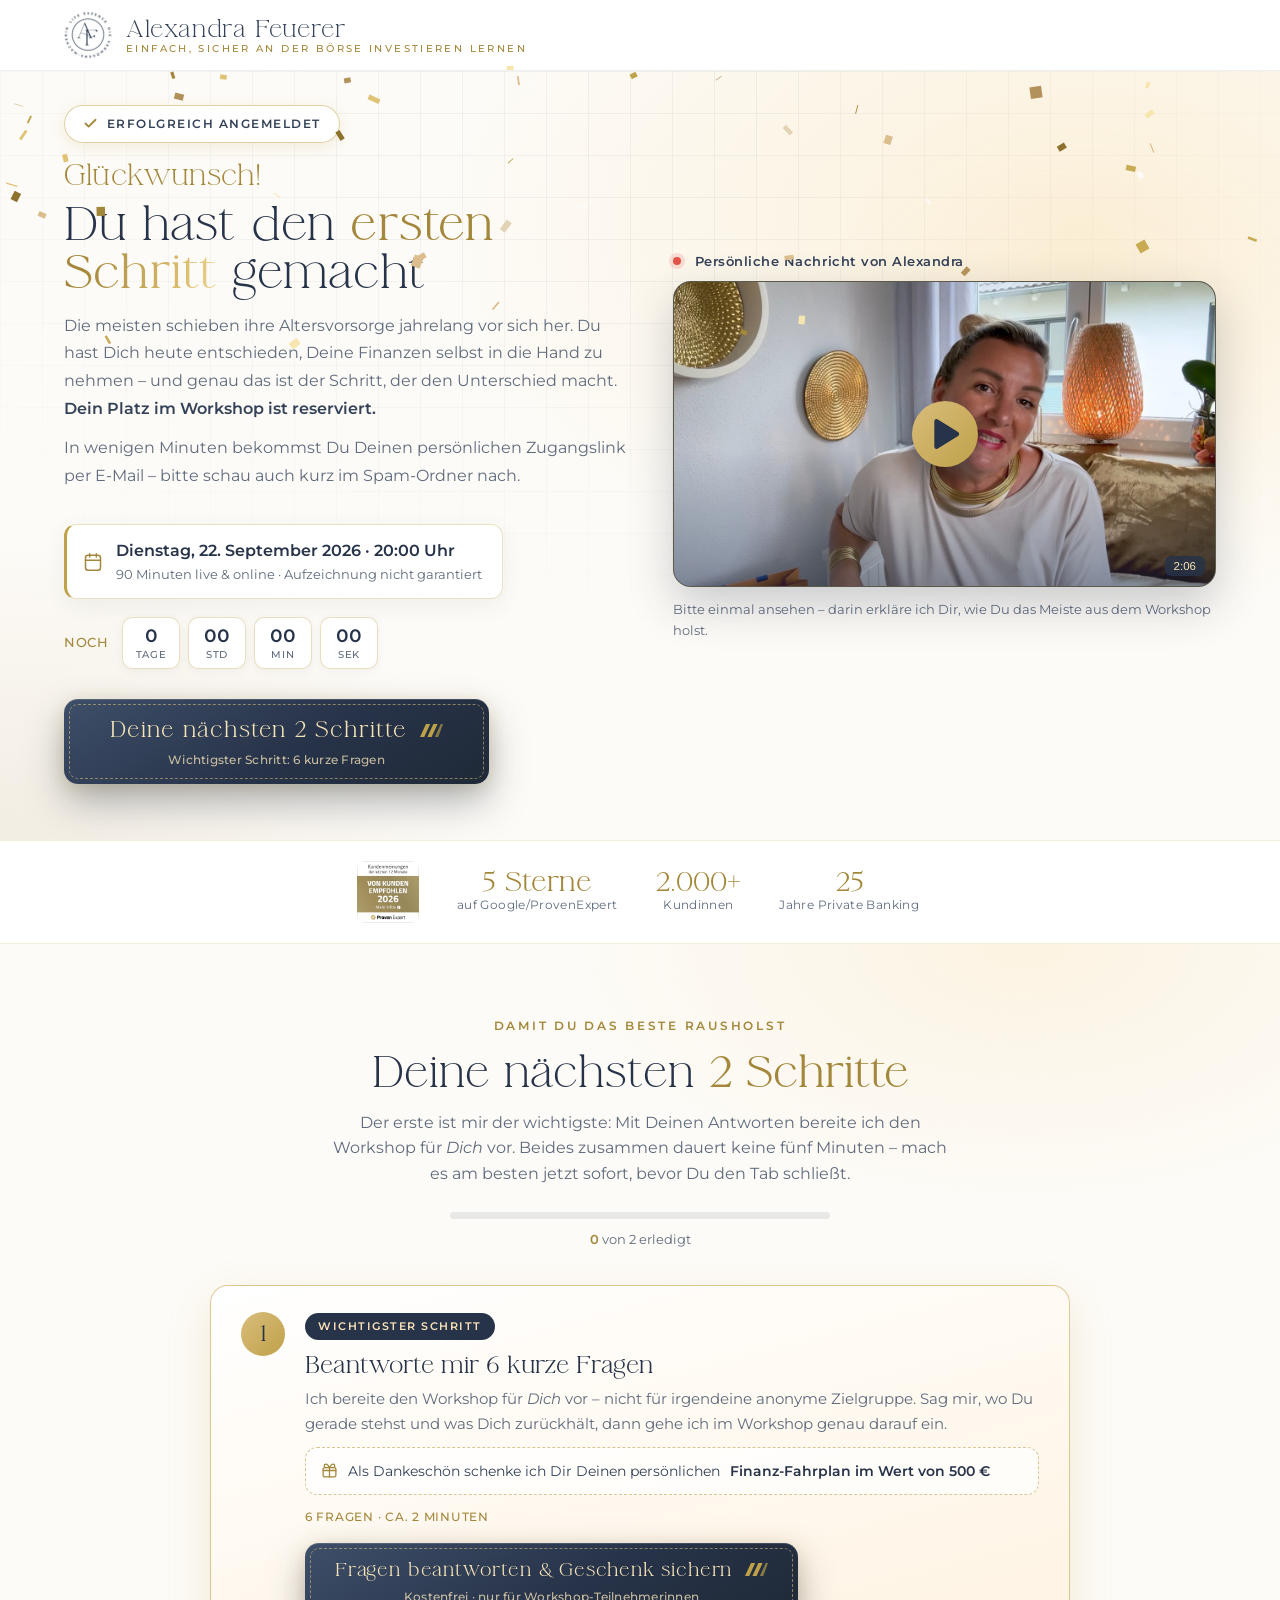
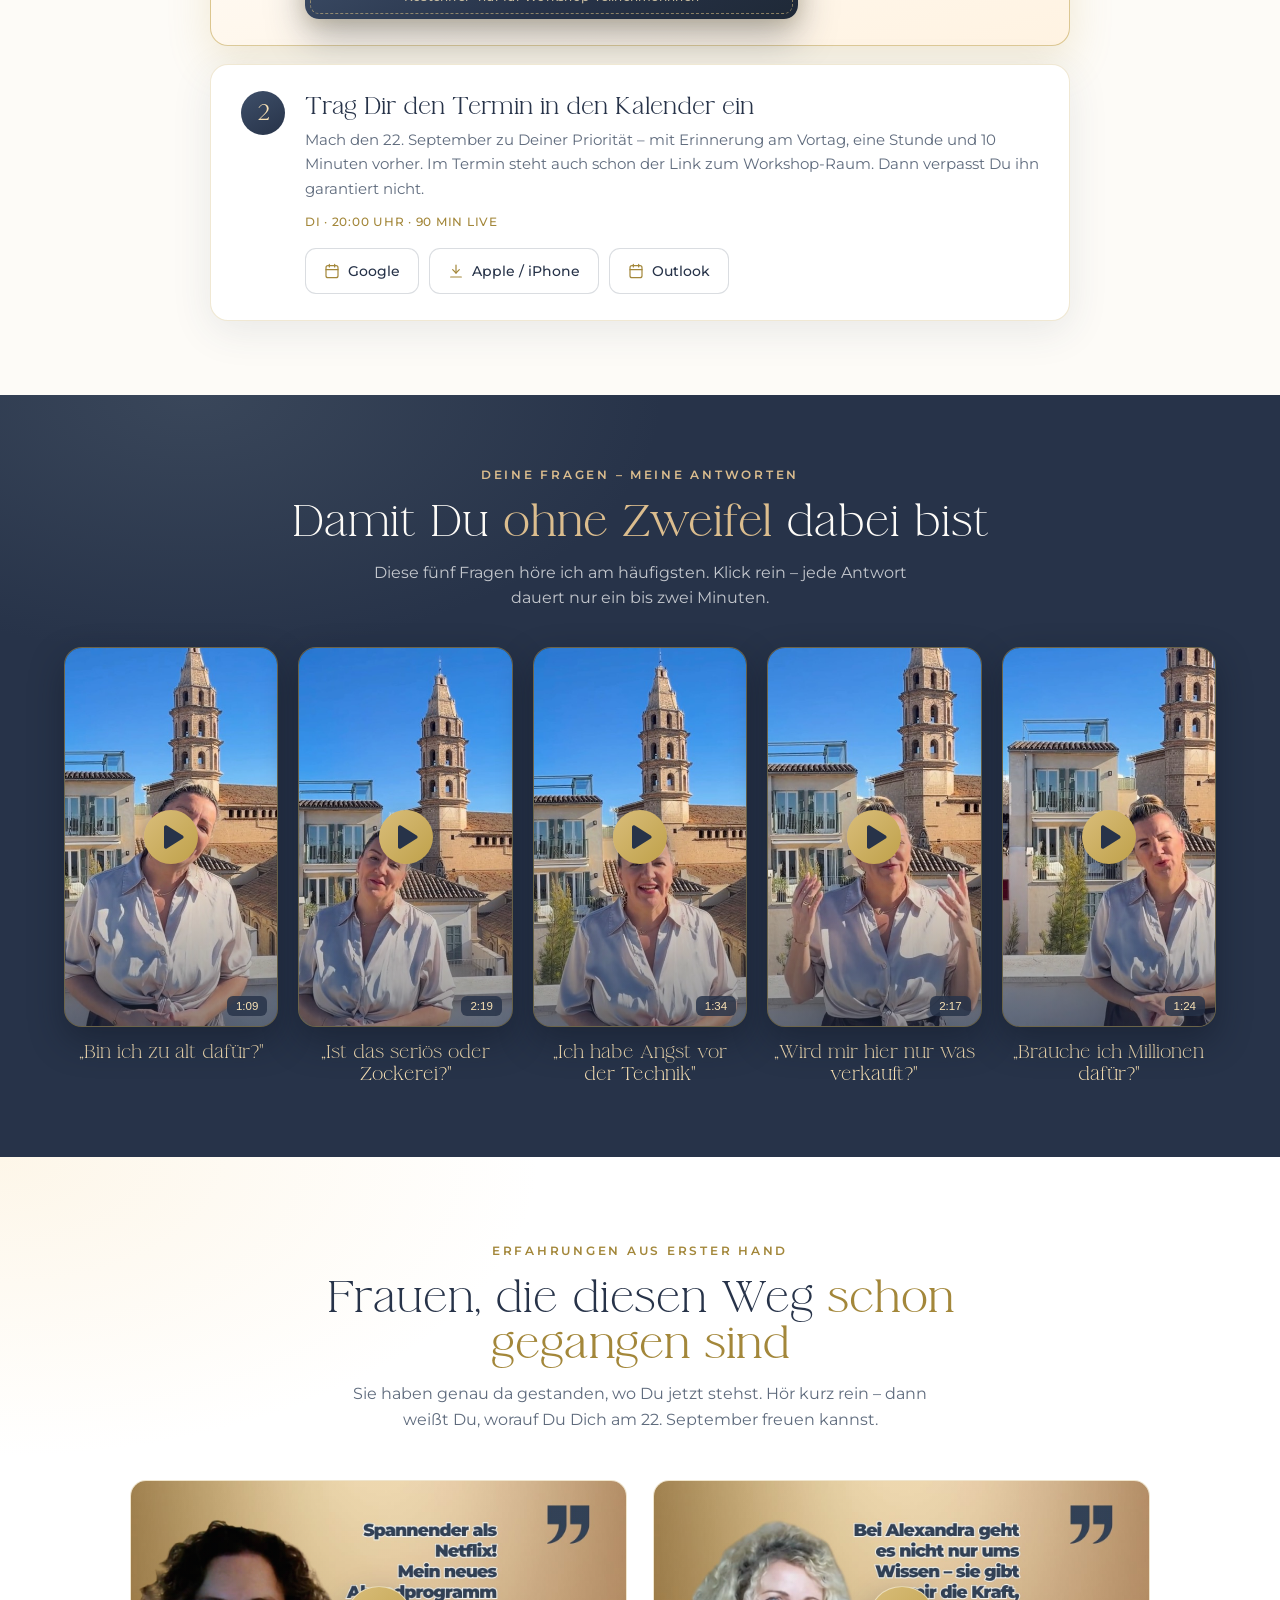
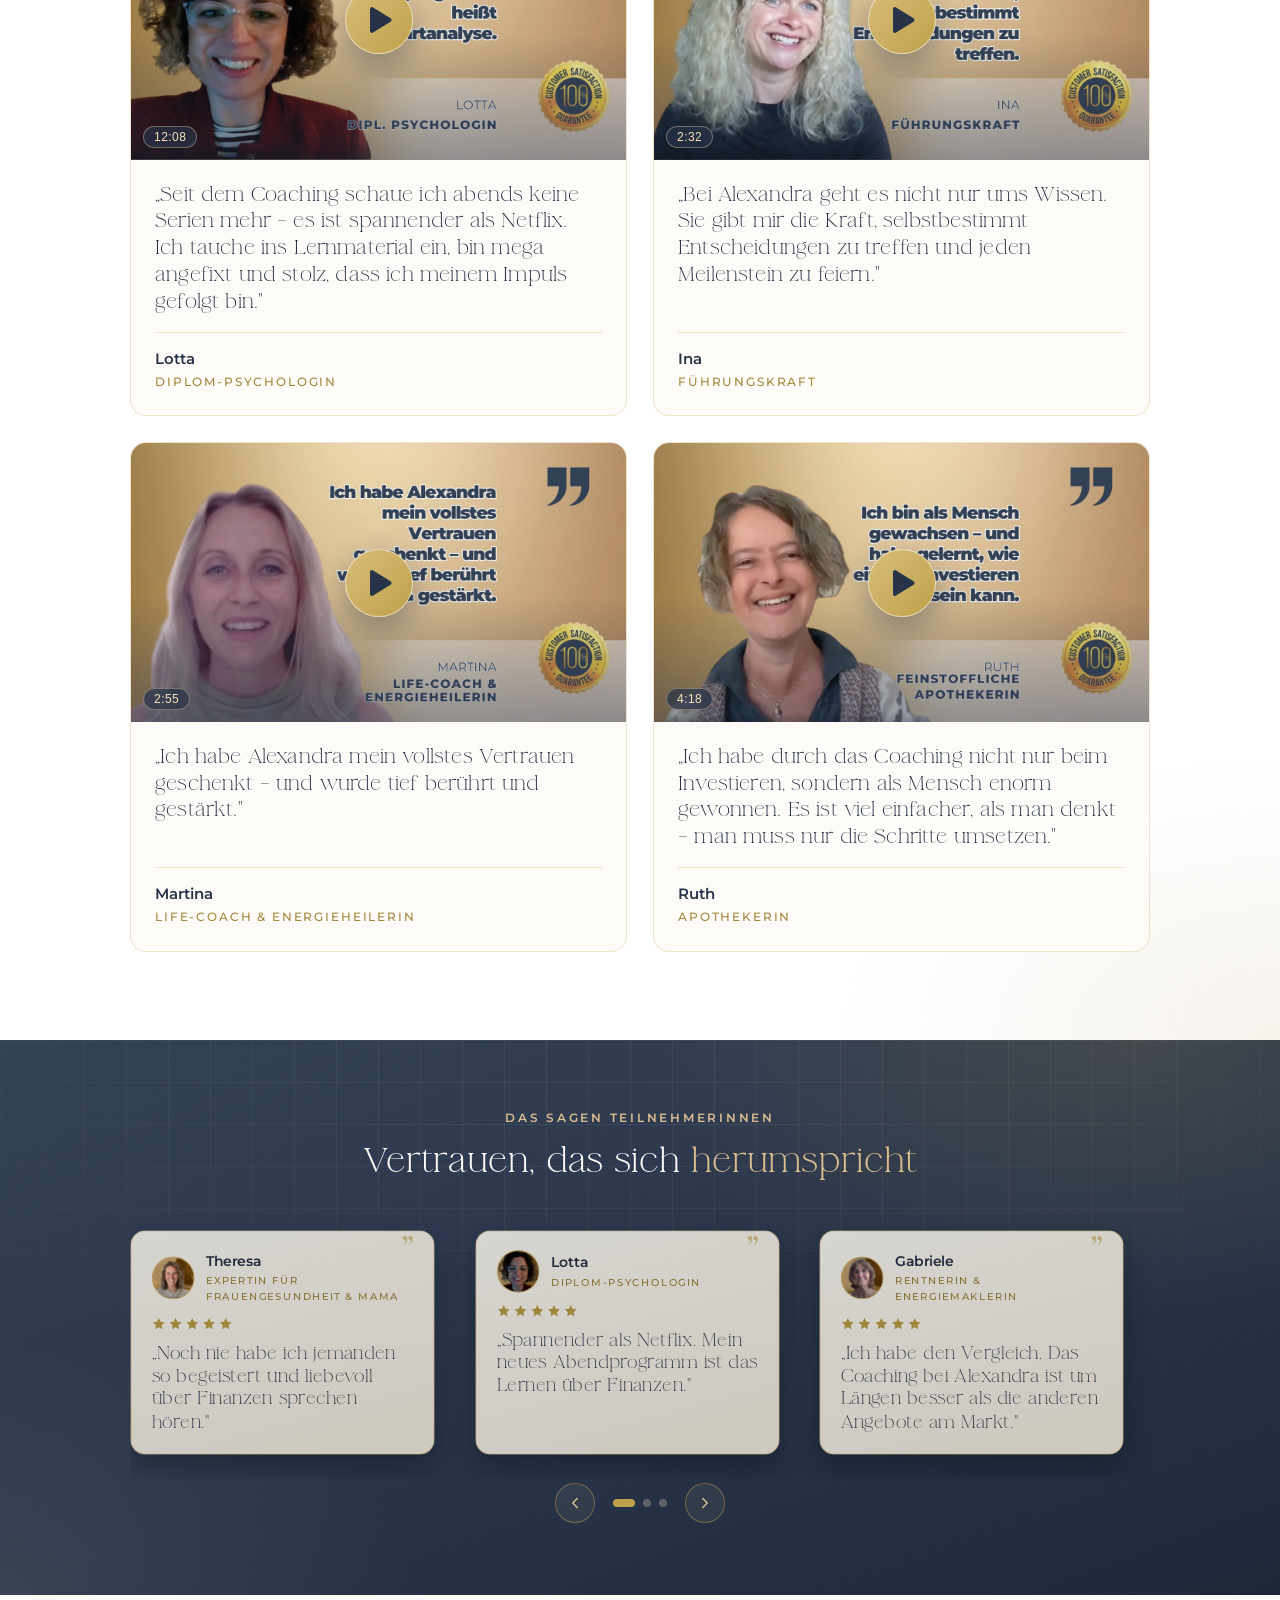
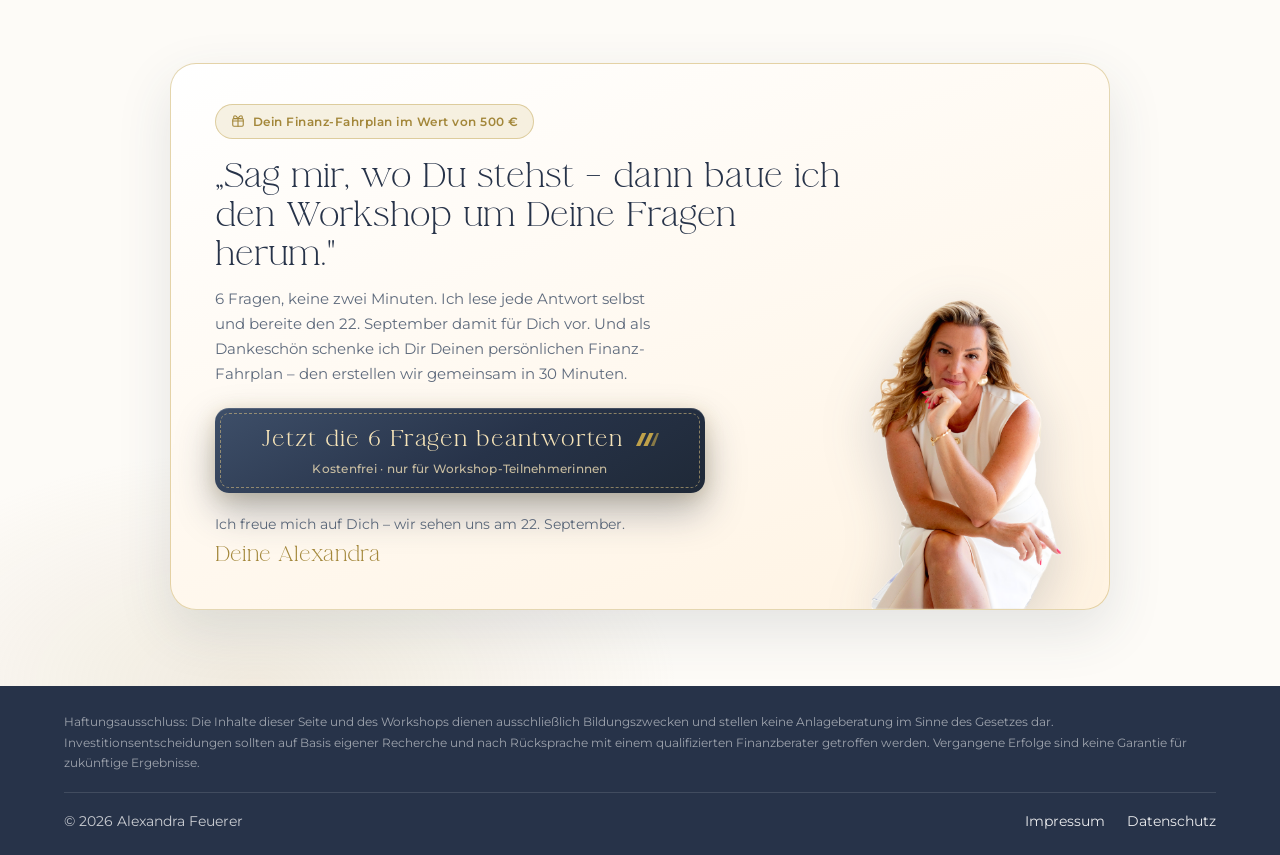
==== commit cb18c40c: "Funnel-Stand 18.08.: Umfrage, Terminbuchung, ActiveCampaign-Proxy Bisher nicht committeter Arbeitsst" ====
--- a/danke/index.html
+++ b/danke/index.html
@@ -11,7 +11,7 @@
   <link rel="preconnect" href="https://fonts.googleapis.com">
   <link rel="preconnect" href="https://fonts.gstatic.com" crossorigin>
   <link href="https://fonts.googleapis.com/css2?family=Montserrat:wght@400;500;600&display=swap" rel="stylesheet">
-  <link rel="stylesheet" href="../assets/css/main.css?v=20260819">
+  <link rel="stylesheet" href="../assets/css/main.css?v=20260826">
 
   <!-- Google Tag Manager: Container-ID eintragen und Kommentar entfernen -->
   <!--
@@ -29,7 +29,7 @@
         <img class="brand__logo" src="../assets/img/logo-blau.svg" alt="Alexandra Feuerer Logo" width="108" height="104">
         <span class="brand__text">
           <span class="brand__name">Alexandra Feuerer</span>
-          <span class="brand__claim">Finanzielle Freiheit durch Wissen</span>
+          <span class="brand__claim">Einfach, sicher an der Börse investieren lernen</span>
         </span>
       </a>
     </div>
@@ -38,7 +38,7 @@
   <!-- ================= Hero: Bestätigung + Willkommens-Video =================
        Personalisierung: [data-name-slot] wird per JS mit dem Vornamen aus der
        URL (?vorname=) befüllt, [data-name-if] nur dann eingeblendet. -->
-  <section class="hero dhero">
+  <section class="hero dhero" data-confetti>
     <span class="hero__glow" aria-hidden="true"></span>
     <span class="hero__sparkles" aria-hidden="true">
       <span></span><span></span><span></span><span></span><span></span><span></span>
@@ -115,10 +115,10 @@
 
         <a class="cta dhero__cta" href="#schritte" data-reveal="6" data-track="cta_steps" data-track-position="hero">
           <span class="cta__label">
-            Deine nächsten Schritte
+            Deine nächsten 2 Schritte
             <svg width="24" height="13" viewBox="0 0 24 13" fill="currentColor" aria-hidden="true"><path d="M7 0h4.2L5.2 13H1z"/><path d="M14.4 0h4.2l-6 13h-4.2z"/><path d="M21.8 0H24l-4.8 13h-3.4z" opacity="0.65"/></svg>
           </span>
-          <span class="cta__note">Dauert keine 3 Minuten</span>
+          <span class="cta__note">Wichtigster Schritt: 6 kurze Fragen</span>
         </a>
       </div>
 
@@ -132,12 +132,8 @@
            alt="ProvenExpert-Siegel: Von Kunden empfohlen 2026" width="72" height="72" loading="lazy">
       <div class="trustrow__facts">
         <div class="trustfact">
-          <span class="trustfact__num">4,98<span class="trustfact__sub">/5</span></span>
-          <span class="trustfact__label">auf ProvenExpert</span>
-        </div>
-        <div class="trustfact">
-          <span class="trustfact__num">100&nbsp;%</span>
-          <span class="trustfact__label">Weiterempfehlung</span>
+          <span class="trustfact__num">5 Sterne</span>
+          <span class="trustfact__label">auf Google/ProvenExpert</span>
         </div>
         <div class="trustfact">
           <span class="trustfact__num">2.000+</span>
@@ -151,31 +147,69 @@
     </div>
   </section>
 
-  <!-- ================= Die 3 nächsten Schritte =================
-       Jeder Schritt lässt sich abhaken (localStorage, setupDankeSteps in main.js). -->
+  <!-- ================= Die 2 nächsten Schritte =================
+       Jeder Schritt lässt sich abhaken (localStorage, setupDankeSteps in main.js).
+       Bewusst nur zwei: Alles auf dieser Seite zieht auf die 6 Fragen. Die
+       WhatsApp-Community kommt erst nach der Umfrage (danke/geschenk/). -->
   <section class="steps" id="schritte">
     <div class="container">
 
       <div class="steps__head" data-scroll-reveal>
         <span class="section-kicker">Damit Du das Beste rausholst</span>
         <h2 class="section-title">
-          Deine nächsten <span class="accent">4 Schritte</span><span data-name-if>, <span data-name-slot></span></span>
+          Deine nächsten <span class="accent">2 Schritte</span><span data-name-if>, <span data-name-slot></span></span>
         </h2>
         <p class="section-sub">
-          Zusammen keine fünf Minuten. Mach sie am besten jetzt sofort,
-          bevor Du den Tab schließt – danach ist alles erledigt.
+          Der erste ist mir der wichtigste: Mit Deinen Antworten bereite ich den
+          Workshop für <em>Dich</em> vor. Beides zusammen dauert keine fünf Minuten –
+          mach es am besten jetzt sofort, bevor Du den Tab schließt.
         </p>
       </div>
 
       <div class="steps__progress" data-scroll-reveal>
         <div class="steps__bar"><span class="steps__bar-fill" data-steps-fill></span></div>
-        <p class="steps__count"><strong data-steps-count>0</strong> von 4 erledigt</p>
+        <p class="steps__count"><strong data-steps-count>0</strong> von 2 erledigt</p>
       </div>
 
       <ol class="steps__list">
 
+        <!-- Kernschritt: die Umfrage. Steht bewusst an erster Stelle und ist
+             optisch hervorgehoben (.step--key) - hier wird der Lead qualifiziert
+             und der Termin angebahnt. -->
+        <li class="step step--key" data-step="umfrage" data-scroll-reveal>
+          <span class="step__num" aria-hidden="true">1</span>
+          <span class="step__check" aria-hidden="true">
+            <svg width="16" height="16" viewBox="0 0 24 24" fill="none" stroke="currentColor" stroke-width="3" stroke-linecap="round" stroke-linejoin="round"><polyline points="20 6 9 17 4 12"/></svg>
+          </span>
+          <div class="step__body">
+            <span class="step__ribbon">Wichtigster Schritt</span>
+            <h3 class="step__title">Beantworte mir 6 kurze Fragen</h3>
+            <p class="step__text">
+              Ich bereite den Workshop für <em>Dich</em> vor – nicht für irgendeine
+              anonyme Zielgruppe. Sag mir, wo Du gerade stehst und was Dich zurückhält,
+              dann gehe ich im Workshop genau darauf ein.
+            </p>
+            <p class="step__gift">
+              <svg width="17" height="17" viewBox="0 0 24 24" fill="none" stroke="currentColor" stroke-width="1.8" stroke-linecap="round" stroke-linejoin="round" aria-hidden="true"><rect x="3" y="8" width="18" height="13" rx="2"/><path d="M12 8v13M3 12h18"/><path d="M12 8S9.5 3 7 3a2.5 2.5 0 0 0 0 5M12 8s2.5-5 5-5a2.5 2.5 0 0 1 0 5"/></svg>
+              Als Dankeschön schenke ich Dir Deinen persönlichen
+              <strong>Finanz-Fahrplan im Wert von 500&nbsp;€</strong>
+            </p>
+            <p class="step__meta">6 Fragen · ca. 2 Minuten</p>
+            <div class="step__actions">
+              <a class="cta step__cta" href="umfrage/" data-carry-name
+                 data-step-action data-track="survey_start" data-track-position="steps">
+                <span class="cta__label">
+                  Fragen beantworten &amp; Geschenk sichern
+                  <svg width="24" height="13" viewBox="0 0 24 13" fill="currentColor" aria-hidden="true"><path d="M7 0h4.2L5.2 13H1z"/><path d="M14.4 0h4.2l-6 13h-4.2z"/><path d="M21.8 0H24l-4.8 13h-3.4z" opacity="0.65"/></svg>
+                </span>
+                <span class="cta__note">Kostenfrei · nur für Workshop-Teilnehmerinnen</span>
+              </a>
+            </div>
+          </div>
+        </li>
+
         <li class="step" data-step="kalender" data-scroll-reveal>
-          <span class="step__num" aria-hidden="true">1</span>
+          <span class="step__num" aria-hidden="true">2</span>
           <span class="step__check" aria-hidden="true">
             <svg width="16" height="16" viewBox="0 0 24 24" fill="none" stroke="currentColor" stroke-width="3" stroke-linecap="round" stroke-linejoin="round"><polyline points="20 6 9 17 4 12"/></svg>
           </span>
@@ -209,87 +243,6 @@
           </div>
         </li>
 
-        <!-- Kernschritt: die Umfrage. Optisch hervorgehoben (.step--key),
-             weil hier der Lead qualifiziert und der Termin angebahnt wird. -->
-        <li class="step step--key" data-step="umfrage" data-scroll-reveal>
-          <span class="step__num" aria-hidden="true">2</span>
-          <span class="step__check" aria-hidden="true">
-            <svg width="16" height="16" viewBox="0 0 24 24" fill="none" stroke="currentColor" stroke-width="3" stroke-linecap="round" stroke-linejoin="round"><polyline points="20 6 9 17 4 12"/></svg>
-          </span>
-          <div class="step__body">
-            <span class="step__ribbon">Wichtigster Schritt</span>
-            <h3 class="step__title">Beantworte mir 6 kurze Fragen</h3>
-            <p class="step__text">
-              Ich bereite den Workshop für <em>Dich</em> vor – nicht für irgendeine
-              anonyme Zielgruppe. Sag mir, wo Du gerade stehst und was Dich zurückhält,
-              dann gehe ich im Workshop genau darauf ein.
-            </p>
-            <p class="step__gift">
-              <svg width="17" height="17" viewBox="0 0 24 24" fill="none" stroke="currentColor" stroke-width="1.8" stroke-linecap="round" stroke-linejoin="round" aria-hidden="true"><rect x="3" y="8" width="18" height="13" rx="2"/><path d="M12 8v13M3 12h18"/><path d="M12 8S9.5 3 7 3a2.5 2.5 0 0 0 0 5M12 8s2.5-5 5-5a2.5 2.5 0 0 1 0 5"/></svg>
-              Als Dankeschön schenke ich Dir Deinen persönlichen
-              <strong>Finanz-Fahrplan im Wert von 500&nbsp;€</strong>
-            </p>
-            <p class="step__meta">6 Fragen · ca. 2 Minuten</p>
-            <div class="step__actions">
-              <a class="cta step__cta" href="umfrage/" data-carry-name
-                 data-step-action data-track="survey_start" data-track-position="steps">
-                <span class="cta__label">
-                  Fragen beantworten &amp; Geschenk sichern
-                  <svg width="24" height="13" viewBox="0 0 24 13" fill="currentColor" aria-hidden="true"><path d="M7 0h4.2L5.2 13H1z"/><path d="M14.4 0h4.2l-6 13h-4.2z"/><path d="M21.8 0H24l-4.8 13h-3.4z" opacity="0.65"/></svg>
-                </span>
-                <span class="cta__note">Kostenfrei · nur für Workshop-Teilnehmerinnen</span>
-              </a>
-            </div>
-          </div>
-        </li>
-
-        <li class="step step--wa" data-step="whatsapp" data-scroll-reveal>
-          <span class="step__num" aria-hidden="true">3</span>
-          <span class="step__check" aria-hidden="true">
-            <svg width="16" height="16" viewBox="0 0 24 24" fill="none" stroke="currentColor" stroke-width="3" stroke-linecap="round" stroke-linejoin="round"><polyline points="20 6 9 17 4 12"/></svg>
-          </span>
-          <div class="step__body">
-            <h3 class="step__title">Komm in meine WhatsApp-Community</h3>
-            <p class="step__text">
-              Dort bekommst Du Deine Erinnerung kurz vor dem Start, regelmäßige Impulse
-              und den direkten Draht zu mir. Vor dem Workshop melde ich mich persönlich bei Dir.
-            </p>
-            <p class="step__meta">Über 2.000 Frauen sind schon dabei</p>
-            <div class="step__actions">
-              <a class="btn-wa" target="_blank" rel="noopener"
-                 data-step-action data-track="whatsapp_join" data-track-position="steps"
-                 data-wa-sign="Viele Grüße,"
-                 href="https://api.whatsapp.com/send/?phone=%2B4915560647029&amp;text=Hallo+Alexandra%21+Ich+m%C3%B6chte+in+deine+WhatsApp-Community+und+meine+Workshop-Erinnerungen+erhalten.&amp;type=phone_number&amp;app_absent=0">
-                <svg width="18" height="18" viewBox="0 0 24 24" fill="currentColor" aria-hidden="true"><path d="M20.52 3.449A11.815 11.815 0 0012.05 0C5.495 0 .16 5.335.157 11.892c0 2.096.547 4.142 1.588 5.945L.057 24l6.305-1.654a11.882 11.882 0 005.683 1.448h.005c6.554 0 11.89-5.335 11.893-11.893a11.821 11.821 0 00-3.423-8.452zM12.05 21.785h-.004a9.87 9.87 0 01-5.031-1.378l-.361-.214-3.741.982.998-3.648-.235-.374a9.86 9.86 0 01-1.51-5.26c.001-5.45 4.436-9.884 9.888-9.884 2.64 0 5.122 1.03 6.988 2.898a9.825 9.825 0 012.893 6.994c-.003 5.45-4.437 9.884-9.885 9.884zm5.424-7.403c-.297-.149-1.758-.868-2.031-.967-.272-.099-.47-.149-.669.149-.198.297-.767.967-.94 1.165-.173.198-.347.223-.644.074-.297-.149-1.255-.463-2.39-1.475-.884-.788-1.48-1.761-1.654-2.059-.173-.297-.019-.458.13-.606.134-.133.297-.347.446-.52.149-.174.198-.298.297-.496.099-.199.05-.372-.025-.521-.074-.149-.669-1.612-.916-2.207-.242-.579-.487-.501-.669-.51l-.57-.01c-.198 0-.52.074-.792.372-.272.297-1.04 1.016-1.04 2.479 0 1.462 1.065 2.875 1.213 3.073.149.198 2.096 3.2 5.077 4.487.709.306 1.263.489 1.694.626.712.226 1.36.194 1.872.118.571-.085 1.758-.719 2.006-1.413.248-.694.248-1.289.173-1.413-.074-.124-.272-.198-.57-.347z"/></svg>
-                Community beitreten
-              </a>
-            </div>
-          </div>
-        </li>
-
-        <li class="step" data-step="videos" data-scroll-reveal>
-          <span class="step__num" aria-hidden="true">4</span>
-          <span class="step__check" aria-hidden="true">
-            <svg width="16" height="16" viewBox="0 0 24 24" fill="none" stroke="currentColor" stroke-width="3" stroke-linecap="round" stroke-linejoin="round"><polyline points="20 6 9 17 4 12"/></svg>
-          </span>
-          <div class="step__body">
-            <h3 class="step__title">Wenn Du noch Fragen hast: 5 kurze Antwort-Videos</h3>
-            <p class="step__text">
-              „Bin ich zu alt?", „Ist das seriös?", „Ich habe Angst vor der Technik" –
-              die häufigsten Fragen habe ich Dir persönlich beantwortet.
-              Kein Muss, aber es nimmt die letzten Zweifel.
-            </p>
-            <p class="step__meta">5 Videos · je 1–2 Minuten</p>
-            <div class="step__actions">
-              <a class="btn-cal" href="#antworten"
-                 data-step-action data-track="goto_answers" data-track-position="steps">
-                <svg width="16" height="16" viewBox="0 0 24 24" fill="currentColor" aria-hidden="true"><path d="M8 5v14l11-7z"/></svg>
-                Videos ansehen
-              </a>
-            </div>
-          </div>
-        </li>
-
       </ol>
     </div>
   </section>
@@ -315,7 +268,6 @@
           <div class="vplayer vplayer--portrait">
             <button class="vplayer__media" type="button"
                     data-video-id="1168415011" data-video-name="antwort_zu_alt" data-video-base="vplayer"
-                    data-step-action data-step-target="videos"
                     aria-label="Video abspielen: Bin ich zu alt dafür?">
               <img class="vplayer__thumb" src="../assets/img/answer-alt.jpg"
                    alt="Alexandra Feuerer beantwortet die Frage: Bin ich zu alt dafür?"
@@ -333,7 +285,6 @@
           <div class="vplayer vplayer--portrait">
             <button class="vplayer__media" type="button"
                     data-video-id="1168414050" data-video-name="antwort_serioes" data-video-base="vplayer"
-                    data-step-action data-step-target="videos"
                     aria-label="Video abspielen: Ist das seriös oder Zockerei?">
               <img class="vplayer__thumb" src="../assets/img/answer-serioes.jpg"
                    alt="Alexandra Feuerer beantwortet die Frage: Ist das seriös oder Zockerei?"
@@ -351,7 +302,6 @@
           <div class="vplayer vplayer--portrait">
             <button class="vplayer__media" type="button"
                     data-video-id="1168414626" data-video-name="antwort_technik" data-video-base="vplayer"
-                    data-step-action data-step-target="videos"
                     aria-label="Video abspielen: Ich habe Angst vor der Technik">
               <img class="vplayer__thumb" src="../assets/img/answer-technik.jpg"
                    alt="Alexandra Feuerer beantwortet die Frage: Ich habe Angst vor der Technik"
@@ -369,7 +319,6 @@
           <div class="vplayer vplayer--portrait">
             <button class="vplayer__media" type="button"
                     data-video-id="1168414358" data-video-name="antwort_verkauf" data-video-base="vplayer"
-                    data-step-action data-step-target="videos"
                     aria-label="Video abspielen: Wird mir hier nur was verkauft?">
               <img class="vplayer__thumb" src="../assets/img/answer-verkauf.jpg"
                    alt="Alexandra Feuerer beantwortet die Frage: Wird mir hier nur was verkauft?"
@@ -387,7 +336,6 @@
           <div class="vplayer vplayer--portrait">
             <button class="vplayer__media" type="button"
                     data-video-id="1168414816" data-video-name="antwort_millionen" data-video-base="vplayer"
-                    data-step-action data-step-target="videos"
                     aria-label="Video abspielen: Brauche ich Millionen dafür?">
               <img class="vplayer__thumb" src="../assets/img/answer-millionen.jpg"
                    alt="Alexandra Feuerer beantwortet die Frage: Brauche ich Millionen dafür?"
@@ -653,34 +601,38 @@
     </div>
   </section>
 
-  <!-- ================= Abschluss: WhatsApp-Community ================= -->
-  <section class="wacta" id="community">
+  <!-- ================= Abschluss: zurück zu den 6 Fragen =================
+       Bewusst derselbe CTA wie in Schritt 1 – diese Seite hat nur ein Ziel.
+       Die WhatsApp-Community stand hier früher und ist bewusst raus: Sie kommt
+       erst nach der Umfrage (danke/geschenk/), wenn das Commitment steht. -->
+  <section class="wacta" id="fragen">
     <div class="container">
       <div class="wacta__box" data-scroll-reveal>
 
         <div class="wacta__body">
-          <span class="wacta__chip">
-            <svg width="14" height="14" viewBox="0 0 24 24" fill="currentColor" aria-hidden="true"><path d="M20.52 3.449A11.815 11.815 0 0012.05 0C5.495 0 .16 5.335.157 11.892c0 2.096.547 4.142 1.588 5.945L.057 24l6.305-1.654a11.882 11.882 0 005.683 1.448h.005c6.554 0 11.89-5.335 11.893-11.893a11.821 11.821 0 00-3.423-8.452zM12.05 21.785h-.004a9.87 9.87 0 01-5.031-1.378l-.361-.214-3.741.982.998-3.648-.235-.374a9.86 9.86 0 01-1.51-5.26c.001-5.45 4.436-9.884 9.888-9.884 2.64 0 5.122 1.03 6.988 2.898a9.825 9.825 0 012.893 6.994c-.003 5.45-4.437 9.884-9.885 9.884z"/></svg>
-            Über 2.000 Frauen sind schon dabei
+          <span class="wacta__chip wacta__chip--gold">
+            <svg width="14" height="14" viewBox="0 0 24 24" fill="none" stroke="currentColor" stroke-width="1.9" stroke-linecap="round" stroke-linejoin="round" aria-hidden="true"><rect x="3" y="8" width="18" height="13" rx="2"/><path d="M12 8v13M3 12h18"/><path d="M12 8S9.5 3 7 3a2.5 2.5 0 0 0 0 5M12 8s2.5-5 5-5a2.5 2.5 0 0 1 0 5"/></svg>
+            Dein Finanz-Fahrplan im Wert von 500 €
           </span>
 
           <p class="wacta__quote">
-            „Du musst diesen Weg nicht alleine gehen – und Du sollst ihn auch nicht
-            alleine gehen müssen."
+            „Sag mir, wo Du stehst – dann baue ich den Workshop um Deine Fragen herum."
           </p>
 
           <p class="wacta__text">
-            In meiner WhatsApp-Community bekommst Du Deine Workshop-Erinnerung,
-            regelmäßige Impulse und den direkten Draht zu mir. Ein Klick, jederzeit kündbar.
+            6 Fragen, keine zwei Minuten. Ich lese jede Antwort selbst und bereite den
+            22. September damit für Dich vor. Und als Dankeschön schenke ich Dir Deinen
+            persönlichen Finanz-Fahrplan – den erstellen wir gemeinsam in 30 Minuten.
           </p>
 
-          <a class="btn-wa btn-wa--lg" target="_blank" rel="noopener"
-             data-step-action data-step-target="whatsapp"
-             data-track="whatsapp_join" data-track-position="final"
-             data-wa-sign="Viele Grüße,"
-             href="https://api.whatsapp.com/send/?phone=%2B4915560647029&amp;text=Hallo+Alexandra%21+Ich+m%C3%B6chte+in+deine+WhatsApp-Community+und+meine+Workshop-Erinnerungen+erhalten.&amp;type=phone_number&amp;app_absent=0">
-            <svg width="20" height="20" viewBox="0 0 24 24" fill="currentColor" aria-hidden="true"><path d="M20.52 3.449A11.815 11.815 0 0012.05 0C5.495 0 .16 5.335.157 11.892c0 2.096.547 4.142 1.588 5.945L.057 24l6.305-1.654a11.882 11.882 0 005.683 1.448h.005c6.554 0 11.89-5.335 11.893-11.893a11.821 11.821 0 00-3.423-8.452zM12.05 21.785h-.004a9.87 9.87 0 01-5.031-1.378l-.361-.214-3.741.982.998-3.648-.235-.374a9.86 9.86 0 01-1.51-5.26c.001-5.45 4.436-9.884 9.888-9.884 2.64 0 5.122 1.03 6.988 2.898a9.825 9.825 0 012.893 6.994c-.003 5.45-4.437 9.884-9.885 9.884zm5.424-7.403c-.297-.149-1.758-.868-2.031-.967-.272-.099-.47-.149-.669.149-.198.297-.767.967-.94 1.165-.173.198-.347.223-.644.074-.297-.149-1.255-.463-2.39-1.475-.884-.788-1.48-1.761-1.654-2.059-.173-.297-.019-.458.13-.606.134-.133.297-.347.446-.52.149-.174.198-.298.297-.496.099-.199.05-.372-.025-.521-.074-.149-.669-1.612-.916-2.207-.242-.579-.487-.501-.669-.51l-.57-.01c-.198 0-.52.074-.792.372-.272.297-1.04 1.016-1.04 2.479 0 1.462 1.065 2.875 1.213 3.073.149.198 2.096 3.2 5.077 4.487.709.306 1.263.489 1.694.626.712.226 1.36.194 1.872.118.571-.085 1.758-.719 2.006-1.413.248-.694.248-1.289.173-1.413-.074-.124-.272-.198-.57-.347z"/></svg>
-            Jetzt der Community beitreten
+          <a class="cta" href="umfrage/" data-carry-name
+             data-step-action data-step-target="umfrage"
+             data-track="survey_start" data-track-position="final">
+            <span class="cta__label">
+              Jetzt die 6 Fragen beantworten
+              <svg width="24" height="13" viewBox="0 0 24 13" fill="currentColor" aria-hidden="true"><path d="M7 0h4.2L5.2 13H1z"/><path d="M14.4 0h4.2l-6 13h-4.2z"/><path d="M21.8 0H24l-4.8 13h-3.4z" opacity="0.65"/></svg>
+            </span>
+            <span class="cta__note">Kostenfrei · nur für Workshop-Teilnehmerinnen</span>
           </a>
 
           <p class="wacta__signoff">
@@ -715,6 +667,6 @@
     </div>
   </footer>
 
-  <script src="../assets/js/main.js?v=20260819"></script>
+  <script src="../assets/js/main.js?v=20260826"></script>
 </body>
 </html>
--- a/assets/css/main.css
+++ b/assets/css/main.css
@@ -545,6 +545,32 @@
   color: rgba(245, 227, 184, 0.78);
 }
 
+/* Kompakte Variante: gleicher Look, aber leiser – für sekundäre Sprungmarken
+   (z. B. Hero -> Kalender), die dem Haupt-CTA einer Seite nicht die Show stehlen. */
+.cta--sm {
+  padding: 12px 30px 11px;
+  border-radius: 12px;
+  box-shadow:
+    0 12px 26px rgba(39, 51, 73, 0.28),
+    0 3px 12px rgba(191, 161, 74, 0.24),
+    inset 0 1px 0 rgba(255, 255, 255, 0.14);
+}
+
+.cta--sm::before {
+  inset: 4px;
+  border-radius: 8px;
+}
+
+.cta--sm .cta__label {
+  gap: 10px;
+  font-size: 1.02rem;
+}
+
+.cta--sm .cta__label svg {
+  width: 20px;
+  height: 11px;
+}
+
 /* Trust-Zeile mit ProvenExpert-Siegel */
 .hero__trust {
   display: flex;
@@ -1179,6 +1205,335 @@
   margin-top: 34px;
 }
 
+/* ----------------------------------------------------------------
+   Mythen-Check ("#mythen")
+   Zwei Spalten kompakter Karten: Vorurteil als Serif-Zitat, darunter die
+   Antwort. Absichtlich flach gehalten, damit acht Einwaende nicht die
+   halbe Seite fuellen.
+   ---------------------------------------------------------------- */
+.myths {
+  position: relative;
+  padding: 74px 0 78px;
+  background:
+    radial-gradient(700px 400px at 88% 0%, rgba(205, 186, 153, 0.2), transparent 66%),
+    var(--cream);
+  overflow: clip;
+}
+
+.myths__head {
+  max-width: 60ch;
+  margin-bottom: 34px;
+}
+
+.myths__lead {
+  margin: 14px 0 0;
+  font-size: 1rem;
+  line-height: 1.7;
+  color: var(--text-muted);
+}
+
+.myths__grid {
+  display: grid;
+  grid-template-columns: repeat(2, minmax(0, 1fr));
+  gap: 14px 18px;
+  margin: 0;
+  padding: 0;
+  list-style: none;
+}
+
+.myth {
+  position: relative;
+  padding: 20px 22px 20px 24px;
+  border: 1px solid rgba(191, 161, 74, 0.24);
+  border-radius: 12px;
+  background: rgba(255, 255, 255, 0.72);
+}
+
+/* Goldener Balken links – ersetzt ein Icon und haelt die Karte flach */
+.myth::before {
+  content: "";
+  position: absolute;
+  top: 20px;
+  bottom: 20px;
+  left: 0;
+  width: 3px;
+  border-radius: 0 3px 3px 0;
+  background: linear-gradient(180deg, var(--champagne-soft), var(--gold-deep));
+}
+
+.myth__claim {
+  margin: 0 0 9px;
+  font-family: var(--font-serif);
+  font-size: 1.12rem;
+  font-weight: 400;
+  line-height: 1.35;
+  color: var(--navy);
+}
+
+.myth__truth {
+  margin: 0;
+  font-size: 0.88rem;
+  line-height: 1.65;
+  color: var(--text-muted);
+}
+
+.myth__tag {
+  display: inline-block;
+  margin-right: 7px;
+  font-size: 0.62rem;
+  font-weight: 600;
+  letter-spacing: 0.16em;
+  text-transform: uppercase;
+  color: var(--gold-deep);
+}
+
+@media (max-width: 860px) {
+  .myths__grid {
+    grid-template-columns: minmax(0, 1fr);
+  }
+}
+
+@media (max-width: 600px) {
+  .myths {
+    padding: 56px 0 60px;
+  }
+
+  .myths__head {
+    margin-bottom: 26px;
+  }
+
+  .myth {
+    padding: 17px 18px 17px 20px;
+  }
+
+  .myth__claim {
+    font-size: 1.04rem;
+  }
+
+  .myth__truth {
+    font-size: 0.86rem;
+  }
+}
+
+/* ----------------------------------------------------------------
+   Persönlicher Brief ("#brief")
+   Papier-Karte auf Creme-Grund, leicht gekippt. Der Text wird beim
+   Scrollen wortweise aufgedeckt – die Wörter kommen aus main.js
+   (setupLetter) als .letter__w und werden mit .is-inked sichtbar.
+   Wichtig: Das Abdunkeln hängt an html[data-js], damit der Brief ohne
+   JavaScript vollständig lesbar bleibt.
+   ---------------------------------------------------------------- */
+.letter {
+  position: relative;
+  padding: 76px 0 84px;
+  background:
+    radial-gradient(780px 440px at 12% 0%, rgba(249, 226, 181, 0.38), transparent 66%),
+    radial-gradient(620px 380px at 92% 100%, rgba(205, 186, 153, 0.22), transparent 70%),
+    var(--cream);
+  overflow: clip;
+}
+
+.letter__wrap {
+  display: flex;
+  justify-content: center;
+}
+
+.letter__paper {
+  position: relative;
+  width: min(768px, 100%);
+  padding: 52px 56px 44px;
+  transform: rotate(-0.35deg);
+  border: 1px solid rgba(191, 161, 74, 0.26);
+  border-radius: 3px;
+  background:
+    linear-gradient(180deg, #fffefb 0%, #fffdf6 100%);
+  box-shadow:
+    0 28px 64px -30px rgba(52, 66, 88, 0.36),
+    0 2px 14px -8px rgba(52, 66, 88, 0.14);
+}
+
+/* Goldener Rand links wie beim Notizblock */
+.letter__paper::before {
+  content: "";
+  position: absolute;
+  top: 0;
+  bottom: 0;
+  left: 26px;
+  width: 1px;
+  background: linear-gradient(180deg, transparent, rgba(191, 161, 74, 0.32) 12%, rgba(191, 161, 74, 0.32) 88%, transparent);
+}
+
+/* Klebestreifen oben – macht aus der Karte eine angepinnte Notiz */
+.letter__tape {
+  position: absolute;
+  top: -13px;
+  left: 50%;
+  width: 128px;
+  height: 26px;
+  transform: translateX(-50%) rotate(-1.6deg);
+  background: linear-gradient(180deg, rgba(249, 226, 181, 0.82), rgba(205, 186, 153, 0.62));
+  border-left: 1px dashed rgba(255, 255, 255, 0.5);
+  border-right: 1px dashed rgba(255, 255, 255, 0.5);
+  box-shadow: 0 2px 6px -3px rgba(52, 66, 88, 0.3);
+}
+
+.letter__head {
+  display: flex;
+  align-items: center;
+  gap: 16px;
+  margin-bottom: 26px;
+  padding-bottom: 20px;
+  border-bottom: 1px solid rgba(191, 161, 74, 0.2);
+}
+
+.letter__avatar {
+  flex: none;
+  width: 64px;
+  height: 64px;
+  border-radius: 50%;
+  object-fit: cover;
+  border: 2px solid rgba(191, 161, 74, 0.4);
+}
+
+.letter__intro {
+  display: flex;
+  flex-direction: column;
+  gap: 4px;
+}
+
+.letter__kicker {
+  font-size: 0.66rem;
+  letter-spacing: 0.22em;
+  text-transform: uppercase;
+  color: var(--gold-deep);
+  font-weight: 500;
+}
+
+.letter__title {
+  margin: 0;
+  font-size: clamp(1.4rem, 2.4vw, 1.9rem);
+  font-weight: 400;
+}
+
+.letter__body p {
+  margin: 0 0 18px;
+  font-size: 1.04rem;
+  line-height: 1.85;
+  color: var(--text);
+}
+
+.letter__body p:last-child {
+  margin-bottom: 0;
+}
+
+.letter__body em {
+  font-style: italic;
+  color: var(--navy);
+}
+
+.letter__body strong {
+  font-weight: 600;
+  color: var(--navy);
+}
+
+/* Der Scroll-Effekt: noch nicht "geschriebene" Wörter stehen blass da.
+   Ohne data-js greift die Regel nicht – dann ist alles sofort lesbar. */
+html[data-js] .letter__body .letter__w {
+  opacity: 0.15;
+  transition: opacity 480ms ease;
+}
+
+html[data-js] .letter__body .letter__w.is-inked {
+  opacity: 1;
+}
+
+.letter__sign {
+  display: flex;
+  flex-direction: column;
+  gap: 2px;
+  margin-top: 30px;
+}
+
+/* Unterschrift: echter SVG-Pfad, der beim Scrollen gezeichnet wird.
+   Die Zuege liegen in Schreibreihenfolge im Markup – main.js laesst sie
+   nacheinander per stroke-dashoffset auflaufen. Ohne JS steht die
+   Unterschrift sofort fertig da (keine dasharray gesetzt). */
+.letter__sig {
+  display: block;
+  width: min(304px, 80%);
+  height: auto;
+  overflow: visible;
+  color: var(--gold-deep);
+  transform: rotate(-2.2deg);
+  transform-origin: left center;
+}
+
+.letter__role {
+  margin-top: 10px;
+  font-size: 0.76rem;
+  letter-spacing: 0.04em;
+  color: var(--text-muted);
+}
+
+.letter__cta {
+  margin-top: 30px;
+  padding-top: 26px;
+  border-top: 1px solid rgba(191, 161, 74, 0.2);
+}
+
+@media (max-width: 720px) {
+  .letter {
+    padding: 58px 0 64px;
+  }
+
+  .letter__paper {
+    padding: 40px 26px 34px;
+    transform: none;
+  }
+
+  .letter__paper::before {
+    left: 13px;
+  }
+
+  .letter__head {
+    gap: 13px;
+    margin-bottom: 22px;
+  }
+
+  .letter__avatar {
+    width: 52px;
+    height: 52px;
+  }
+
+  .letter__body p {
+    font-size: 0.98rem;
+    line-height: 1.8;
+  }
+
+  .letter__cta .cta {
+    width: 100%;
+  }
+
+  .letter__sig {
+    width: min(232px, 86%);
+  }
+}
+
+/* Kein Aufdecken bei reduzierter Bewegung – der Brief steht sofort da.
+   Das JS überspringt den Effekt zusätzlich, das hier ist der CSS-Fallback. */
+@media (prefers-reduced-motion: reduce) {
+  html[data-js] .letter__body .letter__w,
+  html[data-js] .letter__body .letter__w.is-inked {
+    opacity: 1;
+    transition: none;
+  }
+
+  .letter__paper,
+  .letter__sig {
+    transform: none;
+  }
+}
+
 /* ============================================================
    Video-Testimonials ("Stimmen")
    ============================================================ */
@@ -2077,14 +2432,24 @@
   gap: 12px;
 }
 
+/* Labels sind bewusst unsichtbar (Kundenwunsch: minimalere Formulare) –
+   die Beschriftung steht im Placeholder. Sie bleiben aber im DOM und per
+   `for` verknüpft, damit Screenreader und Autofill das Feld weiter kennen.
+   Deshalb kein `display:none`, sondern aus dem Bild geclippt.
+   Wer ein Feld ergänzt: Placeholder-Text nicht vergessen, sonst steht dort
+   eine leere Box. */
 .form label,
 .quiz__fields label {
-  display: block;
-  font-size: 0.78rem;
-  font-weight: 500;
-  letter-spacing: 0.02em;
-  color: var(--navy);
-  margin-bottom: 5px;
+  position: absolute;
+  width: 1px;
+  height: 1px;
+  margin: -1px;
+  padding: 0;
+  overflow: hidden;
+  clip: rect(0 0 0 0);
+  clip-path: inset(50%);
+  white-space: nowrap;
+  border: 0;
 }
 
 .form input,
@@ -2190,6 +2555,34 @@
   flex-shrink: 0;
 }
 
+/* ---- Honeypot ----
+   Bewusst kein display:none und kein hidden-Attribut: Beides erkennen
+   viele Spam-Bots und lassen das Feld dann leer. Aus dem Sichtfeld
+   geschoben füllen sie es aus – und werden serverseitig verworfen. */
+.hp {
+  position: absolute;
+  left: -9999px;
+  width: 1px;
+  height: 1px;
+  overflow: hidden;
+}
+
+/* ---- Sendezustand ----
+   Zwischen Klick und Weiterleitung wartet die Seite kurz auf das CRM.
+   Ohne sichtbares Feedback wirkt der Button in dieser Zeit kaputt. */
+.cta.is-sending {
+  opacity: 0.72;
+  cursor: progress;
+}
+
+.cta.is-sending .cta__label {
+  opacity: 0.85;
+}
+
+.cta:disabled {
+  pointer-events: none;
+}
+
 /* ============================================================
    Danke-Seite
    ============================================================ */
@@ -2203,6 +2596,19 @@
 
 .has-name [data-name-if] {
   display: inline;
+}
+
+/* ---- Konfetti beim Ankommen ----
+   Das Canvas haengt main.js (setupConfetti) auf Seiten mit [data-confetti]
+   ein und raeumt es nach dem letzten Schnipsel selbst wieder ab. Liegt
+   ueber allem (auch ueber der Sticky-Leiste, z-index 60), faengt aber
+   keine Klicks ab. Das Modal ist ein <dialog> und liegt im Top-Layer –
+   also ohnehin darueber. */
+.confetti {
+  position: fixed;
+  inset: 0;
+  z-index: 70;
+  pointer-events: none;
 }
 
 /* ---- Hero der Danke-Seite ----
@@ -2248,8 +2654,8 @@
    (data-name-if) erscheint nur, wenn einer übergeben wurde. */
 .dhero__hello {
   display: block;
-  margin-bottom: 4px;
-  font-size: 0.56em;
+  margin-bottom: 10px;
+  font-size: 0.62em;
   color: var(--gold-deep);
 }
 
@@ -2266,12 +2672,13 @@
   color: var(--navy);
 }
 
-/* Organisatorischer Hinweis – bewusst leiser als der Lead */
+/* Organisatorischer Hinweis – gleiche Schriftgroesse wie der Lead
+   (Kundenwunsch), nur der Ton bleibt zurueckhaltend. */
 .dhero__note {
   max-width: 52ch;
   margin: 12px 0 0;
-  font-size: 0.88rem;
-  line-height: 1.6;
+  font-size: 1.02rem;
+  line-height: 1.7;
   color: var(--text-muted);
 }
 
@@ -2517,11 +2924,6 @@
   font-weight: 500;
   line-height: 1.1;
   color: var(--gold-deep);
-}
-
-.trustfact__sub {
-  font-size: 0.6em;
-  color: var(--text-muted);
 }
 
 .trustfact__label {
@@ -3421,6 +3823,14 @@
     padding: 16px 20px;
   }
 
+  /* Die kompakte Variante bleibt auch auf schmalen Screens kompakt –
+     sie ist eine Sprungmarke, kein Formular-Abschluss. */
+  .cta--sm {
+    width: auto;
+    max-width: 100%;
+    padding: 12px 24px 11px;
+  }
+
   .float-card__sub {
     display: none;
   }
@@ -3611,7 +4021,20 @@
   }
 
   .dhero__note {
-    font-size: 0.84rem;
+    font-size: 0.95rem;
+  }
+
+  /* Der personalisierte Zusatz (" fuer Dich, Anna") wuerde das Label auf zwei
+     Zeilen zwingen. Auf Mobile bleibt deshalb nur der Kernsatz stehen –
+     gleiches Prinzip wie .chip__opt bei den Meta-Chips. */
+  .dhero__video-label {
+    font-size: 0.76rem;
+    letter-spacing: 0.02em;
+    white-space: nowrap;
+  }
+
+  .has-name .dhero__video-label [data-name-if] {
+    display: none;
   }
 
   .dhero__when {
@@ -3659,8 +4082,7 @@
     padding-right: 30px;
   }
 
-  .step__actions .btn-cal,
-  .step__actions .btn-wa {
+  .step__actions .btn-cal {
     flex: 1 1 auto;
     justify-content: center;
   }
@@ -3683,16 +4105,30 @@
     padding: 15px 20px;
   }
 
+  /* Die drei Fakten müssen in EINE Reihe passen (Kundenwunsch). Deshalb feste
+     Drittel-Spalten ohne Umbruch – lange Labels brechen innerhalb ihrer Spalte
+     statt den vierten Fakt in eine zweite Reihe zu schieben. */
   .trustrow__facts {
-    gap: 14px 22px;
+    flex-wrap: nowrap;
+    gap: 10px;
+    width: 100%;
+  }
+
+  .trustfact {
+    flex: 1 1 0;
+    min-width: 0;
+    padding: 0;
   }
 
   .trustfact__num {
-    font-size: 1.3rem;
+    font-size: 1.15rem;
+    white-space: nowrap;
   }
 
   .trustfact__label {
-    font-size: 0.72rem;
+    font-size: 0.66rem;
+    letter-spacing: 0.02em;
+    line-height: 1.3;
   }
 }
 
@@ -3705,6 +4141,11 @@
 }
 
 @media (prefers-reduced-motion: reduce) {
+  /* Fallback – setupConfetti startet hier ohnehin nicht */
+  .confetti {
+    display: none;
+  }
+
   .steps__bar-fill,
   .step,
   .step__num,
@@ -4108,6 +4549,22 @@
   text-align: center;
 }
 
+/* Kleines Porträt über dem Badge – der Hero-Text ist in der Ich-Form
+   geschrieben ("Ich lese jede einzelne selbst"), das Bild gibt ihm ein
+   Gesicht. Quelle ist der 160x160-Avatar, deshalb nicht groesser als 100px. */
+.ghero__me {
+  display: block;
+  width: 100px;
+  height: 100px;
+  margin: 0 auto 18px;
+  border-radius: 50%;
+  object-fit: cover;
+  border: 3px solid var(--cream);
+  box-shadow:
+    0 0 0 2px rgba(191, 161, 74, 0.55),
+    0 10px 26px rgba(52, 66, 88, 0.18);
+}
+
 .ghero h1 {
   margin: 18px 0 16px;
   font-size: clamp(1.95rem, 3.2vw, 2.75rem);
@@ -4128,6 +4585,12 @@
   font-weight: 500;
   line-height: 1.6;
   color: var(--navy-deep);
+}
+
+/* Sprungmarke auf den Kalender – bewusst die kleine CTA-Variante: der
+   eigentliche Abschluss ist das Calendly-Widget direkt darunter. */
+.ghero__cta {
+  margin-top: 24px;
 }
 
 /* ---- Terminbuchung: Calendly direkt eingebettet ---- */
@@ -4297,6 +4760,163 @@
   color: var(--text-muted);
 }
 
+/* ---- Kalender-Erinnerung (Geschenk-Seite, vor dem WhatsApp-Abschluss) ----
+   Bewusst als flache, breite "Widget"-Leiste gebaut und nicht als zweite
+   grosse Box wie .wacta__box – sonst konkurrieren zwei Karten um dieselbe
+   Aufmerksamkeit. Buttons nutzen .btn-cal aus dem Danke-Seiten-Block. */
+.calcta {
+  padding: 0 0 8px;
+  background: var(--cream);
+}
+
+.calcta__box {
+  display: grid;
+  grid-template-columns: auto minmax(0, 1fr) auto;
+  align-items: center;
+  gap: 26px;
+  max-width: 940px;
+  margin: 0 auto;
+  padding: 26px 30px;
+  background: linear-gradient(160deg, var(--white) 0%, var(--cream-warm) 100%);
+  border: 1px solid rgba(191, 161, 74, 0.34);
+  border-radius: 20px;
+  box-shadow: var(--shadow-soft);
+}
+
+/* Kalenderblatt mit dem Datum – gibt dem Block auf einen Blick den Kontext */
+.calcta__date {
+  display: flex;
+  flex-direction: column;
+  align-items: center;
+  justify-content: center;
+  width: 62px;
+  height: 66px;
+  flex-shrink: 0;
+  border-radius: 13px;
+  background: var(--white);
+  border: 1px solid rgba(191, 161, 74, 0.45);
+  box-shadow: 0 6px 16px rgba(52, 66, 88, 0.1);
+  overflow: hidden;
+}
+
+.calcta__date-m {
+  width: 100%;
+  padding: 4px 0 3px;
+  background: var(--cta-grad);
+  color: var(--navy-deep);
+  font-size: 0.64rem;
+  font-weight: 600;
+  letter-spacing: 0.12em;
+  text-transform: uppercase;
+  text-align: center;
+}
+
+.calcta__date-d {
+  flex: 1;
+  display: flex;
+  align-items: center;
+  font-family: var(--font-serif);
+  font-size: 1.72rem;
+  font-weight: 500;
+  line-height: 1;
+  color: var(--navy-deep);
+}
+
+.calcta__chip {
+  display: inline-block;
+  margin-bottom: 8px;
+  font-size: 0.72rem;
+  font-weight: 600;
+  letter-spacing: 0.08em;
+  text-transform: uppercase;
+  color: var(--gold-deep);
+}
+
+.calcta__title {
+  margin: 0 0 8px;
+  font-family: var(--font-serif);
+  font-size: clamp(1.16rem, 2vw, 1.38rem);
+  font-weight: 500;
+  line-height: 1.3;
+  text-wrap: balance;
+  color: var(--navy-deep);
+}
+
+.calcta__text {
+  max-width: 52ch;
+  margin: 0;
+  font-size: 0.9rem;
+  line-height: 1.6;
+  color: var(--text-muted);
+}
+
+.calcta__meta {
+  margin: 10px 0 0;
+  font-size: 0.78rem;
+  font-weight: 500;
+  letter-spacing: 0.05em;
+  text-transform: uppercase;
+  color: var(--gold-deep);
+}
+
+.calcta__actions {
+  display: flex;
+  flex-direction: column;
+  gap: 9px;
+  min-width: 176px;
+}
+
+.calcta__actions .btn-cal {
+  justify-content: flex-start;
+}
+
+@media (max-width: 900px) {
+  /* Buttons unter den Text, Datum bleibt neben der Ueberschrift */
+  .calcta__box {
+    grid-template-columns: auto minmax(0, 1fr);
+    gap: 18px 20px;
+    padding: 24px 22px;
+  }
+
+  .calcta__actions {
+    grid-column: 1 / -1;
+    flex-direction: row;
+    flex-wrap: wrap;
+    min-width: 0;
+  }
+
+  .calcta__actions .btn-cal {
+    flex: 1 1 auto;
+    justify-content: center;
+  }
+}
+
+@media (max-width: 520px) {
+  .calcta__box {
+    grid-template-columns: minmax(0, 1fr);
+    padding: 22px 18px;
+  }
+
+  .calcta__date {
+    width: 54px;
+    height: 58px;
+  }
+
+  .calcta__date-d {
+    font-size: 1.5rem;
+  }
+
+  /* Ohne den Wochentag passt die Termin-Zeile in eine Zeile –
+     gleiches Prinzip wie .chip__opt bei den Meta-Chips. */
+  .calcta__meta-day {
+    display: none;
+  }
+
+  .calcta__actions .btn-cal {
+    flex: 1 1 100%;
+  }
+}
+
 /* ============================================================
    Responsive: Quiz + Geschenk-Seite
    ============================================================ */
@@ -4359,6 +4979,22 @@
   .ghero__inner {
     padding-top: 26px;
     padding-bottom: 34px;
+  }
+
+  .ghero__me {
+    width: 80px;
+    height: 80px;
+    margin-bottom: 14px;
+  }
+
+  .ghero__cta {
+    margin-top: 20px;
+    padding-left: 22px;
+    padding-right: 22px;
+  }
+
+  .ghero__cta .cta__label {
+    font-size: 0.95rem;
   }
 
   .ghero h1 {
@@ -4839,3 +5475,141 @@
     color: var(--gold-deep);
   }
 }
+
+
+/* ================================================================
+   Mobile-Nachtraege: Karten-Stapel fuer den Mythen-Check und
+   Karussell fuer die Video-Testimonials. Stehen bewusst am Dateiende,
+   damit sie die frueheren Mobile-Regeln der beiden Sektionen
+   ueberschreiben.
+   ================================================================ */
+
+/* ---- Mythen-Check als Karten-Stapel (#mythen) ----
+   Gleiche Mechanik wie Vorteile und Bewertungen (setupCardStack in
+   main.js): Die Karten kleben untereinander fest, die naechste schiebt
+   sich ueber die vorige, die darunter wird kleiner und dunkler.
+   Wichtig: Die Karte braucht hier einen deckenden Hintergrund – normal
+   ist sie halbtransparent, gestapelt schiene der Text durch.
+   Der Versatz ist mit 9px knapper als bei den Vorteilen, weil hier
+   acht statt sechs Karten uebereinanderliegen. */
+@media (max-width: 600px) and (prefers-reduced-motion: no-preference) {
+  html[data-js] .myths__grid {
+    display: flex;
+    flex-direction: column;
+    gap: 14px;
+  }
+
+  html[data-js] .myths__grid .myth {
+    position: sticky;
+    top: calc(16px + var(--stack-i, 0) * 9px);
+    transform-origin: center top;
+    /* Stapel-Effekt ersetzt hier die Scroll-Reveal-Animation */
+    opacity: 1;
+    transform: none;
+    transition: none;
+    background: #fff;
+    box-shadow: 0 -14px 30px rgba(52, 66, 88, 0.14);
+    will-change: transform, filter;
+  }
+
+  html[data-js] .myths__grid .myth:nth-child(2) { --stack-i: 1; }
+  html[data-js] .myths__grid .myth:nth-child(3) { --stack-i: 2; }
+  html[data-js] .myths__grid .myth:nth-child(4) { --stack-i: 3; }
+  html[data-js] .myths__grid .myth:nth-child(5) { --stack-i: 4; }
+  html[data-js] .myths__grid .myth:nth-child(6) { --stack-i: 5; }
+  html[data-js] .myths__grid .myth:nth-child(7) { --stack-i: 6; }
+  html[data-js] .myths__grid .myth:nth-child(8) { --stack-i: 7; }
+}
+
+/* ---- Video-Testimonials als Karussell (#stimmen, nur Mobile) ----
+   Auf Desktop bleibt das 2x2-Grid unveraendert. Die Steuerung ist
+   grundsaetzlich aus und wird nur eingeblendet, wenn der Track
+   tatsaechlich ueberlaeuft – auf Desktop passiert das nie. */
+.stories__controls {
+  display: none;
+}
+
+@media (max-width: 600px) {
+  .stories__grid {
+    display: flex;
+    flex-wrap: nowrap;
+    max-width: none;
+    gap: 14px;
+    overflow-x: auto;
+    /* Nur horizontal scrollen: ohne explizites hidden rechnet overflow-y
+       auf auto – der Track liesse sich dann vertikal verwischen. */
+    overflow-y: hidden;
+    /* Am Ende des Tracks nicht die Zurueck-Wischgeste ausloesen */
+    overscroll-behavior-x: contain;
+    scroll-snap-type: x mandatory;
+    scrollbar-width: none;
+    padding: 4px 2px 12px;
+  }
+
+  .stories__grid::-webkit-scrollbar {
+    display: none;
+  }
+
+  .stories__grid .story {
+    flex: 0 0 100%;
+    scroll-snap-align: center;
+  }
+
+  /* Reveal ohne Y-Verschiebung – translateY ragt sonst unten aus dem
+     Scroll-Container und wird vom overflow-y: hidden beschnitten. */
+  html[data-js] .stories__grid .story[data-scroll-reveal] {
+    transform: none;
+  }
+
+  .stories__slider.has-overflow .stories__controls {
+    display: flex;
+    align-items: center;
+    justify-content: center;
+    gap: 16px;
+    margin-top: 4px;
+  }
+
+  /* Helle Sektion – daher Navy/Gold statt der Champagner-Toene
+     aus dem dunklen Bewertungs-Slider. */
+  .stories__arrow {
+    display: flex;
+    align-items: center;
+    justify-content: center;
+    width: 38px;
+    height: 38px;
+    padding: 0;
+    border-radius: 50%;
+    border: 1px solid rgba(191, 161, 74, 0.5);
+    background: rgba(249, 226, 181, 0.16);
+    color: var(--gold-deep);
+    cursor: pointer;
+    transition: border-color 0.2s ease, background 0.2s ease, opacity 0.2s ease;
+  }
+
+  .stories__arrow:disabled {
+    opacity: 0.32;
+    cursor: default;
+  }
+
+  .stories__dots {
+    display: flex;
+    align-items: center;
+    gap: 8px;
+  }
+
+  .stories__dot {
+    width: 8px;
+    height: 8px;
+    padding: 0;
+    border: 0;
+    border-radius: 999px;
+    background: rgba(52, 66, 88, 0.22);
+    cursor: pointer;
+    transition: background 0.25s ease, width 0.25s ease;
+  }
+
+  .stories__dot.is-active {
+    width: 22px;
+    background: var(--gold-deep);
+  }
+}
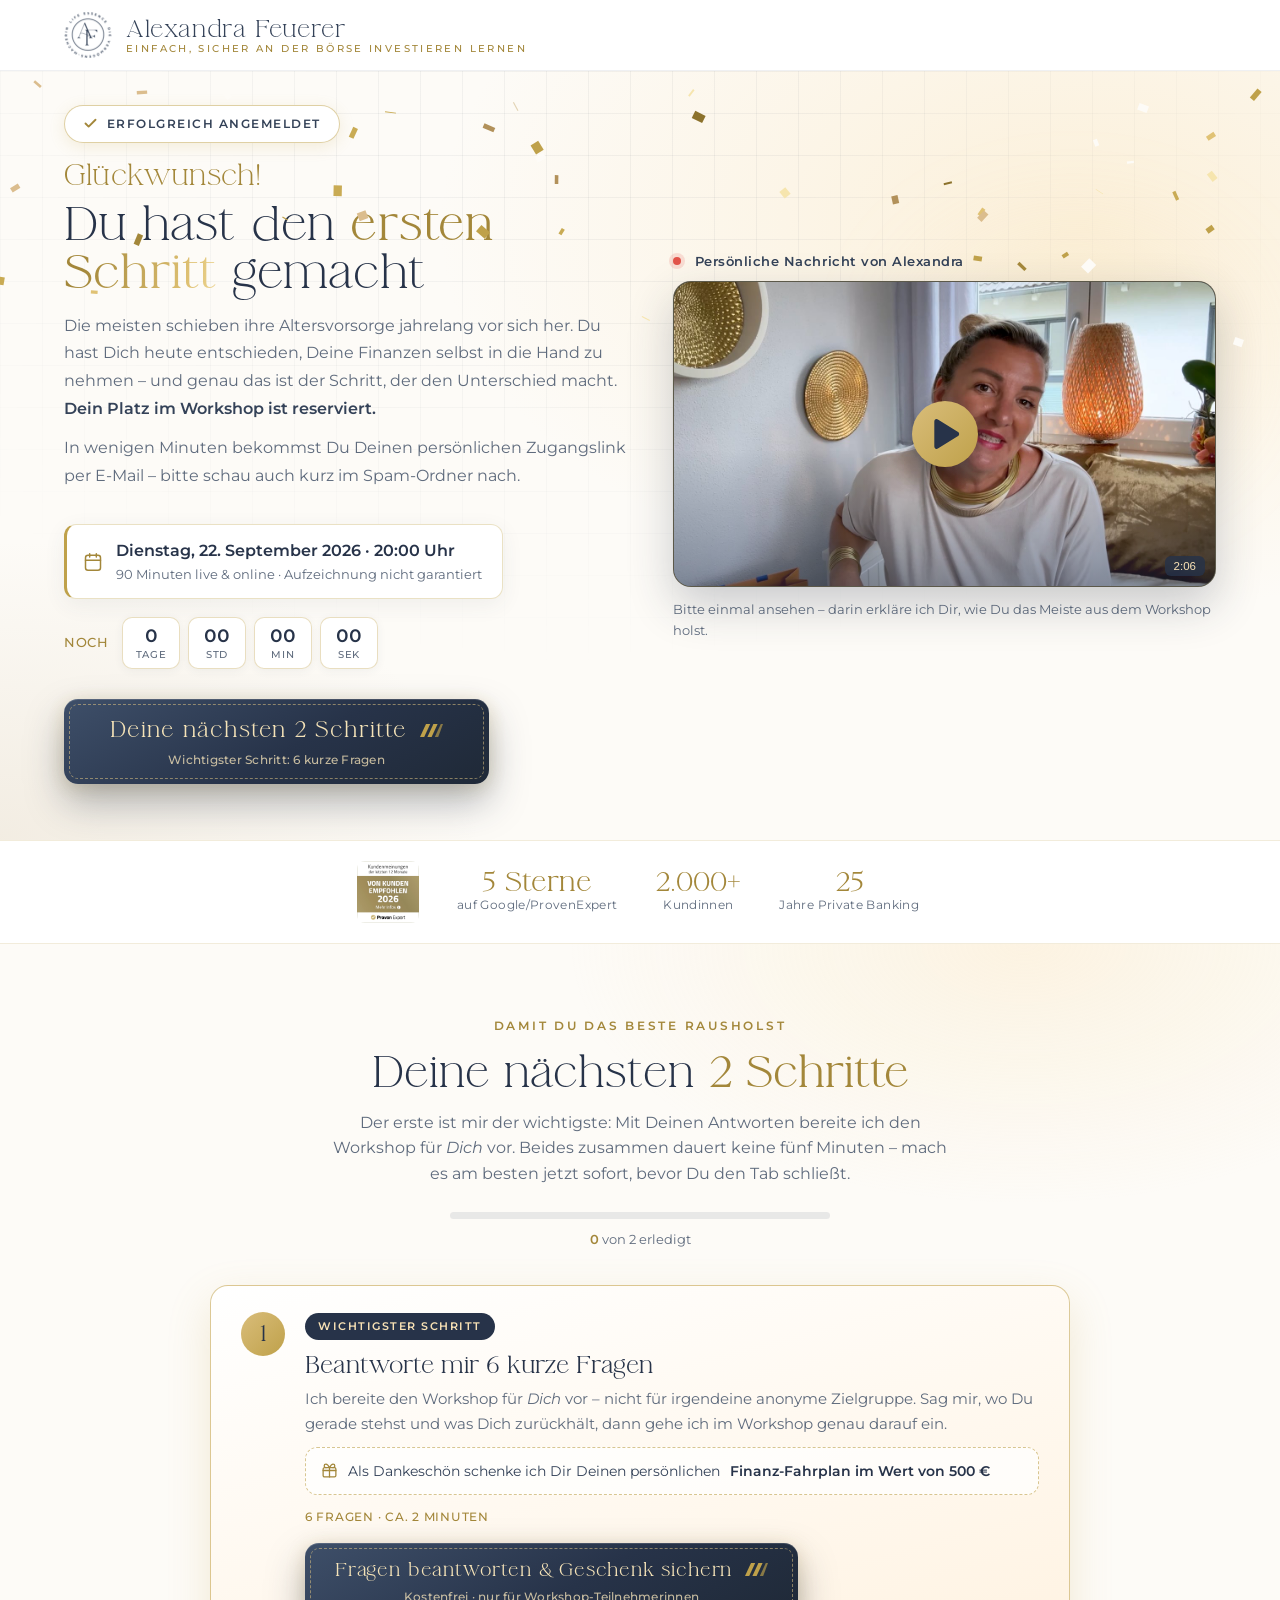
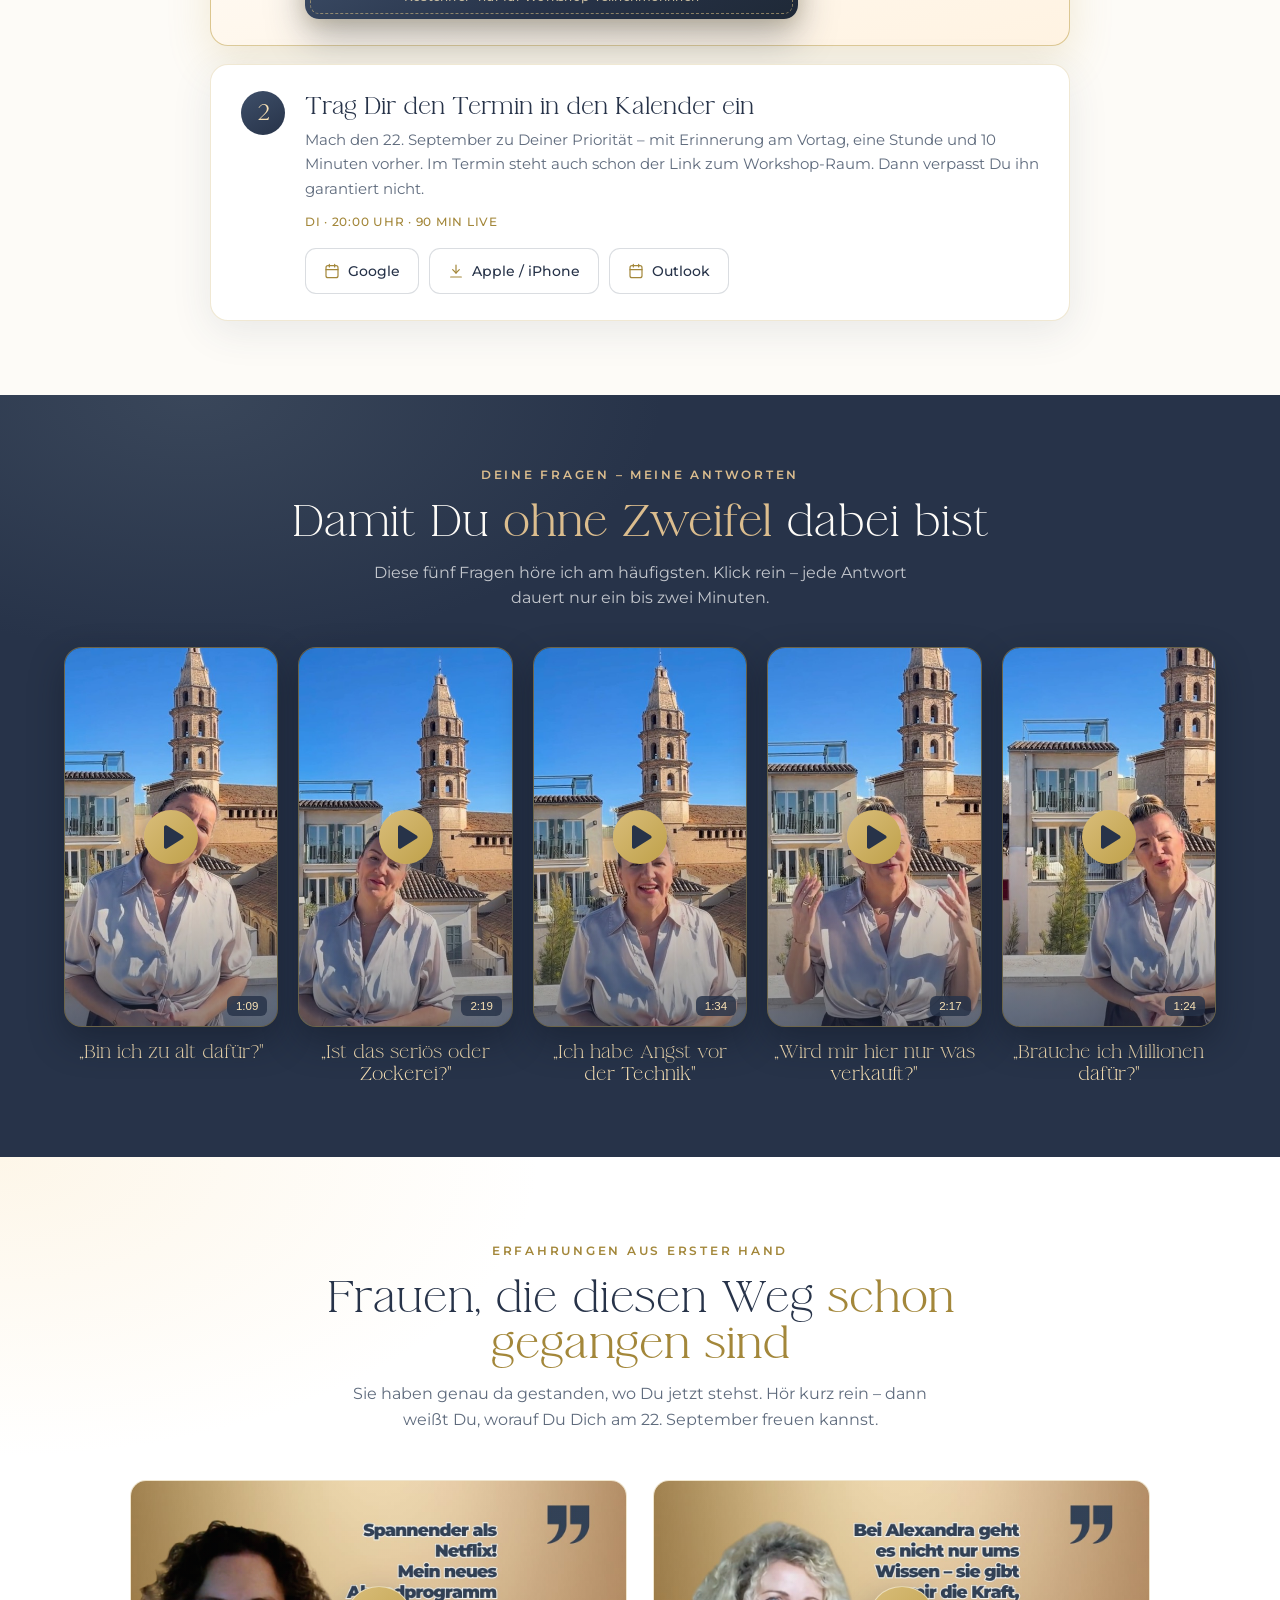
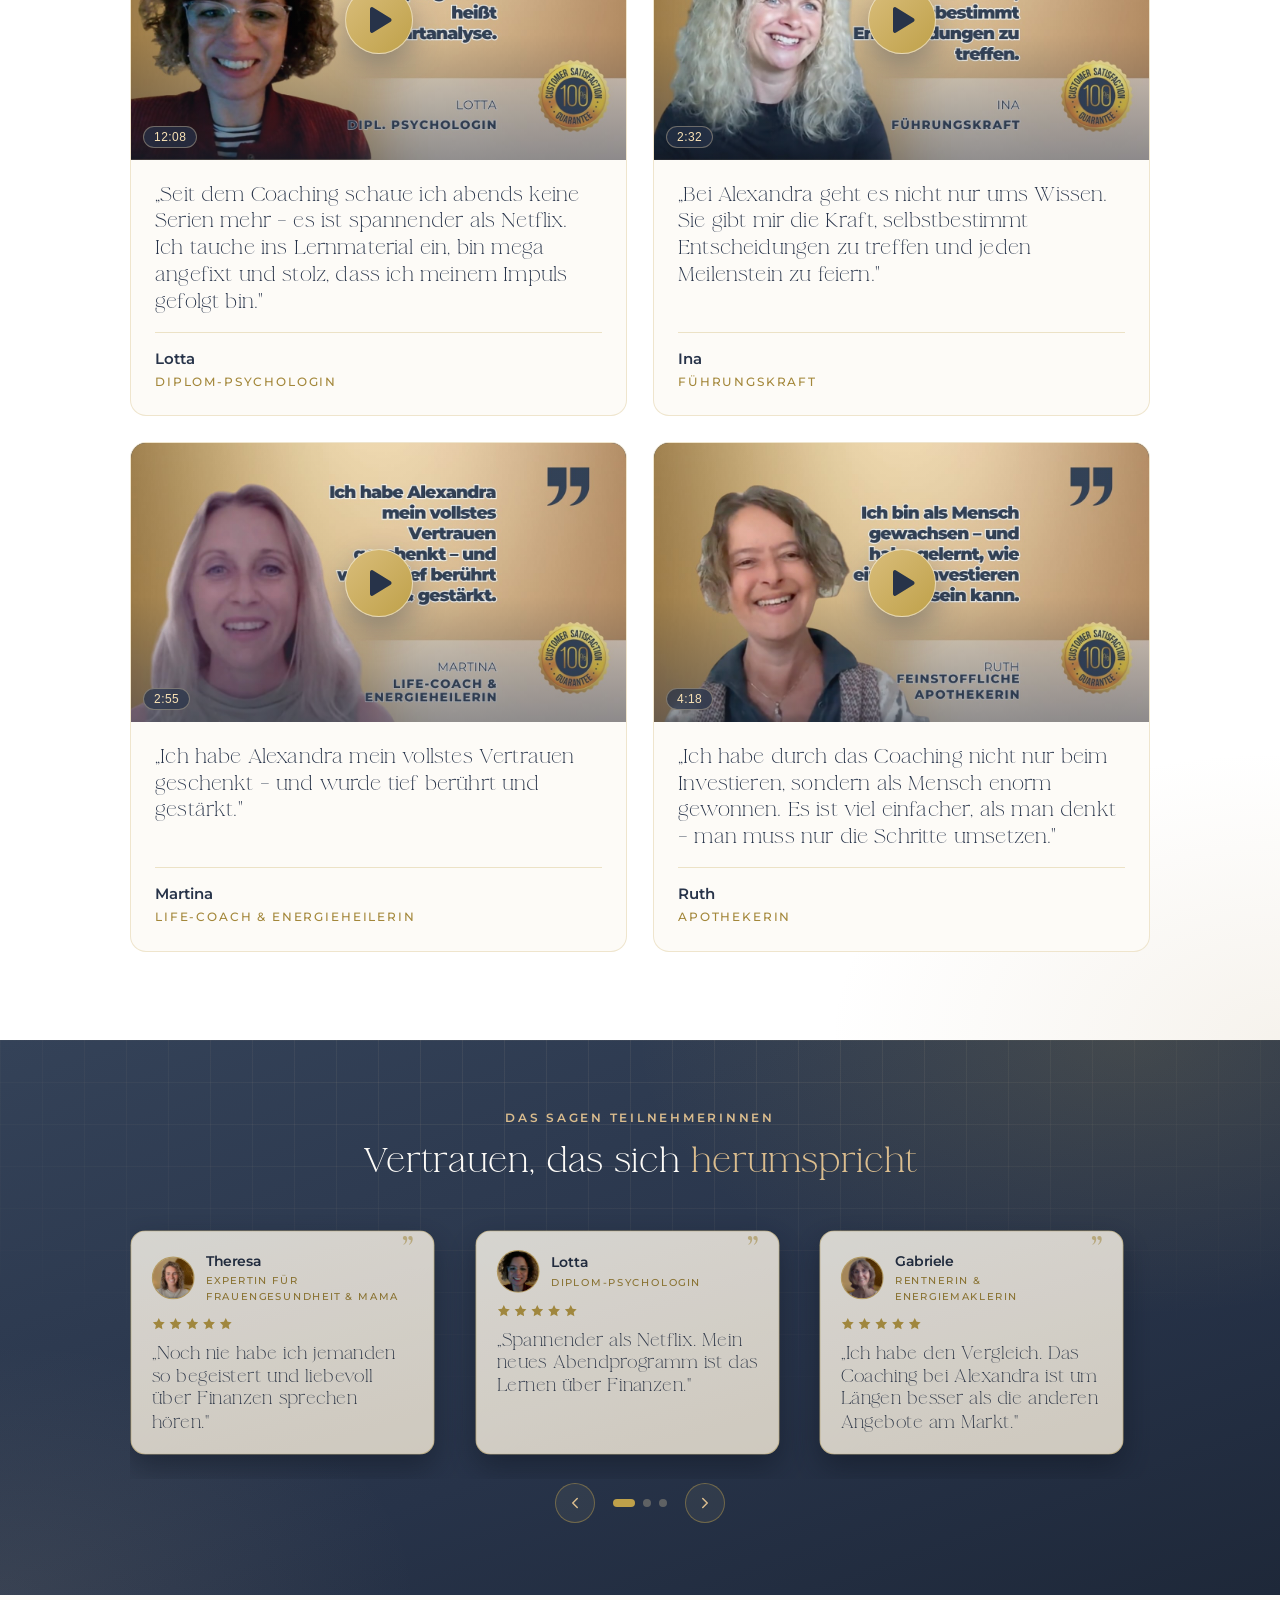
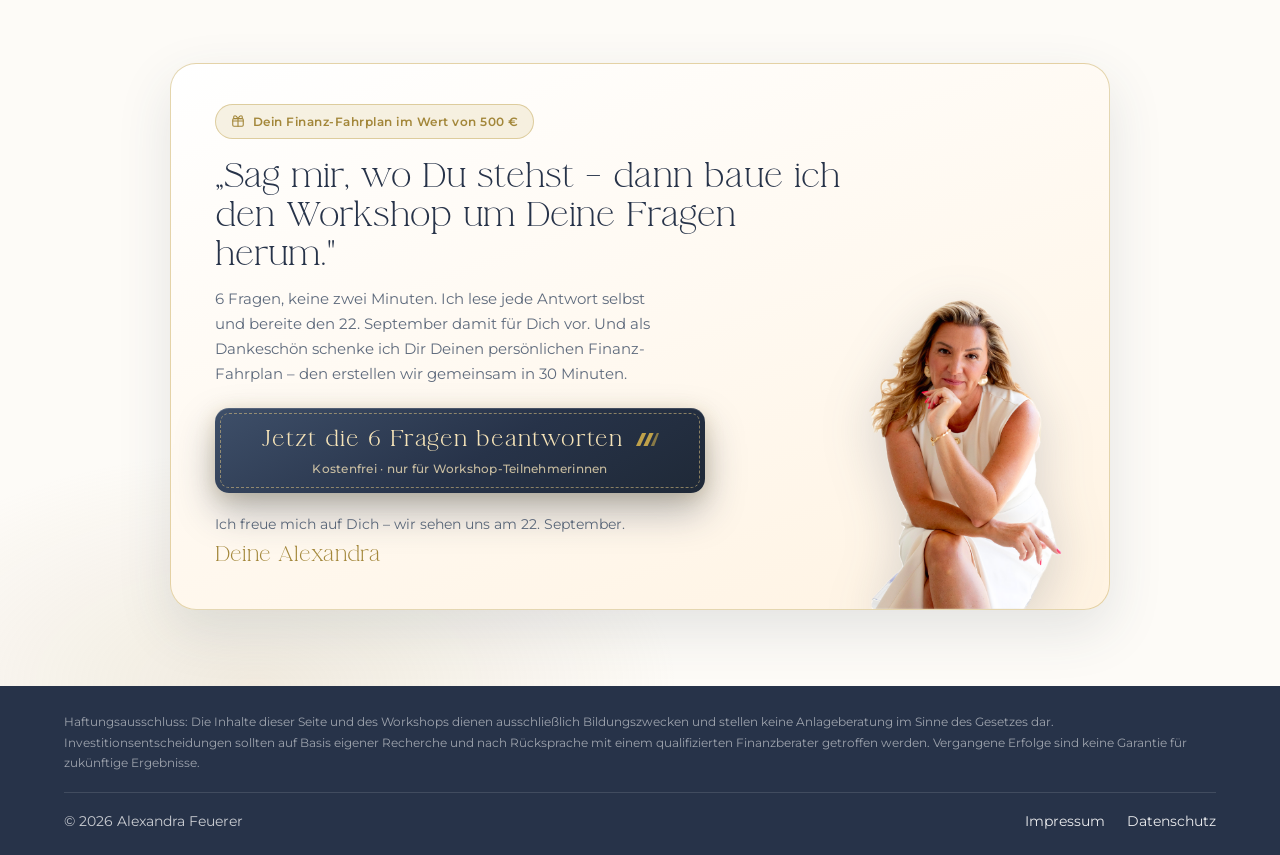
==== commit 34200e33: "Linkvorschau (Open Graph) + Rueckbau der Freie-Plaetze-Anzeige Open Graph / Twitter Card auf allen s" ====
--- a/danke/index.html
+++ b/danke/index.html
@@ -5,13 +5,29 @@
   <meta name="viewport" content="width=device-width, initial-scale=1">
   <title>Dein Platz ist reserviert | Alexandra Feuerer</title>
   <meta name="robots" content="noindex, nofollow">
+
+  <!-- Linkvorschau beim Teilen (Open Graph / Twitter Card).
+       Bild wird aus tools/og-image.html erzeugt: ./tools/render-og.sh -->
+  <meta property="og:type" content="website">
+  <meta property="og:site_name" content="Alexandra Feuerer">
+  <meta property="og:locale" content="de_DE">
+  <meta property="og:url" content="https://webinar.alexandra-feuerer.de/danke/">
+  <meta property="og:title" content="Dein Platz ist reserviert | Alexandra Feuerer">
+  <meta property="og:description" content="Deine Anmeldung für den kostenfreien Live-Workshop steht: Dienstag, 22. September, 20:00 Uhr – live &amp; online mit Ex-Bankerin Alexandra Feuerer.">
+  <meta property="og:image" content="https://webinar.alexandra-feuerer.de/assets/img/og-share.jpg?v=20260818">
+  <meta property="og:image:width" content="1200">
+  <meta property="og:image:height" content="630">
+  <meta property="og:image:type" content="image/jpeg">
+  <meta property="og:image:alt" content="Alexandra Feuerer – kostenfreier Live-Workshop am 22. September um 20:00 Uhr">
+  <meta name="twitter:card" content="summary_large_image">
+
   <link rel="icon" type="image/png" href="../assets/img/favicon.png">
   <link rel="apple-touch-icon" href="../assets/img/favicon.png">
 
   <link rel="preconnect" href="https://fonts.googleapis.com">
   <link rel="preconnect" href="https://fonts.gstatic.com" crossorigin>
   <link href="https://fonts.googleapis.com/css2?family=Montserrat:wght@400;500;600&display=swap" rel="stylesheet">
-  <link rel="stylesheet" href="../assets/css/main.css?v=20260826">
+  <link rel="stylesheet" href="../assets/css/main.css?v=20260827">
 
   <!-- Google Tag Manager: Container-ID eintragen und Kommentar entfernen -->
   <!--
@@ -667,6 +683,6 @@
     </div>
   </footer>
 
-  <script src="../assets/js/main.js?v=20260826"></script>
+  <script src="../assets/js/main.js?v=20260827"></script>
 </body>
 </html>
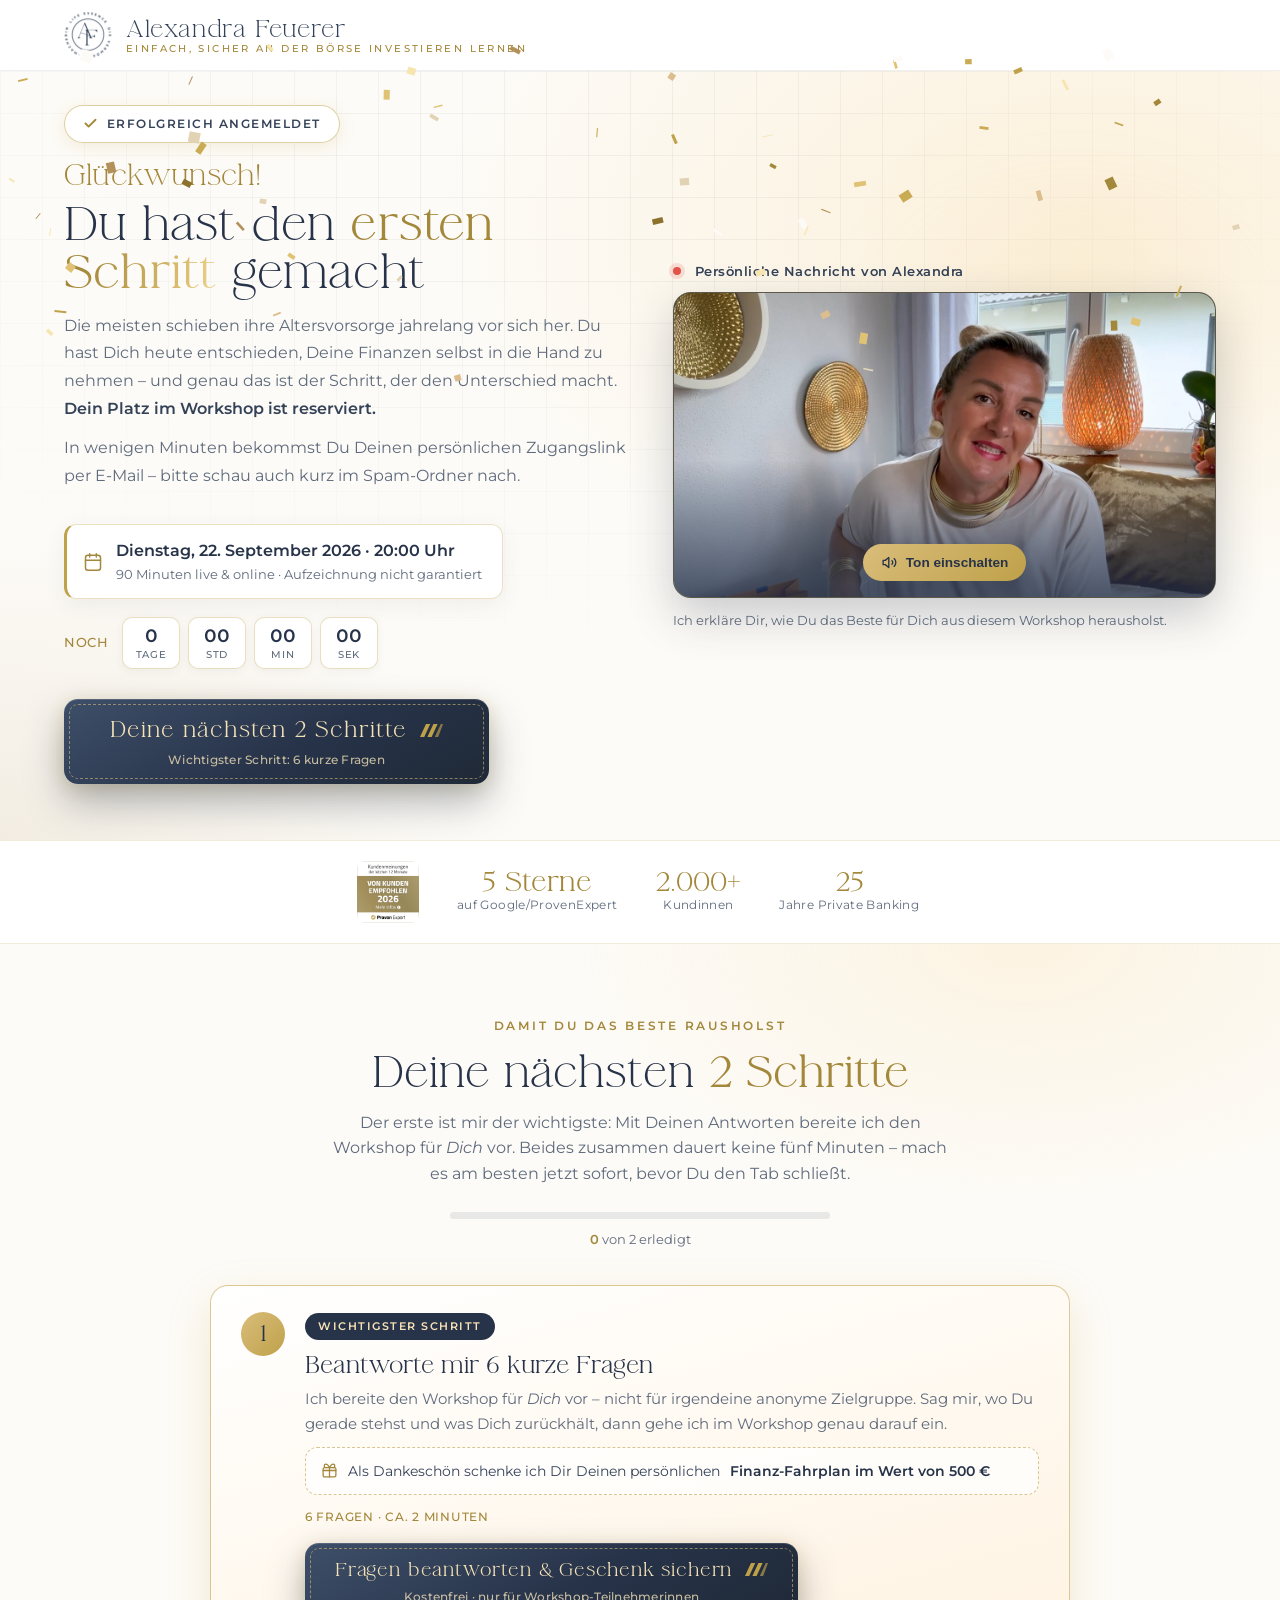
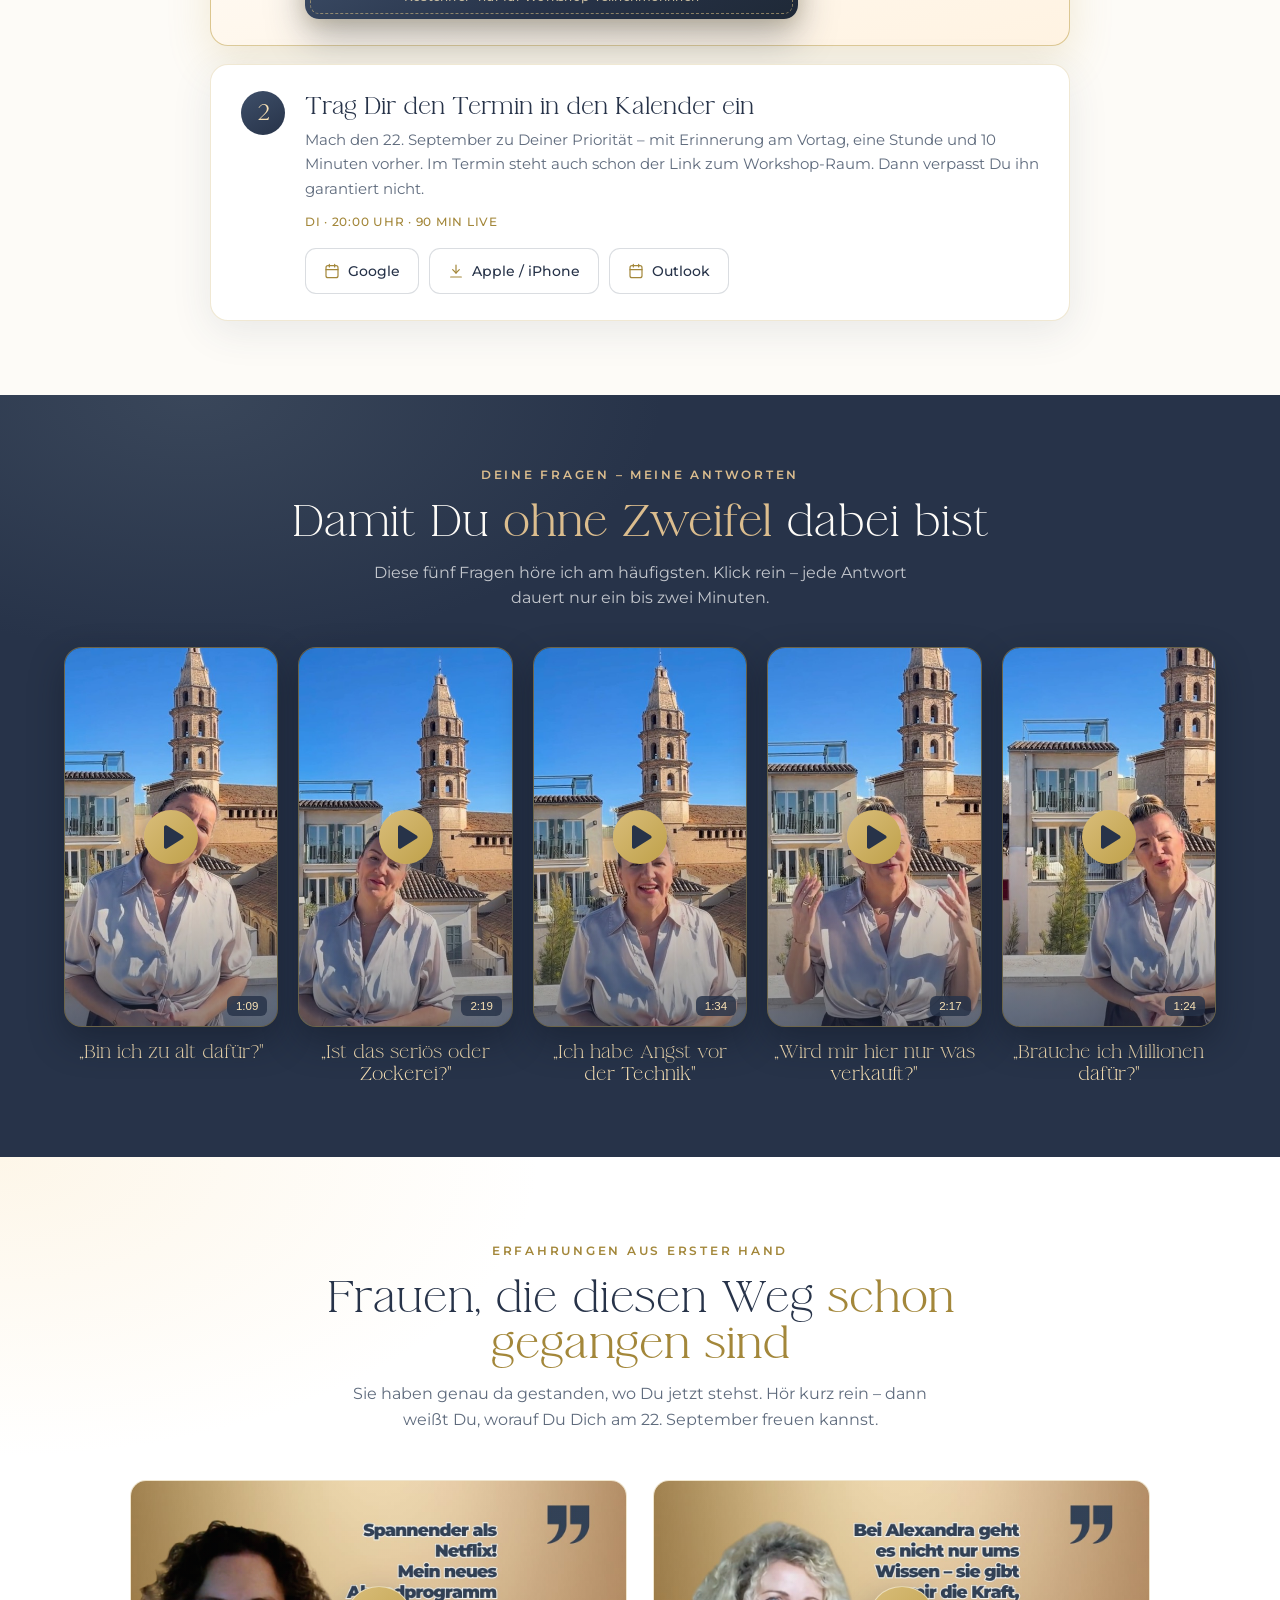
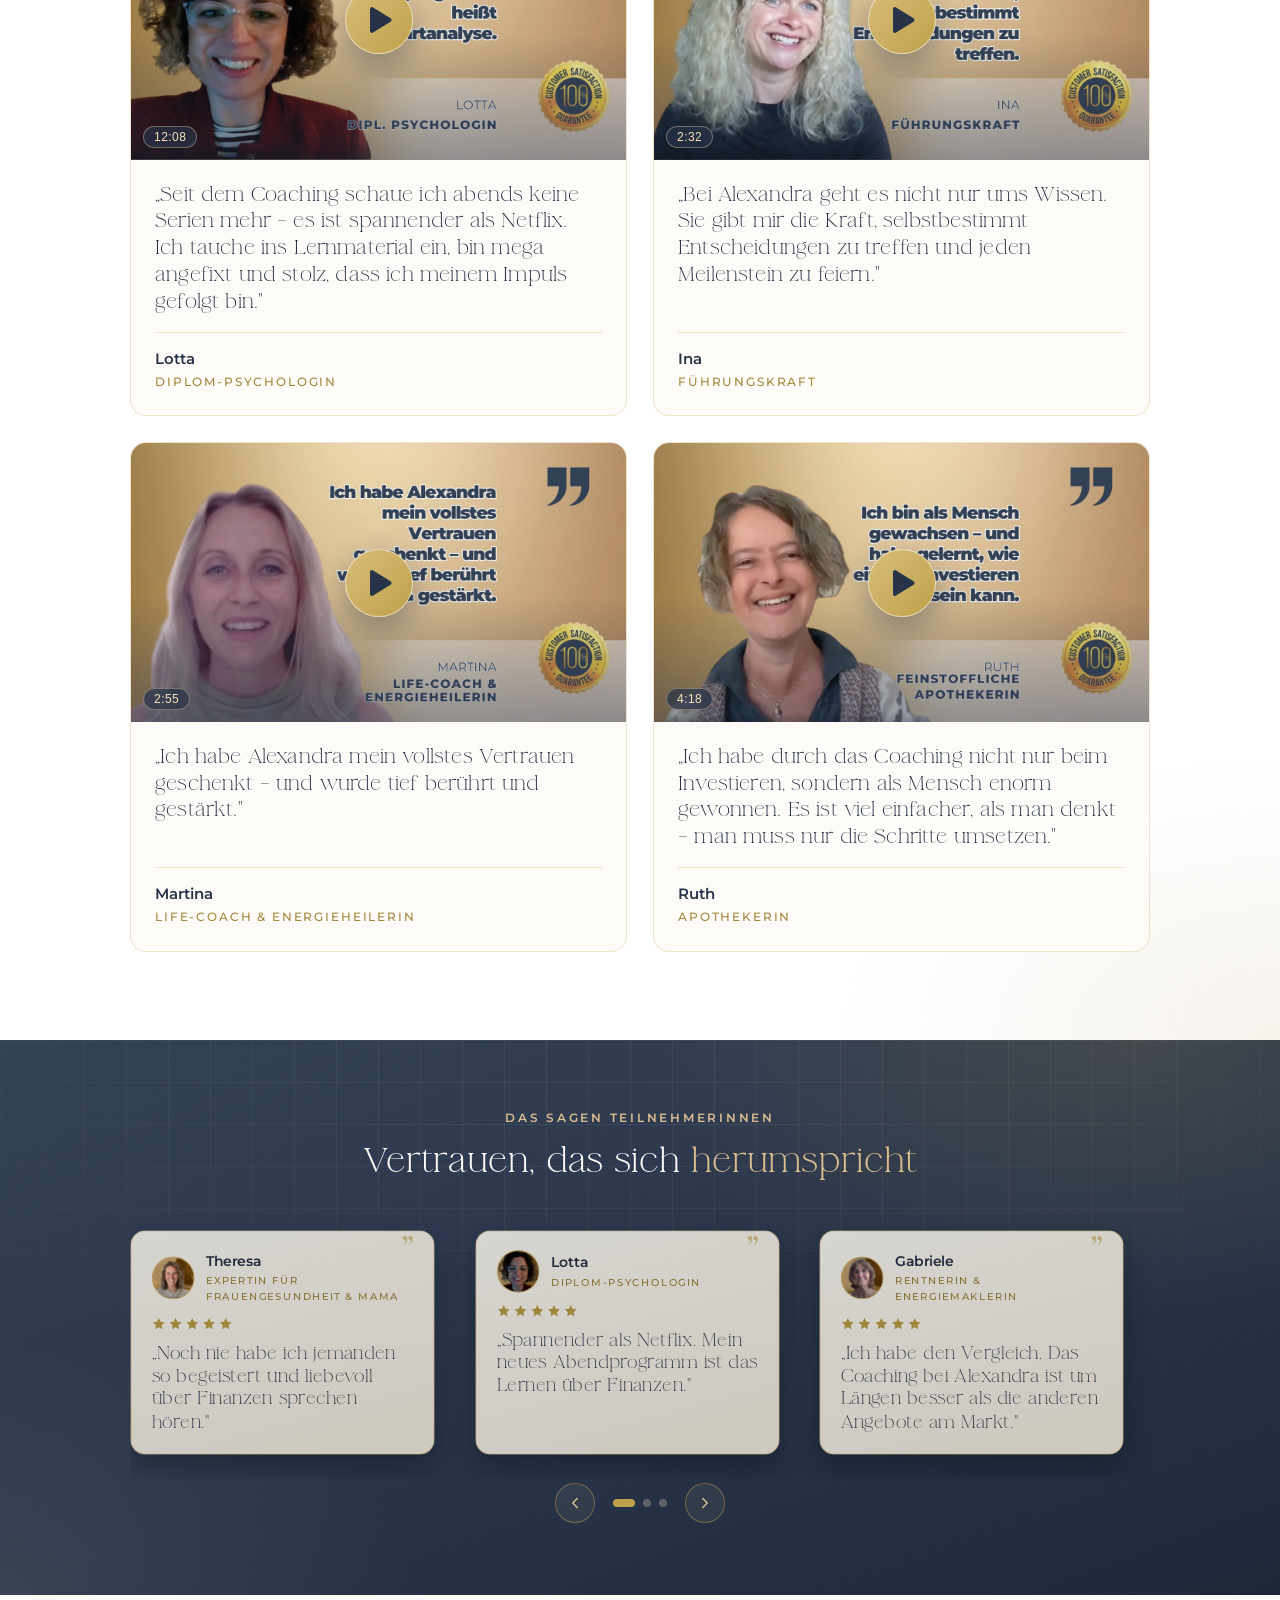
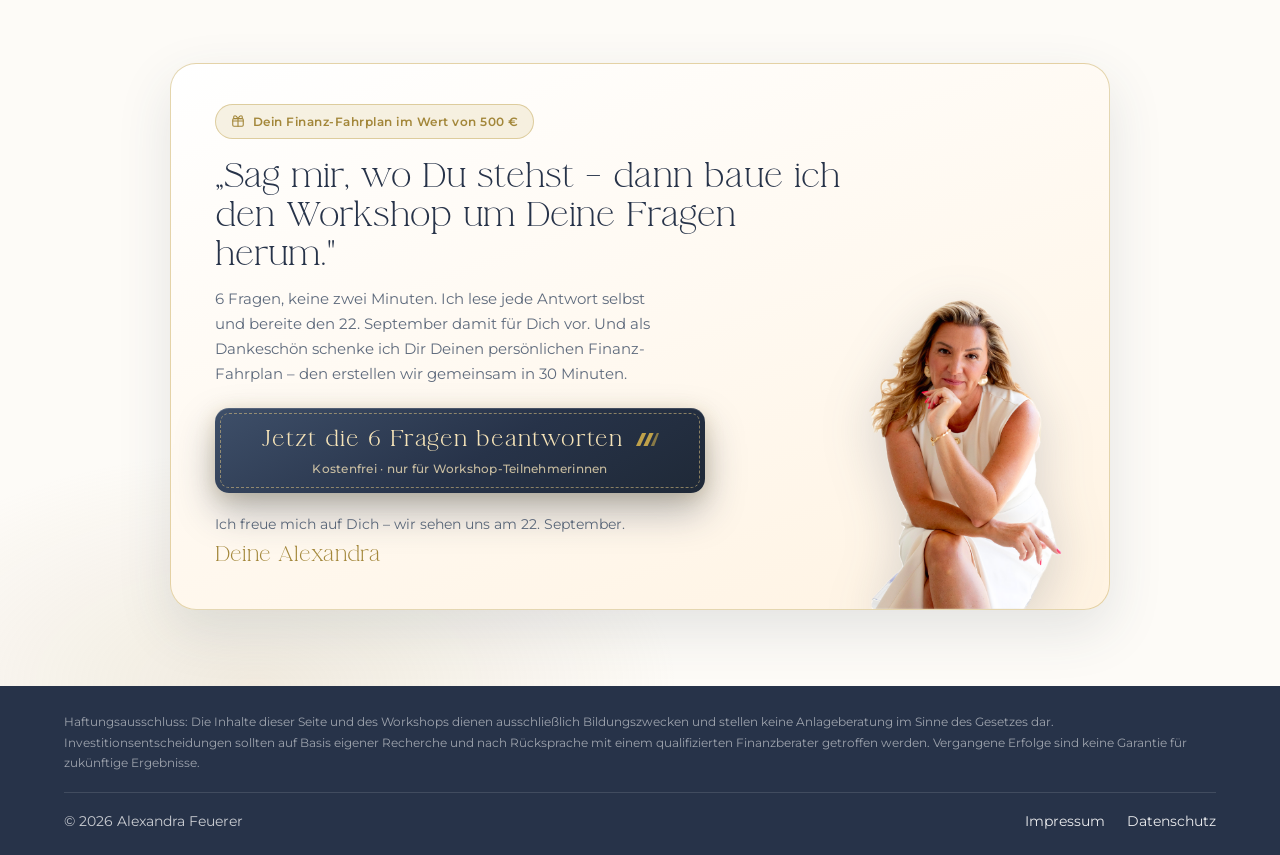
==== commit 51bc7307: "Zielgruppe Ue50, Telefon optional, Hero-Autoplay, neue Unterschrift Zielgruppe von Ue40 auf Ue50 umg" ====
--- a/danke/index.html
+++ b/danke/index.html
@@ -14,7 +14,7 @@
   <meta property="og:url" content="https://webinar.alexandra-feuerer.de/danke/">
   <meta property="og:title" content="Dein Platz ist reserviert | Alexandra Feuerer">
   <meta property="og:description" content="Deine Anmeldung für den kostenfreien Live-Workshop steht: Dienstag, 22. September, 20:00 Uhr – live &amp; online mit Ex-Bankerin Alexandra Feuerer.">
-  <meta property="og:image" content="https://webinar.alexandra-feuerer.de/assets/img/og-share.jpg?v=20260818">
+  <meta property="og:image" content="https://webinar.alexandra-feuerer.de/assets/img/og-share.jpg?v=20260818b">
   <meta property="og:image:width" content="1200">
   <meta property="og:image:height" content="630">
   <meta property="og:image:type" content="image/jpeg">
@@ -27,7 +27,7 @@
   <link rel="preconnect" href="https://fonts.googleapis.com">
   <link rel="preconnect" href="https://fonts.gstatic.com" crossorigin>
   <link href="https://fonts.googleapis.com/css2?family=Montserrat:wght@400;500;600&display=swap" rel="stylesheet">
-  <link rel="stylesheet" href="../assets/css/main.css?v=20260827">
+  <link rel="stylesheet" href="../assets/css/main.css?v=20260828">
 
   <!-- Google Tag Manager: Container-ID eintragen und Kommentar entfernen -->
   <!--
@@ -86,9 +86,11 @@
         </p>
       </div>
 
-      <!-- Willkommens-Video: Click-to-Play (kein Vimeo-Request vor dem Klick).
-           Steht per Grid-Platzierung auf Desktop rechts neben Text + Termin,
-           auf Mobile direkt unter der Überschrift. -->
+      <!-- Willkommens-Video: startet per data-video-autoplay von selbst – wegen
+           der Autoplay-Richtlinien der Browser zwingend stumm. main.js legt
+           eine "Ton einschalten"-Schaltfläche darüber; ohne JS bleibt es beim
+           Click-to-Play-Thumbnail. Steht per Grid-Platzierung auf Desktop
+           rechts neben Text + Termin, auf Mobile direkt unter der Überschrift. -->
       <div class="dhero__video" data-reveal="4">
         <p class="dhero__video-label">
           <span class="dhero__video-dot" aria-hidden="true"></span>
@@ -97,6 +99,7 @@
         <div class="vplayer">
           <button class="vplayer__media" type="button"
                   data-video-id="1201347693" data-video-name="danke_welcome" data-video-base="vplayer"
+                  data-video-autoplay
                   aria-label="Persönliche Videobotschaft von Alexandra Feuerer abspielen">
             <img class="vplayer__thumb" src="../assets/img/danke-welcome.jpg"
                  alt="Alexandra Feuerer begrüßt Dich in ihrer persönlichen Videobotschaft"
@@ -107,7 +110,7 @@
             <span class="vplayer__duration" aria-hidden="true">2:06</span>
           </button>
         </div>
-        <p class="dhero__video-note">Bitte einmal ansehen – darin erkläre ich Dir, wie Du das Meiste aus dem Workshop holst.</p>
+        <p class="dhero__video-note">Ich erkläre Dir, wie Du das Beste für Dich aus diesem Workshop herausholst.</p>
       </div>
 
       <div class="dhero__meta">
@@ -683,6 +686,6 @@
     </div>
   </footer>
 
-  <script src="../assets/js/main.js?v=20260827"></script>
+  <script src="../assets/js/main.js?v=20260828"></script>
 </body>
 </html>
--- a/assets/css/main.css
+++ b/assets/css/main.css
@@ -1454,10 +1454,12 @@
   margin-top: 30px;
 }
 
-/* Unterschrift: echter SVG-Pfad, der beim Scrollen gezeichnet wird.
-   Die Zuege liegen in Schreibreihenfolge im Markup – main.js laesst sie
-   nacheinander per stroke-dashoffset auflaufen. Ohne JS steht die
-   Unterschrift sofort fertig da (keine dasharray gesetzt). */
+/* Unterschrift: gefuellte Konturen einer Breitfeder – die Strichstaerke
+   wechselt mit der Zugrichtung (Abstriche dick, Aufstriche haarfein).
+   Deshalb KEINE stroke-Angaben setzen, die Form steckt in der Fuellung.
+   Das "Schreiben" beim Scrollen macht main.js ueber eine clip-path-Blende
+   von links nach rechts. Ohne JS steht die Unterschrift sofort da.
+   Neu erzeugen: tools/signature.py (siehe dort). */
 .letter__sig {
   display: block;
   width: min(304px, 80%);
@@ -2878,6 +2880,65 @@
   border: 0;
 }
 
+/* Ton-Schaltflaeche ueber dem stumm gestarteten Autoplay-Video.
+   Browser erlauben Autoplay nur ohne Ton – der Knopf deckt deshalb die
+   ganze Videoflaeche ab: ein Tipp irgendwo schaltet den Ton ein, main.js
+   entfernt ihn danach und gibt die Vimeo-Steuerung frei. */
+.vplayer__unmute,
+.story__unmute {
+  position: absolute;
+  inset: 0;
+  display: flex;
+  align-items: flex-end;
+  justify-content: center;
+  padding: 0 12px 16px;
+  border: 0;
+  background: linear-gradient(to top, rgba(39, 51, 73, 0.6), rgba(39, 51, 73, 0) 45%);
+  cursor: pointer;
+  z-index: 2;
+}
+
+.vplayer__unmute-pill,
+.story__unmute-pill {
+  display: inline-flex;
+  align-items: center;
+  gap: 8px;
+  padding: 10px 18px;
+  border-radius: 999px;
+  background: var(--cta-grad);
+  color: var(--navy-deep);
+  font-size: 0.85rem;
+  font-weight: 600;
+  line-height: 1;
+  box-shadow: 0 10px 26px rgba(39, 51, 73, 0.45);
+  animation: unmute-pulse 2.6s ease-in-out infinite;
+}
+
+.vplayer__unmute:hover .vplayer__unmute-pill,
+.vplayer__unmute:focus-visible .vplayer__unmute-pill,
+.story__unmute:hover .story__unmute-pill,
+.story__unmute:focus-visible .story__unmute-pill {
+  animation: none;
+  transform: scale(1.06);
+}
+
+.vplayer__unmute:focus-visible,
+.story__unmute:focus-visible {
+  outline: 3px solid var(--gold);
+  outline-offset: -3px;
+}
+
+@keyframes unmute-pulse {
+  0%, 100% {
+    transform: scale(1);
+    box-shadow: 0 10px 26px rgba(39, 51, 73, 0.45);
+  }
+  50% {
+    transform: scale(1.05);
+    box-shadow: 0 14px 34px rgba(191, 161, 74, 0.5);
+  }
+}
+
 /* ---- Trust-Band unter dem Hero ---- */
 .trustrow {
   background: var(--white);
@@ -4155,6 +4216,10 @@
   .btn-cal,
   .btn-wa {
     transition: none;
+  }
+
+  .vplayer__unmute-pill {
+    animation: none;
   }
 }
 
